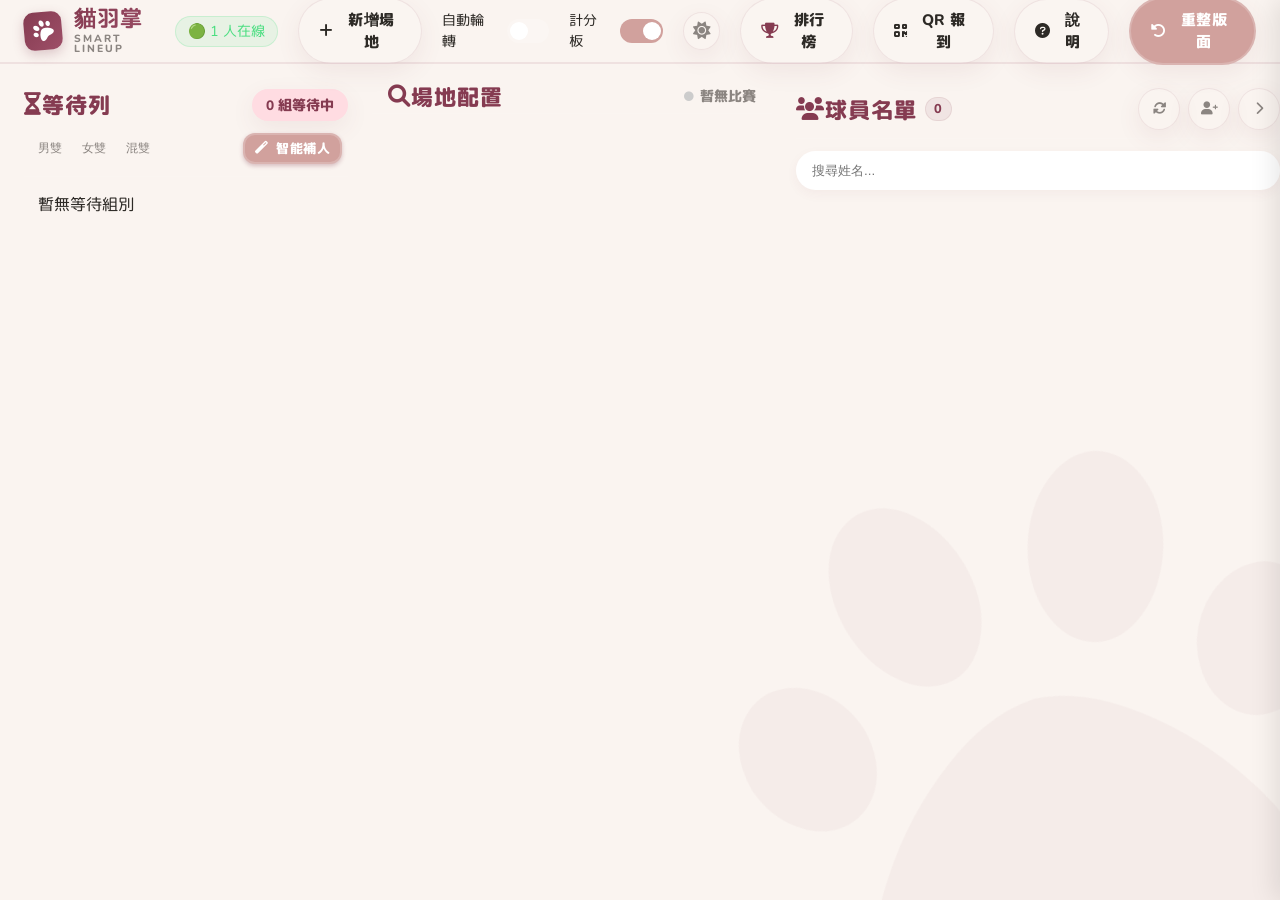
==== index.html @ ecd157e8 "修改 使用說明 以及  手機版 點擊等待列名單上常 會鎖定" ====
<!DOCTYPE html>
<html lang="zh-TW">

<head>
  <meta charset="UTF-8">
  <meta name="viewport" content="width=device-width, initial-scale=1.0">
  <title>羽球排點系統 (Badminton Lineup)</title>
  <!-- Firebase SDK -->
  <script src="https://www.gstatic.com/firebasejs/8.10.1/firebase-app.js"></script>
  <script src="https://www.gstatic.com/firebasejs/8.10.1/firebase-database.js"></script>
  <!-- jQuery -->
  <script src="https://code.jquery.com/jquery-3.6.0.min.js"></script>
  <!-- Fonts & Icons -->
  <link rel="preconnect" href="https://fonts.googleapis.com">
  <link rel="preconnect" href="https://fonts.gstatic.com" crossorigin>
  <link
    href="https://fonts.googleapis.com/css2?family=Nunito:wght@400;600;700;800;900&family=M+PLUS+Rounded+1c:wght@400;500;700;800;900&display=swap"
    rel="stylesheet">
  <link rel="stylesheet" href="https://cdnjs.cloudflare.com/ajax/libs/font-awesome/6.0.0/css/all.min.css">

  <!-- Drag and Drop Touch Polyfill -->
  <script src="https://bernardo-castilho.github.io/DragDropTouch/DragDropTouch.js"></script>

  <link rel="stylesheet" href="lineup.css">
  <script src="https://cdnjs.cloudflare.com/ajax/libs/qrcodejs/1.0.0/qrcode.min.js"></script>
</head>

<body>

  <!-- Top Configuration Bar -->
  <header class="app-header">
    <div class="logo" style="display: flex; align-items: center; gap: 12px;">
      <div
        style="background: var(--brand-gradient); width: 38px; height: 38px; border-radius: 10px; display: flex; align-items: center; justify-content: center; box-shadow: 0 4px 12px rgba(133, 59, 81, 0.25); transform: rotate(-5deg); flex-shrink: 0;">
        <i class="fa-solid fa-paw" style="color: white; transform: rotate(-40deg); font-size: 1.3rem;"></i>
      </div>
      <div style="display: flex; flex-direction: column; justify-content: center;">
        <h1 style="font-size: 1.4rem; line-height: 1.1; margin: 0;">貓羽掌</h1>
        <span
          style="font-size: 0.65rem; color: var(--text-muted); letter-spacing: 2px; font-weight: 800; margin-top: 2px; text-transform: uppercase; line-height: 1;">Smart
          Lineup</span>
      </div>
    </div>
    <div class="controls">
      <span id="onlineCount"
        style="font-size: 0.9rem; color: #4ade80; background: rgba(74, 222, 128, 0.1); padding: 4px 12px; border-radius: 20px; border: 1px solid rgba(74, 222, 128, 0.2); white-space: nowrap;">🟢
        1 人在線</span>
      <button id="addCourtBtn" class="btn btn-silver"><i class="fas fa-plus"></i> 新增場地</button>
      <div class="toggle-group">
        <span class="label">自動輪轉</span>
        <label class="switch">
          <input type="checkbox" id="autoModeToggle">
          <span class="slider round"></span>
        </label>
      </div>
      <div class="toggle-group">
        <span class="label">計分板</span>
        <label class="switch">
          <input type="checkbox" id="scoreModeToggle" checked>
          <span class="slider round"></span>
        </label>
      </div>
      <button id="themeToggleBtn" class="icon-btn" title="切換風格主題"
        style="width: 38px; height: 38px; font-size: 1.1rem;"><i class="fas fa-sun"></i></button>
      <button id="leaderboardBtn" class="btn btn-silver" title="戰績排行榜">
        <i class="fas fa-trophy" style="color:var(--gold-start)"></i> 排行榜
      </button>
      <button id="qrBtn" class="btn btn-silver" title="顯示報到 QR Code">
        <i class="fas fa-qrcode"></i> QR 報到
      </button>
      <button id="helpBtn" class="btn btn-silver"><i class="fas fa-question-circle"></i> 說明</button>
      <button id="resetBtn" class="btn btn-danger" title="重整版面：清除場地與列隊，重設今日場次，但保留人員"><i class="fas fa-undo-alt"></i>
        重整版面</button>

      <!-- Mobile Menu Button (Hamburger) -->
      <button id="mobileMenuBtn" class="icon-btn mobile-only" title="開啟選單">
        <i class="fas fa-bars"></i>
      </button>
    </div>
  </header>

  <div class="main-container">

    <!-- Left Panel: Waiting Queue -->
    <aside class="panel queue-panel">
      <div class="panel-header" style="flex-direction: column; align-items: stretch; gap: 8px;">
        <div style="display: flex; justify-content: space-between; align-items: center;">
          <h2><i class="fas fa-hourglass-half"></i> 等待列 </h2>
          <div class="queue-stats">
            <span id="queueCount">0</span> 組等待中
          </div>
        </div>
        <div class="smart-pick-controls"
          style="display: flex; justify-content: space-between; align-items: center; border-radius: 8px; padding: 4px 6px; background: var(--bg-color-dark);">
          <div class="formation-toggles" style="display: flex; gap: 4px;">
            <button id="toggleMD" class="form-toggle-btn" data-type="MD" title="優先配男雙">男雙</button>
            <button id="toggleWD" class="form-toggle-btn" data-type="WD" title="優先配女雙">女雙</button>
            <button id="toggleXD" class="form-toggle-btn" data-type="XD" title="優先配混雙">混雙</button>
          </div>
          <button id="smartPickBtn" class="btn btn-danger btn-sm"
            style="border-radius: 12px; box-shadow: 0 2px 4px rgba(133,59,81,0.3); padding: 4px 10px; font-size: 0.8rem;"><i
              class="fas fa-magic"></i> 智能補人</button>
        </div>
      </div>
      <div id="queueContainer" class="queue-list drop-zone" data-type="queue">
        <!-- Queue Groups will be dynamic -->
        <div class="empty-state">暫無等待組別</div>
      </div>
    </aside>

    <!-- Center Panel: Courts -->
    <main class="panel court-panel">
      <div class="panel-header" style="margin-bottom: 20px; padding: 0 16px;">
        <h2><i class="fa-solid fa-magnifying-glass"></i> 場地配置 </h2>
        <div id="matchStatusLegend"
          style="font-size: 0.9rem; font-weight: 800; color: var(--text-muted); display: flex; align-items: center; gap: 6px; transition: all 0.3s ease;">
          <i class="fas fa-circle" style="font-size: 0.6rem; color: #ccc;"></i> <span>暫無比賽</span>
        </div>
      </div>
      <div id="courtsContainer" class="courts-grid">
        <!-- Courts will be injected here via JS -->
      </div>
    </main>

    <!-- Right Panel: Player Pool -->
    <aside class="panel players-panel drop-zone" data-type="pool">
      <div class="panel-header">
        <h2><i class="fas fa-users"></i> 球員名單 <span id="totalPlayerCount">0</span></h2>
        <div class="panel-header-actions">
          <!-- 小的整對按鈕：純排版整理 -->
          <button id="refreshLayoutBtn" class="icon-btn" title="整理名單：僅修復球員重疊，不影響賽局與場次">
            <i class="fas fa-sync-alt"></i>
          </button>
          <button id="addPlayerBtn" class="icon-btn" title="新增球員">
            <i class="fas fa-user-plus"></i>
          </button>
          <button id="toggleSidebarBtn" class="icon-btn" title="收合/展開 名單">
            <i class="fas fa-chevron-right"></i>
          </button>
        </div>
      </div>
      <div class="filter-bar">
        <input type="text" id="searchPlayer" placeholder="搜尋姓名...">
      </div>

      <div id="playerPool" class="player-grid drop-zone" data-type="pool">
        <!-- Players injected here -->
      </div>
    </aside>

  </div>

  <!-- Selection Box (Marquee) -->
  <div id="selectionBox" class="selection-box hidden"></div>

  <!-- Drag Proxy (Ghost) -->
  <div id="dragProxy" class="drag-proxy hidden"></div>

  <!-- Add Player Modal -->
  <div id="modalOverlay" class="modal-overlay hidden">
    <div class="modal gold-border">
      <h3>新增球員</h3>
      <div class="input-group" style="display:flex; flex-direction:column; align-items:center; margin-bottom:20px;">
        <label>球員大頭貼 (可選)</label>
        <div class="avatar-upload-container" onclick="document.getElementById('newPlayerPhoto').click()">
          <img id="newPlayerPreview" src="" class="hidden">
          <div id="newPlayerPlaceholder" class="avatar-placeholder">
            <i class="fas fa-camera"></i>
            <span>上傳照片</span>
          </div>
        </div>
        <input type="file" id="newPlayerPhoto" accept="image/*" class="hidden">
        <p style="font-size:0.7rem; color:var(--text-muted); margin-top:5px;">支援 JPG, PNG, GIF (最大 2MB)</p>
      </div>
      <div class="input-group">
        <label>姓名 <span style="color:#d14444">*必填</span></label>
        <input type="text" id="newPlayerName" placeholder="輸入姓名">
      </div>
      <div class="input-group">
        <label>生日 (MMDD) <span style="color:#d14444">*必填</span></label>
        <input type="text" id="newPlayerBirthday" placeholder="例如 0520" inputmode="numeric" maxlength="4">
      </div>
      <div class="input-group">
        <label>性別</label>
        <select id="newPlayerGender">
          <option value="male">男</option>
          <option value="female">女</option>
        </select>
      </div>
      <div class="input-group">
        <label>程度 (0-18)</label>
        <input type="number" id="newPlayerLevel" min="0" max="18" value="5">
      </div>
      <div class="modal-actions">
        <button id="cancelModalBtn" class="btn btn-silver">取消</button>
        <button id="confirmAddPlayerBtn" class="btn btn-gold">新增</button>
      </div>
    </div>
  </div>

  <!-- Edit Player Modal -->
  <div id="editModalOverlay" class="modal-overlay hidden">
    <div class="modal gold-border">
      <h3 style="display:flex; justify-content:space-between; align-items:center;">
        編輯球員
        <button id="deletePlayerBtn" class="btn btn-danger btn-sm"
          style="font-size:0.8rem; padding:4px 8px;">刪除</button>
      </h3>
      <input type="hidden" id="editPlayerId">
      <div class="input-group" style="display:flex; flex-direction:column; align-items:center; margin-bottom:20px;">
        <label>球員大頭貼</label>
        <div class="avatar-upload-container" onclick="document.getElementById('editPlayerPhoto').click()">
          <img id="editPlayerPreview" src="" class="hidden">
          <div id="editPlayerPlaceholder" class="avatar-placeholder">
            <i class="fas fa-camera"></i>
            <span>更換照片</span>
          </div>
        </div>
        <input type="file" id="editPlayerPhoto" accept="image/*" class="hidden">
        <button id="removePhotoBtn" class="btn btn-silver btn-sm" style="margin-top:10px; font-size:0.75rem;">移除照片
          (恢復貓咪)</button>
      </div>
      <div class="input-group">
        <label>姓名 <span style="color:#d14444">*必填</span></label>
        <input type="text" id="editPlayerName" placeholder="輸入姓名">
      </div>
      <div class="input-group">
        <label>生日 (MMDD) <span style="color:#d14444">*必填</span></label>
        <input type="text" id="editPlayerBirthday" placeholder="例如 0520" inputmode="numeric" maxlength="4">
      </div>
      <div class="input-group">
        <label>性別</label>
        <select id="editPlayerGender">
          <option value="male">男</option>
          <option value="female">女</option>
        </select>
      </div>
      <div class="input-group">
        <label>程度 (0-18)</label>
        <input type="number" id="editPlayerLevel" min="0" max="18">
      </div>

      <!-- Career Stats Section (NEW) -->
      <div id="careerStatsSection" class="career-stats-card hidden">
        <div class="stats-header">🏆 生涯戰績榮譽</div>
        <div class="stats-row-group">
          <div class="stat-box">
            <span class="stat-label">生涯總勝</span>
            <span id="careerWinsText" class="stat-val highlight-win">0</span>
          </div>
          <div class="stat-box">
            <span class="stat-label">生涯總負</span>
            <span id="careerLossesText" class="stat-val highlight-loss">0</span>
          </div>
          <div class="stat-box">
            <span class="stat-label">生涯勝率</span>
            <span id="careerRateText" class="stat-val">0%</span>
          </div>
        </div>
        <div class="stats-footer">
          <i class="far fa-calendar-alt"></i> 註冊日期: <span id="careerJoinDate">---</span>
        </div>
      </div>
      <div class="modal-actions">
        <button id="cancelEditModalBtn" class="btn btn-silver">取消</button>
        <button id="confirmEditPlayerBtn" class="btn btn-gold">儲存</button>
      </div>
    </div>
  </div>

  <!-- Confirm Modal (Alert/Confirm) -->
  <div id="confirmModalOverlay" class="modal-overlay hidden">
    <div class="modal">
      <div id="alertIcon" class="alert-icon hidden"></div>
      <h3 id="confirmTitle">確認</h3>
      <p id="confirmMessage">內容</p>
      <div class="modal-actions">
        <button id="cancelConfirmBtn" class="btn btn-silver">取消</button>
        <button id="doConfirmBtn" class="btn btn-gold">確定</button>
      </div>
    </div>
  </div>

  <!-- Floating Action Button for Mobile/Quick Add -->
  <div id="quickAddBtn" class="fab-btn hidden">
    <i class="fas fa-plus"></i> 加入列隊
  </div>

  <!-- Leaderboard Modal -->
  <div id="leaderboardModalOverlay" class="modal-overlay hidden">
    <div class="modal gold-border leaderboard-modal">
      <div class="lb-header">
        <h2 class="lb-title"><i class="fas fa-trophy"></i> 賽果與排行榜</h2>
        <div class="lb-header-actions">
          <button id="exportLeaderboardBtn" class="btn btn-gold btn-share" title="匯出精美戰績圖">
            <i class="fas fa-share-alt"></i> <span>分享戰績圖</span>
          </button>
          <button id="clearLeaderboardBtn" class="btn btn-danger btn-settle" title="結束今日場次並重置排行榜 (生涯數據會保留)">
            <i class="fas fa-flag-checkered"></i> <span>結算今日</span>
          </button>
          <button id="closeLeaderboardBtn" class="btn btn-close-x" title="關閉視窗">
            <i class="fas fa-times"></i>
          </button>
        </div>
      </div>

      <div class="lb-tabs">
        <button class="lb-tab" data-tab="tab-leaderboard">今日排行榜</button>
        <button class="lb-tab" data-tab="tab-registry"><i class="fas fa-medal"></i> 全球名人堂</button>
        <button class="lb-tab" data-tab="tab-history">近期比賽紀錄</button>
        <button class="lb-tab" data-tab="tab-zodiac"><i class="fas fa-magic"></i> 星座分析</button>
      </div>

      <!-- Tab Content: Leaderboard -->
      <div id="tab-leaderboard" class="lb-content active" style="flex: 1; overflow-y: auto;">
        <table class="lb-table">
          <thead>
            <tr>
              <th width="60">名次</th>
              <th>球員</th>
              <th width="80">今日場次</th>
              <th width="100">勝 / 負</th>
              <th width="80">今日勝率</th>
            </tr>
          </thead>
          <tbody id="leaderboardTbody">
            <!-- Dynamically populated -->
          </tbody>
        </table>
      </div>

      <!-- Tab Content: Global Registry (Hall of Fame) -->
      <div id="tab-registry" class="lb-content" style="flex: 1; overflow-y: auto; display: none;">
        <div
          style="background: rgba(212,175,55,0.05); padding: 10px; font-size: 0.8rem; color: var(--gold-end); border-radius: 8px; margin-bottom: 12px; display: flex; align-items: flex-start; gap: 8px;">
          <i class="fas fa-info-circle"></i>
          <div>此處顯示球隊資料庫中所有球員的生涯累積戰績。即便「結算今日場次」，這裡的榮譽也會永久留存。</div>
        </div>
        <table class="lb-table">
          <thead>
            <tr>
              <th width="60">排名</th>
              <th>球員</th>
              <th width="120">生涯累積勝敗</th>
              <th width="100">生涯平均勝率</th>
            </tr>
          </thead>
          <tbody id="hallOfFameTbody">
            <!-- 歷史名人堂資料 -->
          </tbody>
        </table>
      </div>

      <!-- Tab Content: History -->
      <div id="tab-history" class="lb-content" style="flex: 1; overflow-y: auto; display: none;">
        <div id="historyListContainer" class="history-list">
          <!-- 比賽歷史 -->
        </div>
      </div>

      <!-- Tab Content: Zodiac (Stars) -->
      <div id="tab-zodiac" class="lb-content" style="flex: 1; overflow-y: auto; display: none; padding: 15px;">
        <div id="zodiacStatsSummary" class="zodiac-summary-banner">
          <!-- 統計摘要：本團最大勢力 -->
        </div>
        <div id="zodiacChartGrid" class="zodiac-grid">
          <!-- 12 星座統計卡片 -->
        </div>
        <div id="zodiacFunAnalysis"
          style="margin-top: 20px; font-size: 0.85rem; color: #888; text-align: center; font-style: italic;">
          數據僅供球友間趣味討論，切莫因此對特定星座球友進行「排擠」喔 xdd
        </div>
      </div>
    </div>
  </div>

  <!-- QR Code Modal -->
  <div id="qrModalOverlay" class="modal-overlay hidden">
    <div class="modal gold-border" style="width: 400px; text-align: center;">
      <h2 style="margin-top: 0; color: var(--gold-start);"><i class="fas fa-qrcode"></i> 自助報到碼</h2>
      <p style="font-size: 0.9rem; color: var(--text-muted); margin-bottom: 20px;">請球員掃描下方 QR Code 進行報到</p>

      <div id="qrcode"
        style="display: flex; justify-content: center; background: white; padding: 15px; border-radius: 20px; margin-bottom: 20px;">
        <!-- QR Code will be rendered here -->
      </div>

      <div
        style="background: rgba(0,0,0,0.03); padding: 10px; border-radius: 12px; font-size: 0.8rem; word-break: break-all; margin-bottom: 20px; border: 1px solid rgba(0,0,0,0.05);">
        網址：<span id="qrUrlDisplay">loading...</span>
      </div>

      <div class="modal-actions">
        <button id="closeQrBtn" class="btn btn-silver" style="width: 100%;">關閉視窗</button>
      </div>
    </div>
  </div>

  <!-- System Lock Overlay -->
  <div id="systemLockOverlay" class="modal-overlay hidden" style="background: rgba(0,0,0,0.4); z-index: 9999;">
    <div class="modal gold-border" style="width: auto; padding: 20px 40px; display:flex; align-items:center; gap:15px;">
      <div
        style="width: 20px; height: 20px; border: 3px solid var(--gold-start); border-top: 3px solid transparent; border-radius: 50%; animation: spin 1s linear infinite;">
      </div>
      <h3 style="margin:0; font-size:1.1rem;">其他使用者正在操作中...</h3>
    </div>
  </div>

  <style>
    @keyframes spin {
      0% {
        transform: rotate(0deg);
      }

      100% {
        transform: rotate(360deg);
      }
    }
  </style>

  <!-- Help Modal -->
  <div id="helpModal" class="modal-overlay hidden">
    <div class="modal gold-border" style="width: 90%; max-width: 600px; max-height: 80vh; overflow-y: auto;">
      <div class="modal-header"
        style="text-align:center; padding-bottom:10px; border-bottom:var(--dark-glass-border); margin-bottom:15px;">
        <h2 style="margin:0; color: var(--gold-start); font-size: 1.5rem;"><i class="fas fa-book-reader"></i> 使用說明</h2>
      </div>
      <div class="modal-body" style="text-align: left; line-height: 1.6; font-size: 0.95rem;">
        <!-- 基礎操作 -->
        <div class="help-section" style="margin-bottom: 20px;">
          <h3 style="margin-bottom: 10px; color: var(--gold-start); border-bottom: 1px solid rgba(133,59,81,0.1); padding-bottom: 5px;">
            <i class="fas fa-paw"></i> 基礎操作 (Core)
          </h3>
          <ul style="padding-left: 20px; margin: 0;">
            <li style="margin-bottom: 8px;"><b>新增球員：</b>點擊右上角或手機浮動按鈕 <i class="fas fa-plus"></i>。輸入姓名與性別即可。</li>
            <li style="margin-bottom: 8px;"><b>建立列隊：</b>在名單中點擊頭像或<b>框選</b>球員(最多4人)，再擊<b>「加入列隊」</b>。建議湊滿 4 人以求最佳體驗。</li>
            <li style="margin-bottom: 8px;"><b>安排開賽：</b>將「等待組別」<b>拖曳</b>到場地。<b>手機版直接點擊</b>組別卡片即可快速補場。</li>
            <li style="margin-bottom: 8px;"><b>結束輪轉：</b>比賽結束點「結束」。開啟<b>「自動輪轉」</b>時，系統會自動遞補下一組上場。</li>
          </ul>
        </div>

        <!-- 進階工具 -->
        <div class="help-section" style="margin-bottom: 20px;">
          <h3 style="margin-bottom: 10px; color: var(--gold-start); border-bottom: 1px solid rgba(133,59,81,0.1); padding-bottom: 5px;">
            <i class="fas fa-magic"></i> 進階工具 (Advanced)
          </h3>
          <ul style="padding-left: 20px; margin: 0;">
            <li style="margin-bottom: 8px;"><b>智能補人：</b>開啟「男/女/混雙」開關後點擊<b>「智能補人」</b>，系統會依上場次數自動分配最佳組合。</li>
            <li style="margin-bottom: 8px;"><b>QR 報到：</b>點擊<b>「QR 報到」</b>產出專屬條碼，讓球友掃描後自行輸入姓名加入名單。</li>
            <li style="margin-bottom: 8px;"><b>整理名單：</b>若名單重疊或跑版，點擊名單旁的 <i class="fas fa-sync-alt"></i> 即可自動校對格線。</li>
          </ul>
        </div>

        <!-- 數據與趣味 -->
        <div class="help-section">
          <h3 style="margin-bottom: 10px; color: var(--gold-start); border-bottom: 1px solid rgba(133,59,81,0.1); padding-bottom: 5px;">
            <i class="fas fa-chart-line"></i> 統計與趣味 (Fun)
          </h3>
          <ul style="padding-left: 20px; margin: 0;">
            <li style="margin-bottom: 8px;"><b>戰績排行：</b>點擊<b>「排行榜」</b>查看今日與生涯勝率。數據會永久保存在伺服器中。</li>
            <li style="margin-bottom: 8px;"><b>星座分析：</b>在排行榜中切換至「星座分析」分頁，查看本團最強勢的星座势力！</li>
            <li style="margin-bottom: 8px;"><b>防衝撞系統：</b>當看到「其他使用者操作中」，代表系統正在鎖定保護中，請稍候片刻。</li>
          </ul>
        </div>
      </div>
      <div class="modal-actions" style="margin-top:20px; text-align:center;">
        <button id="closeHelpBtn" class="btn btn-silver" style="width:100%;">我知道了</button>
      </div>
    </div>
  </div>

  <!-- Mobile Drawer Overlay -->
  <div id="drawerOverlay" class="drawer-overlay hidden"></div>

  <!-- Mobile Side Drawer -->
  <div id="mobileDrawer" class="mobile-drawer">
    <div class="drawer-header">
      <div class="drawer-logo">
        <i class="fa-solid fa-paw"></i> 貓羽掌功能選單
      </div>
      <button id="closeDrawerBtn" class="icon-btn"><i class="fas fa-times"></i></button>
    </div>

    <div class="drawer-content">
      <div class="drawer-section">
        <h3 class="drawer-section-title">系統狀態</h3>
        <div id="drawerOnlineCount" class="drawer-status-item">
          🟢 <span class="count">1</span> 人在線
        </div>
      </div>

      <div class="drawer-section">
        <h3 class="drawer-section-title">模式切換</h3>
        <div class="drawer-toggle-item">
          <span>自動輪轉</span>
          <label class="switch">
            <input type="checkbox" id="autoModeToggleMobile">
            <span class="slider round"></span>
          </label>
        </div>
        <div class="drawer-toggle-item">
          <span>計分板開關</span>
          <label class="switch">
            <input type="checkbox" id="scoreModeToggleMobile" checked>
            <span class="slider round"></span>
          </label>
        </div>
      </div>

      <div class="drawer-section">
        <h3 class="drawer-section-title">常用操作</h3>
        <div class="drawer-grid">
          <button id="qrBtnMobile" class="drawer-btn">
            <i class="fas fa-qrcode"></i>
            <span>QR 報到</span>
          </button>
          <button id="leaderboardBtnMobile" class="drawer-btn">
            <i class="fas fa-trophy"></i>
            <span>排行榜</span>
          </button>
          <button id="themeToggleBtnMobile" class="drawer-btn">
            <i class="fas fa-moon"></i>
            <span>切換主題</span>
          </button>
          <button id="helpBtnMobile" class="drawer-btn">
            <i class="fas fa-question-circle"></i>
            <span>操作說明</span>
          </button>
        </div>
      </div>

      <div class="drawer-section danger-section" style="margin-top: auto;">
        <button id="resetBtnMobile" class="btn btn-danger"
          style="width: 100%; justify-content: center; gap: 12px; padding: 15px;">
          <i class="fas fa-undo-alt"></i> 重整版面
        </button>
      </div>
    </div>
  </div>

  <!-- Hidden Export Template (Rendered off-screen for html2canvas) -->
  <div id="exportTemplateContainer" style="position: absolute; left: -9999px; top: 0;">
    <div id="exportTemplate" class="export-card">
      <div class="export-header">
        <div class="header-content">
          <h1>今日羽球戰績頭條</h1>
          <p id="exportDate">2024.04.02</p>
        </div>
        <div class="logo-area">
          <i class="fas fa-trophy highlight"></i>
        </div>
      </div>

      <!-- Podium Section -->
      <div class="podium-section">
        <div class="podium-item second">
          <div class="podium-avatar" id="podium2-avatar"><i class="fas fa-user"></i></div>
          <div class="podium-rank">2</div>
          <div class="podium-name" id="podium2-name">亞軍</div>
          <div class="podium-stat" id="podium2-stat">0 勝</div>
        </div>
        <div class="podium-item first">
          <div class="podium-crown"><i class="fas fa-crown"></i></div>
          <div class="podium-avatar" id="podium1-avatar"><i class="fas fa-user"></i></div>
          <div class="podium-rank">1</div>
          <div class="podium-name" id="podium1-name">冠軍</div>
          <div class="podium-stat" id="podium1-stat">0 勝</div>
        </div>
        <div class="podium-item third">
          <div class="podium-avatar" id="podium3-avatar"><i class="fas fa-user"></i></div>
          <div class="podium-rank">3</div>
          <div class="podium-name" id="podium3-name">季軍</div>
          <div class="podium-stat" id="podium3-stat">0 勝</div>
        </div>
      </div>

      <!-- Stats Summary -->
      <div class="export-body">
        <!-- Honorary Titles -->
        <div id="exportHonors" class="honors-container">
          <!-- Dynamically populated e.g., 💪 勞動楷模: Peter -->
        </div>

        <div class="stats-grid" id="exportStatsGrid">
          <!-- Top 5-10 participants will be listed here -->
        </div>
      </div>

      <div class="export-footer">
        <div class="footer-info">
          <p>貓羽掌智慧排點系統 @ Smart Lineup</p>
        </div>
        <div id="exportQrArea" class="footer-qr">
          <!-- Small QR code can be mirror here if needed -->
        </div>
      </div>
    </div>
  </div>

  <script src="https://cdnjs.cloudflare.com/ajax/libs/html2canvas/1.4.1/html2canvas.min.js"></script>
  <script src="lineup.js"></script>
</body>

</html>
---- lineup.css ----
:root {
    /* The Whiskered Arena Theme */
    --bg-dark: #faf4f0;
    /* Cream background */
    --bg-glass: rgba(250, 244, 240, 0.9);
    --bg-card: #ffffff;

    --text-main: #2d2a26;
    --text-muted: #8b8581;

    --gold-start: #853b51;
    /* Maroon primary */
    --gold-end: #9e4f68;
    /* Slightly lighter maroon */
    --brand-gradient: linear-gradient(135deg, #853b51 0%, #9e4f68 100%);
    --silver-gradient: linear-gradient(135deg, #ffdce2 0%, #fbd0d8 100%);

    --dark-glass-border: 1px solid rgba(133, 59, 81, 0.1);

    --accent-red: #853b51;
    --accent-green: #335e31;
    /* Court Green */
    --accent-blue: #ffdce2;

    --q-shadow: 0 8px 24px rgba(133, 59, 81, 0.08);
    --q-shadow-hover: 0 12px 28px rgba(133, 59, 81, 0.15);
    --q-transform-hover: translateY(-4px);

    --chip-size-pool: clamp(65px, 6vw, 85px);
    --chip-font-pool: clamp(0.75rem, 0.9vw, 0.9rem);
    --chip-size-active: clamp(85px, 9.5vw, 120px);
    --chip-font-active: clamp(0.9rem, 1.3vw, 1.2rem);

    /* Global Background Pattern */
    --bg-pattern: radial-gradient(rgba(133, 59, 81, 0.05) 2px, transparent 2px);
    --bg-pattern-size: 20px 20px;
}

body.light-mode {
    --bg-dark: #faf4f0;
    --bg-glass: rgba(250, 244, 240, 0.9);
    --bg-card: #ffffff;
    --text-main: #2d2a26;
    --text-muted: #8b8581;
    --dark-glass-border: 1px solid rgba(133, 59, 81, 0.1);
    --brand-gradient: linear-gradient(135deg, #853b51 0%, #9e4f68 100%);

    --q-shadow: 0 8px 24px rgba(133, 59, 81, 0.08);
    --q-shadow-hover: 0 12px 28px rgba(133, 59, 81, 0.15);
}

/* 毛玻璃回歸 (Premium Glassmorphism + Q Shapes) */
body.light-mode .panel {
    backdrop-filter: blur(20px);
    -webkit-backdrop-filter: blur(20px);
    box-shadow: 0 10px 32px rgba(31, 38, 135, 0.05);
    border: var(--dark-glass-border);
}

body.light-mode #playerPool {
    background: rgba(255, 255, 255, 0.45) !important;
    border: 1px solid rgba(255, 255, 255, 0.8);
    box-shadow: inset 0 2px 10px rgba(0, 0, 0, 0.03);
}

body.light-mode .app-header {
    background: rgba(255, 255, 255, 0.65);
    backdrop-filter: blur(20px);
    border-bottom: var(--dark-glass-border);
}

body.light-mode .btn-silver {
    color: var(--text-main);
    border: 1px solid rgba(0, 0, 0, 0.1);
    background: rgba(255, 255, 255, 0.7);
}

body.light-mode .btn-silver:hover {
    background: #ffffff;
}

body.light-mode .icon-btn {
    border: 1px solid rgba(0, 0, 0, 0.1);
    color: var(--text-main);
    background: rgba(255, 255, 255, 0.5);
}

body.light-mode .icon-btn:hover {
    background: #ffffff;
    color: var(--gold-start);
    border-color: rgba(0, 0, 0, 0.2);
}

body.light-mode .modal {
    background: rgba(255, 255, 255, 0.85);
    backdrop-filter: blur(30px);
    box-shadow: 0 20px 50px rgba(0, 0, 0, 0.1);
    border: 1px solid rgba(255, 255, 255, 0.8);
}

body.light-mode .modal input,
body.light-mode .modal select {
    background: #f2f4f7;
    border-color: rgba(0, 0, 0, 0.1);
    color: var(--text-main);
}

body.light-mode .filter-bar input {
    background: rgba(255, 255, 255, 0.7);
    border: 1px solid rgba(0, 0, 0, 0.1);
    color: var(--text-main);
}

body.light-mode .group-card {
    background: rgba(255, 255, 255, 0.8);
    border: 1px solid rgba(255, 255, 255, 0.6);
}

body.light-mode .group-card:hover {
    border-color: var(--gold-start);
}

body.light-mode .queue-panel .panel-header h2 {
    color: var(--text-main);
    font-weight: 800;
}

body.light-mode .court-card {
    border: 1px solid rgba(255, 255, 255, 0.6);
    background: rgba(255, 255, 255, 0.4);
    backdrop-filter: blur(10px);
}

body.light-mode .court-header {
    background: rgba(255, 255, 255, 0.4);
    border-bottom: 1px solid rgba(0, 0, 0, 0.05);
}

body.light-mode .court-actions {
    background: rgba(255, 255, 255, 0.4);
    border-top: 1px solid rgba(0, 0, 0, 0.05);
}

body.light-mode .player-chip {
    background: rgba(255, 255, 255, 0.9);
    border: 1px solid rgba(0, 0, 0, 0.05);
}

body.light-mode .player-chip .player-name {
    color: var(--text-main);
    font-weight: 800;
}

body.light-mode .player-chip.active-chip {
    background: rgba(255, 255, 255, 0.98);
    border: 1px solid rgba(0, 0, 0, 0.08);
}

body.light-mode .slider {
    background-color: rgba(0, 0, 0, 0.15);
}

body.light-mode #confirmTitle,
body.light-mode #confirmMessage {
    color: var(--text-main) !important;
}

body.light-mode .modal-body,
body.light-mode .modal-body h3 {
    color: var(--text-main) !important;
}

body.light-mode #systemLockOverlay {
    background: rgba(255, 255, 255, 0.7) !important;
    backdrop-filter: blur(8px);
}

#systemLockOverlay h3 {
    color: var(--gold-start);
    font-weight: 800;
}

body.light-mode #systemLockOverlay h3 {
    color: var(--text-main) !important;
    font-weight: 800;
}

body.light-mode #systemLockOverlay .modal {
    background: rgba(255, 255, 255, 0.95);
    border: 1px solid rgba(255, 255, 255, 0.8);
}

body.light-mode .court-visual {
    border: none;
    box-shadow: none;
}

* {
    box-sizing: border-box;
    user-select: none;
}

body {
    margin: 0;
    padding: 0;
    font-family: 'Nunito', 'M PLUS Rounded 1c', 'Noto Sans TC', sans-serif;
    background-color: var(--bg-dark);
    color: var(--text-main);
    height: 100vh;
    overflow: hidden;
    display: flex;
    flex-direction: column;
}

body::after {
    content: '\f1b0';
    font-family: 'Font Awesome 6 Free';
    font-weight: 900;
    position: fixed;
    bottom: -15vh;
    right: -5vw;
    font-size: min(80vw, 600px);
    color: rgba(133, 59, 81, 0.04);
    pointer-events: none;
    z-index: 0;
    transform: rotate(-15deg);
}

/* --- Utils --- */
.hidden {
    display: none !important;
}

.mobile-only {
    display: none !important;
}

@media (max-width: 1200px) {
    .mobile-only {
        display: inline-flex !important;
    }

    .desktop-only {
        display: none !important;
    }
}

.gold-text {
    background: var(--brand-gradient);
    -webkit-background-clip: text;
    background-clip: text;
    -webkit-text-fill-color: transparent;
    font-weight: bold;
}

.gold-icon {
    color: var(--gold-start);
}

/* --- Buttons (Q版果凍按鈕) --- */
.btn {
    border: none;
    padding: 10px 20px;
    border-radius: 50px;
    font-weight: 800;
    letter-spacing: 0.5px;
    cursor: pointer;
    font-family: inherit;
    transition: all 0.2s cubic-bezier(0.68, -0.55, 0.265, 1.55);
    display: inline-flex;
    align-items: center;
    gap: 8px;
    font-size: 0.95rem;
    box-shadow: var(--q-shadow);
    border: var(--dark-glass-border);
}

.btn-sm {
    padding: 6px 14px;
    font-size: 0.85rem;
}

.btn-gold {
    background: var(--brand-gradient);
    color: #ffffff;
}

.btn-gold:hover {
    transform: var(--q-transform-hover);
    box-shadow: var(--q-shadow-hover);
}

.btn-silver {
    background: rgba(255, 255, 255, 0.1);
    color: var(--text-main);
}

.btn-silver:hover {
    background: rgba(255, 255, 255, 0.2);
    transform: var(--q-transform-hover);
    box-shadow: var(--q-shadow-hover);
}

.btn-danger {
    background: #D1A19D;
    color: #fff;
    border: 2px solid rgba(255, 255, 255, 0.2);
}

.btn-danger:hover {
    transform: var(--q-transform-hover);
    box-shadow: var(--q-shadow-hover);
}

/* Icon Buttons */
.icon-btn {
    background: rgba(255, 255, 255, 0.05);
    border: var(--dark-glass-border);
    color: var(--text-muted);
    width: 42px;
    height: 42px;
    border-radius: 50%;
    cursor: pointer;
    display: flex;
    align-items: center;
    justify-content: center;
    transition: all 0.2s cubic-bezier(0.68, -0.55, 0.265, 1.55);
    box-shadow: var(--q-shadow);
}

.icon-btn:hover {
    color: var(--gold-start);
    background: rgba(255, 255, 255, 0.2);
    transform: var(--q-transform-hover);
    box-shadow: var(--q-shadow-hover);
}

/* --- Layout --- */
.app-header {
    height: 64px;
    background: transparent;
    border-bottom: 2px solid rgba(133, 59, 81, 0.1);
    display: flex;
    align-items: center;
    justify-content: space-between;
    padding: 0 24px;
    z-index: 10;
}

.logo h1 {
    font-size: 1.2rem;
    margin: 0;
    font-weight: 600;
    background: var(--brand-gradient);
    -webkit-background-clip: text;
    background-clip: text;
    -webkit-text-fill-color: transparent;
    letter-spacing: 1px;
    white-space: nowrap;
}

.controls {
    display: flex;
    align-items: center;
    gap: 20px;
}

.toggle-group {
    display: flex;
    align-items: center;
    gap: 10px;
    font-size: 0.9rem;
}

.main-container {
    flex: 1;
    display: flex;
    overflow: hidden;
    padding: 16px;
    gap: 16px;
}

/* --- Panels (Glassmorphism) --- */
.panel {
    background: transparent;
    display: flex;
    flex-direction: column;
    padding: 8px;
    border: none;
    box-shadow: none;
}

.panel-header {
    display: flex;
    justify-content: space-between;
    align-items: center;
    margin-bottom: 12px;
    padding-bottom: 8px;
    border-bottom: 1px solid rgba(255, 255, 255, 0.05);
}

.panel-header h2 {
    font-size: 1.4rem;
    margin: 0;
    font-weight: 800;
    letter-spacing: 1px;
    color: var(--gold-start);
    display: flex;
    align-items: center;
    white-space: nowrap;
    flex-shrink: 0;
    width: max-content; /* 確保標籤緊跟標題 */
}

/* 平板調整：防止擠壓與裁切 */
@media (max-width: 1024px) {
    .panel-header h2 {
        font-size: 1.1rem !important;
    }
    
    .panel-header-actions {
        gap: 6px !important;
    }

    .panel-header-actions .icon-btn {
        width: 34px !important;
        height: 34px !important;
        font-size: 0.85rem !important;
    }

    #totalPlayerCount {
        margin-left: 6px !important;
        font-size: 0.7rem !important;
        padding: 1px 6px !important;
    }
}

.panel-header-actions {
    display: flex;
    gap: 8px; /* 平板上稍微緊湊一點比較精緻 */
    align-items: center;
}

#totalPlayerCount {
    display: inline-flex;
    align-items: center;
    justify-content: center;
    background: rgba(133, 59, 81, 0.08); /* 稍微淡化底色 */
    color: var(--brand-maroon);
    padding: 2px 8px;
    border-radius: 12px;
    font-size: 0.8rem; /* 標籤文字縮小一點點 */
    font-weight: 800;
    margin-left: 8px; /* 增加標題與標籤間的呼吸空間 */
    vertical-align: middle;
    border: 1px solid rgba(133, 59, 81, 0.1);
    white-space: nowrap;
}

.queue-stats {
    background: var(--accent-blue);
    color: var(--gold-start);
    padding: 6px 14px;
    border-radius: 30px;
    font-size: 0.85rem;
    font-weight: 800;
    white-space: nowrap;
    box-shadow: var(--q-shadow);
}

/* --- Queue --- */
.queue-panel {
    width: 340px;
    /* Widened from 260px */
    flex-shrink: 0;
}

.queue-list {
    flex: 1;
    overflow-y: auto;
    display: flex;
    flex-direction: column;

    gap: 12px;
    padding: 4px 14px;
    /* Space for scrollbar and delete buttons */
}

.group-card {
    background: #ffffff;
    border: none;
    border-radius: 50px;
    padding: 12px 20px;
    display: flex;
    flex-direction: column;
    gap: 8px;
    cursor: grab;
    position: relative;
    transition: all 0.2s cubic-bezier(0.68, -0.55, 0.265, 1.55);
    box-shadow: 0 8px 24px rgba(133, 59, 81, 0.05);
}

.group-members {
    display: grid;
    /* Use max-content to wrap tightly around chips, instead of 1fr which spreads them */
    grid-template-columns: repeat(2, max-content);
    justify-content: center;
    /* Center the grid within the card */
    gap: 8px;
    /* Small gap between columns */
    width: 100%;
}

.group-card:hover {
    border-color: rgba(255, 255, 255, 0.3);
    transform: var(--q-transform-hover);
    box-shadow: var(--q-shadow-hover);
}

.group-remove {
    position: absolute;
    top: 4px;
    right: 4px;
    background: transparent;
    color: rgba(133, 59, 81, 0.4);
    border: none;
    width: 28px;
    height: 28px;
    display: flex;
    align-items: center;
    justify-content: center;
    font-size: 0;
    cursor: pointer;
    box-shadow: none;
    transition: all 0.2s cubic-bezier(0.68, -0.55, 0.265, 1.55);
    z-index: 5;
}

.group-remove::before {
    content: '\f1b0';
    font-family: 'Font Awesome 6 Free';
    font-weight: 900;
    font-size: 16px;
    color: #ffb7b2;
}

.group-remove:hover {
    transform: scale(1.1);
}

.group-remove:hover::before {
    content: '\f00d';
    color: var(--gold-start);
}

/* --- Courts --- */
.court-panel {
    flex: 1;
    min-width: 400px;
    background: transparent;
    border: none;
    box-shadow: none;
    padding: 0;
}

.courts-grid {
    display: grid;
    grid-template-columns: repeat(auto-fit, minmax(320px, 1fr));
    gap: 16px;
    overflow-y: auto;
    height: 100%;
}

.court-card {
    background: #ffffff;
    border-radius: 40px;
    border: none !important;
    padding: 24px;
    display: flex;
    flex-direction: column;
    overflow: hidden;
    transition: all 0.3s;
    min-height: 570px;
    box-shadow: 0 10px 30px rgba(133, 59, 81, 0.05);
}

/* Active State - Subtle Glow */
.court-card.active {
    box-shadow: 0 10px 30px rgba(212, 175, 55, 0.15);
}

.court-header {
    background: transparent;
    padding: 8px 12px 16px 12px;
    display: flex;
    justify-content: space-between;
    align-items: center;
    border: none;
}

.court-title {
    font-weight: 800;
    font-size: 1.2rem;
    color: var(--gold-start);
    text-transform: uppercase;
}

.court-timer {
    font-family: 'Nunito', sans-serif;
    font-weight: 800;
    font-size: 0.85rem;
    color: var(--text-muted);
    background: transparent;
    padding: 6px 14px;
    border-radius: 0;
    letter-spacing: 0.5px;
}

.court-body {
    flex: 1;
    display: flex;
    align-items: stretch;
    justify-content: center;
    position: relative;
    padding-bottom: 0;
}

.court-visual {
    width: 100%;
    height: auto;
    min-height: 360px;
    padding: 16px 0;
    background: #55AE71 !important;
    border-radius: 40px;
    border: 5px solid #e8e4e1 !important;
    position: relative;
    display: grid;
    grid-template-rows: 1fr auto 1fr;
    box-shadow: none;
    margin-bottom: 56px;
}

.court-net {
    height: 4px;
    background: rgba(255, 255, 255, 0.3);
    position: relative;
    display: flex;
    justify-content: center;
    align-items: center;
    margin: 0 20px;
}

.court-net::after {
    content: '\f1b0';
    font-family: 'Font Awesome 6 Free';
    font-weight: 900;
    color: rgba(255, 255, 255, 0.25);
    font-size: 45px;
}

.court-side {
    display: flex;
    justify-content: space-around;
    align-items: center;
}

.scoreboard {
    position: absolute;
    bottom: -50px;
    left: 50%;
    transform: translateX(-50%);
    background: #ffffff;
    padding: 10px 40px;
    border-radius: 40px;
    border: 5px solid #e8e4e1;
    box-shadow: 0 6px 16px rgba(133, 59, 81, 0.15);
    z-index: 5;
    display: flex;
    gap: 16px;
    align-items: center;
    font-size: 2.2rem;
    font-weight: 800;
    color: var(--gold-start);
}

.score {
    cursor: pointer;
    min-width: 32px;
    text-align: center;
}

.scoreboard .score:first-of-type {
    color: var(--accent-red);
}

.scoreboard .score:last-of-type {
    color: var(--accent-green);
}

.scoreboard span {
    color: var(--text-muted);
}

.court-actions {
    padding: 0;
    margin-top: 0;
    background: transparent;
    display: flex;
    justify-content: center;
    align-items: center;
    border: none;
    gap: 8px;
}

.speech-btn {
    background: rgba(133, 59, 81, 0.05);
    border: 1px solid rgba(133, 59, 81, 0.1);
    color: var(--gold-start);
    width: 44px;
    height: 44px;
    border-radius: 50%;
    display: flex;
    align-items: center;
    justify-content: center;
    cursor: pointer;
    transition: all 0.2s;
    font-size: 1.1rem;
    flex-shrink: 0;
}

.speech-btn:hover {
    background: var(--gold-start);
    color: white;
    transform: scale(1.1);
    box-shadow: 0 4px 12px rgba(133, 59, 81, 0.2);
}

.speech-btn:active {
    transform: scale(0.9);
}

.court-actions .btn {
    flex: 1;
    justify-content: center;
    background: #D1A19D;
    color: white;
    padding: 14px;
    font-size: 1.1rem;
    border: none;
    box-shadow: 0 6px 16px rgba(133, 59, 81, 0.3);
}



.court-actions .btn:hover {
    background: var(--gold-end);
    box-shadow: 0 10px 24px rgba(133, 59, 81, 0.4);
}

/* --- Players --- */
.players-panel {
    /* Widen to fit 4-5 columns comfortably */
    width: 500px;
    flex-shrink: 0;
    transition: width 0.3s ease;
    /* Smooth transition */
}

/* Collapsed State (Desktop) */
.players-panel.collapsed {
    width: 60px;
    overflow: hidden;
    /* Hide internal content */
}

/* Hide content when collapsed */
.players-panel.collapsed .filter-bar,
.players-panel.collapsed #playerPool,
.players-panel.collapsed #refreshLayoutBtn,
.players-panel.collapsed #addPlayerBtn,
.players-panel.collapsed h2,
.players-panel.collapsed #totalPlayerCount {
    display: none !important;
}

/* Keep header visible but adjust layout */
.players-panel.collapsed .panel-header {
    justify-content: center;
    padding: 10px 0;
}

/* Rotate Toggle Button */
.players-panel.collapsed #toggleSidebarBtn i {
    transform: rotate(180deg);
}

#playerPool {
    position: relative;
    width: 100%;
    height: 100%;
    background: transparent;
    border: none;
    overflow: auto;
    /* Allow scrolling if players are out of bounds */
}

.filter-bar {
    padding-bottom: 12px;
}

.filter-bar input {
    width: 100%;
    background: #ffffff;
    border: none;
    box-shadow: 0 4px 12px rgba(133, 59, 81, 0.05);
    padding: 12px 16px;
    border-radius: 20px;
    color: var(--text-main);
}

.filter-bar input:focus {
    box-shadow: 0 4px 12px rgba(133, 59, 81, 0.15);
    outline: none;
}

/* Player Chip Base (Default = Pool/Compact) */
.player-chip {
    width: auto;
    min-width: var(--chip-size-pool);
    height: auto;
    min-height: var(--chip-size-pool);
    padding: 4px;
    background: transparent;
    border: none;
    border-radius: 24px;
    display: flex;
    flex-direction: column;
    align-items: center;
    justify-content: center;
    cursor: grab;
    z-index: 10;
    transition: all 0.2s cubic-bezier(0.68, -0.55, 0.265, 1.55);
    box-shadow: none;
}

.player-chip:hover {
    transform: var(--q-transform-hover);
    z-index: 20;
}

.player-chip .player-avatar {
    /* Avatar absolute sizing so it won't break on auto-height */
    width: calc(var(--chip-size-pool) * 0.75);
    height: calc(var(--chip-size-pool) * 0.75);
    font-size: calc(var(--chip-size-pool) * 0.3);
    margin-bottom: 6px;
    flex-shrink: 0;
    border: 3px solid #ffffff;
    box-shadow: 0 0 0 2px #e8e4e1, 0 4px 12px rgba(0, 0, 0, 0.08);
}

.player-chip .player-name {
    font-size: var(--chip-font-pool);
    white-space: nowrap;
}

.player-chip .player-name.long-name {
    font-size: calc(var(--chip-font-pool) * 0.95);
    /* 稍微縮小字體 */
}

.player-chip .player-name.extra-long-name {
    font-size: calc(var(--chip-font-pool) * 0.85);
    /* 針對極限長名字再縮小 */
}

/* Active Chip (In Queue or Court) - The "Large" version */
.player-chip.active-chip {
    min-width: var(--chip-size-active) !important;
    min-height: var(--chip-size-active) !important;
    background: transparent;
    box-shadow: none;
    border: none;
}

.player-chip.active-chip .player-avatar {
    width: calc(var(--chip-size-active) * 0.65);
    height: calc(var(--chip-size-active) * 0.65);
    font-size: calc(var(--chip-size-active) * 0.3);
    margin-bottom: 8px;
}

.player-chip.active-chip .player-name {
    font-size: var(--chip-font-active);
    white-space: nowrap;
}

.player-chip.active-chip .player-name.long-name {
    font-size: calc(var(--chip-font-active) * 0.82);
    /* 針對大圈圈的長名字縮小 */
}

.player-chip.active-chip .player-name.extra-long-name {
    font-size: calc(var(--chip-font-active) * 0.68);
    /* 極限長度更細放 */
}

/* Red Box 2: Horizontal layout and white text inside Court */
.court-card .player-chip {
    gap: 8px;
    padding: 4px;
}

.court-card .player-chip .player-avatar {
    margin-bottom: 0 !important;
    border: 3px solid #ffffff;
    box-shadow: 0 4px 12px rgba(0, 0, 0, 0.15);
}

.court-card .player-chip .player-name {
    color: #ffffff;
    text-align: left;
    white-space: nowrap;
}

.court-card .player-chip .player-name.long-name {
    font-size: 0.85rem;
    /* 確保場地內的長名字不擋到分數 */
}

.court-card .player-chip .player-name.extra-long-name {
    font-size: 0.72rem;
    /* 場地內極限長度縮減 */
}

/* Remove old .small logic */


.player-chip.selected .player-avatar {
    border: 3px solid var(--gold-start);
    box-shadow: 0 0 15px rgba(133, 59, 81, 0.3);
}

.player-chip.playing {
    opacity: 0.6;
    filter: grayscale(0.5);
    border-style: dashed;
}

.player-chip.queued {
    border-color: #2196f3;
    box-shadow: 0 0 10px rgba(33, 150, 243, 0.2);
}

.player-level {
    position: absolute;
    top: -5px;
    right: 0px;
    background: var(--gold-start);
    color: white;
    font-size: 0.6rem;
    width: 16px;
    height: 16px;
    border-radius: 50%;
    display: flex;
    align-items: center;
    justify-content: center;
    font-weight: bold;
    box-shadow: 0 2px 4px rgba(0, 0, 0, 0.3);
}

.play-count-badge {
    position: absolute;
    top: -5px;
    left: 0px;
    background: var(--accent-blue);
    color: var(--gold-start);
    font-size: 0.6rem;
    width: 18px;
    height: 18px;
    border-radius: 50%;
    display: flex;
    align-items: center;
    justify-content: center;
    font-weight: 900;
    box-shadow: 0 2px 4px rgba(0, 0, 0, 0.2);
    border: 1.5px solid white;
    z-index: 10;
}

.player-avatar {
    width: calc(var(--chip-size) * 0.45);
    height: calc(var(--chip-size) * 0.45);
    border-radius: 50%;
    margin-bottom: 4px;
    display: flex;
    align-items: center;
    justify-content: center;
    font-size: calc(var(--chip-size) * 0.25);
    position: relative;
    background: #e8e4e1;
    color: transparent;

}

.avatar-img {
    width: 100%;
    height: 100%;
    border-radius: 50%;
    object-fit: cover;
    position: absolute;
    top: 0;
    left: 0;
    z-index: 2;
    /* Cover the background paw badge if image exists */
}

.player-avatar i {
    position: relative;
    z-index: 1;
}

/* Inner big faint paw */
.player-avatar::before {
    content: '\f1b0';
    font-family: 'Font Awesome 6 Free';
    font-weight: 900;
    position: absolute;
    font-size: 60%;
    color: rgba(133, 59, 81, 0.1);
    z-index: 1;
}

/* Outer small maroon paw badge */
.player-avatar::after {
    content: '\f1b0';
    font-family: 'Font Awesome 6 Free';
    font-weight: 900;
    position: absolute;
    bottom: -2px;
    right: -2px;
    background: white;
    color: var(--gold-start);
    width: 24px;
    height: 24px;
    border-radius: 50%;
    display: flex;
    align-items: center;
    justify-content: center;
    font-size: 12px;
    box-shadow: 0 2px 5px rgba(133, 59, 81, 0.2);
    z-index: 2;
    border: 2px solid white;
}

/* Gender distinct paw badges (Sky Blue / Soft Coral) */
.player-chip.male .player-avatar::after {
    color: #87ceeb;
    box-shadow: 0 2px 5px rgba(135, 206, 235, 0.4);
}

.player-chip.female .player-avatar::after {
    color: #ffb6c1;
    box-shadow: 0 2px 5px rgba(255, 182, 193, 0.4);
}

.player-name {
    font-size: var(--chip-font-size);
    color: var(--text-main);
    font-weight: 800;
    text-align: center;
    /* Allow text wrap and clamp to 2 lines */
    display: -webkit-box;
    -webkit-line-clamp: 2;
    line-clamp: 2;
    -webkit-box-orient: vertical;
    overflow: hidden;
    word-break: break-all;
    max-width: 100px;
    /* restrict width so it grows downward instead of too wide */
    line-height: 1.2;
}

/* --- Modals & Overlays --- */
.modal-overlay {
    position: fixed;
    top: 0;
    left: 0;
    right: 0;
    bottom: 0;
    background: rgba(0, 0, 0, 0.7);
    backdrop-filter: blur(8px);
    display: flex;
    align-items: center;
    justify-content: center;
    z-index: 2000;
}

.modal {
    background: var(--bg-card);
    color: var(--text-main);
    border: var(--dark-glass-border);
    box-shadow: 0 20px 50px rgba(133, 59, 81, 0.1), var(--q-shadow);
    border-radius: 30px;
    padding: 32px;
    display: flex;
    flex-direction: column;
    gap: 20px;

    /* Responsive Fix (NEW) */
    max-height: 90vh;
    overflow-y: auto;
    position: relative;
}

/* Mobile/Tablet Adaptive Style (NEW) */
@media (max-width: 768px) {
    .modal {
        padding: 24px 16px;
        gap: 16px;
        width: 95% !important;
        border-radius: 24px;
    }

    .modal h2 {
        font-size: 1.2rem !important;
    }

    .input-group {
        gap: 4px;
    }

    .input-group label {
        font-size: 0.85rem;
    }

    .modal input,
    .modal select {
        padding: 10px 14px;
        font-size: 0.9rem;
    }

    /* Compress Career Stats Card on Mobile */
    .career-stats-card {
        padding: 12px;
        margin-bottom: 12px;
    }

    .career-stats-card .stats-row-group {
        gap: 6px;
    }

    .career-stats-card .stat-box {
        padding: 6px;
    }

    .career-stats-card .stat-val {
        font-size: 0.95rem;
    }

    /* Smaller Avatar Preview on Mobile */
    #editPlayerPreview,
    #addPlayerPreview {
        width: 100px !important;
        height: 100px !important;
    }
}

.input-group {
    display: flex;
    flex-direction: column;
    gap: 8px;
    /* Gap between label and input */
}

.modal-actions {
    display: flex;
    justify-content: flex-end;
    gap: 20px;
    /* Wider gap between buttons */
    margin-top: 20px;
}

.modal h3 {
    margin-top: 0;
    color: var(--gold-start);
    font-weight: 800;
}

.modal input,
.modal select {
    background: var(--bg-dark);
    border: 2px solid transparent;
    padding: 12px 16px;
    border-radius: 16px;
    transition: all 0.2s;
    color: var(--text-main);
    font-family: inherit;
    font-weight: 600;
}

.modal input:focus,
.modal select:focus {
    border-color: var(--gold-start);
    background: #ffffff;
    outline: none;
    box-shadow: 0 4px 12px rgba(133, 59, 81, 0.1);
}

/* Switch Toggle */
.switch {
    position: relative;
    display: inline-block;
    width: 44px;
    height: 24px;
}

.switch input {
    opacity: 0;
    width: 0;
    height: 0;
}

.slider {
    position: absolute;
    cursor: pointer;
    top: 0;
    left: 0;
    right: 0;
    bottom: 0;
    background-color: rgba(255, 255, 255, 0.2);
    transition: .4s;
    border-radius: 34px;
}

.slider:before {
    position: absolute;
    content: "";
    height: 18px;
    width: 18px;
    left: 3px;
    bottom: 3px;
    background-color: white;
    transition: .4s;
    border-radius: 50%;
}

input:checked+.slider {
    background-color: #D1A19D;
}

input:checked+.slider:before {
    transform: translateX(20px);
}

/* Scrollbar */
::-webkit-scrollbar {
    width: 6px;
    height: 6px;
}

::-webkit-scrollbar-track {
    background: transparent;
}

::-webkit-scrollbar-thumb {
    background: rgba(255, 255, 255, 0.2);
    border-radius: 10px;
}

::-webkit-scrollbar-thumb:hover {
    background: rgba(255, 255, 255, 0.4);
}

.selection-box {
    position: absolute;
    border: 2px dashed var(--gold-start);
    border-radius: 12px;
    background: rgba(255, 183, 178, 0.2);
    z-index: 9999;
    pointer-events: none;
}

/* FAB Button */
.fab-btn {
    position: fixed;
    bottom: 24px;
    right: 24px;
    background: var(--brand-gradient);
    color: #fff;
    padding: 18px 40px;
    border-radius: 50px;
    font-size: 1.1rem;
    font-weight: 800;
    box-shadow: 0 10px 30px rgba(133, 59, 81, 0.3);
    cursor: pointer;
    z-index: 2000;
    display: flex;
    align-items: center;
    gap: 12px;
    transition: all 0.2s cubic-bezier(0.68, -0.55, 0.265, 1.55);
    border: none;
}

.fab-btn:hover {
    transform: var(--q-transform-hover);
    box-shadow: var(--q-shadow-hover);
}

.fab-btn:active {
    transform: scale(0.95);
}

.fab-btn.hidden {
    display: none !important;
}

/* Drag Helper */
.drag-proxy {
    position: fixed;
    pointer-events: none;
    z-index: 9999;
    opacity: 0.8;
    transform: scale(1.05);
}

/* --- Responsive Design --- */
/* Tablet Layout (769px to 1200px) */
@media (max-width: 1200px) and (min-width: 769px) {
    .app-header {
        height: auto;
        min-height: 64px;
        padding: 12px 16px;
        flex-wrap: wrap;
        gap: 12px;
    }

    .app-header .controls {
        gap: 10px;
        flex-wrap: wrap;
        justify-content: flex-end;
    }

    .btn {
        padding: 8px 16px;
        font-size: 0.85rem;
    }

    .main-container {
        padding: 10px;
        gap: 10px;
    }

    .players-panel {
        width: 280px;
    }

    .queue-panel {
        width: 240px;
    }

    .court-panel {
        min-width: 320px;
    }

    .court-visual {
        min-height: 280px;
        margin-bottom: 45px;
    }

    .scoreboard {
        font-size: 1.6rem;
        padding: 8px 20px;
        bottom: -40px;
    }

    .court-card {
        min-height: 500px;
    }

    .player-avatar::after {
        bottom: -10px;
        right: -10px;
    }

    .panel {
        padding: 0px !important;
    }
}

@media (max-width: 1200px) {
    .app-header .controls>*:not(.mobile-only):not(#addCourtBtn) {
        display: none !important;
    }

    #mobileMenuBtn {
        display: inline-flex !important;
    }
}

@media (max-width: 768px) {
    body {
        /* Allow body to stretch and scroll naturally on mobile */
        height: auto;
        min-height: 100%;
        overflow-y: auto !important;
    }

    .app-header {
        flex-wrap: wrap;
        height: auto;
        padding: 12px;
        gap: 12px;
    }

    /* Hide sidebar toggle on mobile (unnecessary & prone to accidents) */
    #toggleSidebarBtn {
        display: none !important;
    }

    .app-header .controls {
        flex: 1;
        justify-content: flex-end;
        gap: 8px;
    }

    /* Hide specific controls in the header on mobile as they're now in the drawer */
    .app-header .controls>*:not(.mobile-only):not(#addCourtBtn) {
        display: none !important;
    }

    #addCourtBtn {
        padding: 8px 12px;
        font-size: 0.85rem;
    }

    #addCourtBtn span {
        display: none;
        /* Hide text if any, or just keep it short */
    }

    .main-container {
        flex-direction: column;
        height: auto;
        overflow: visible;
        padding: 12px;
    }

    .queue-panel {
        width: 100%;
        height: auto;
        /* Limit height again as requested, enable internal scrolling */
        max-height: 320px;
        display: flex;
        flex-direction: column;
        order: 1;
    }

    .queue-list {
        flex-direction: column;
        /* Stack groups vertically */
        overflow-x: hidden;
        overflow-y: auto;
        padding-bottom: 10px;
        gap: 12px;
    }

    .group-card {
        width: 100%;
        min-width: 0;
        flex-direction: column;
        cursor: pointer;
        /* Changed from grab for better mobile experience */
        touch-action: pan-y;
        /* Ensure vertical scrolling takes priority */
        gap: 4px;
    }

    .group-members {
        /* On mobile, use 4 columns to keep them in one row */
        grid-template-columns: repeat(4, max-content);
        gap: 4px;
        justify-content: center;
    }

    .court-panel {
        width: 100%;
        height: auto;
        min-width: 0;
        order: 2;
    }

    .courts-grid {
        display: flex;
        flex-direction: column;
        height: auto;
        overflow: visible;
    }

    .court-card {
        min-height: 280px;
    }



    .players-panel {
        width: 100%;
        height: auto;
        /* Allow full expansion so body scrolls */
        min-height: 400px;
        /* Ensure at least some height */
        max-height: none;
        /* Remove cap */
        order: 3;
    }

    #playerPool {
        overflow: visible;
        /* No inner scrollbar, let it flow */
        height: auto;
    }

    .fab-btn {
        bottom: 25px;
        right: 25px;
        padding: 14px 28px;
        font-size: 1rem;
        background: var(--brand-gradient);
        color: white;
        border-radius: 50px;
        box-shadow: 0 8px 32px rgba(133, 59, 81, 0.4);
        border: 2px solid rgba(255, 255, 255, 0.2);
        display: flex;
        align-items: center;
        gap: 10px;
        font-weight: 800;
        z-index: 100;
        animation: fabPulse 2s infinite;
    }

    @keyframes fabPulse {
        0% {
            transform: scale(1);
            box-shadow: 0 8px 32px rgba(133, 59, 81, 0.4);
        }

        50% {
            transform: scale(1.05);
            box-shadow: 0 8px 45px rgba(133, 59, 81, 0.6);
        }

        100% {
            transform: scale(1);
            box-shadow: 0 8px 32px rgba(133, 59, 81, 0.4);
        }
    }

    .player-avatar::after {
        bottom: -10px;
        right: -10px;
    }

    /* --- Mobile Selection Enhancements --- */
    .player-chip * {
        pointer-events: none;
        /* Make the whole chip a unified hit target */
    }

    .player-chip.selected {
        transform: scale(1.1) !important;
        z-index: 30;
    }

    .player-chip.selected .player-avatar {
        box-shadow: 0 0 20px var(--gold-start);
        border-color: var(--gold-start) !important;
    }

    /* Checkmark Stamp (Green Dot) */
    .selected-mark {
        position: absolute;
        bottom: 12px;
        right: 0px;
        background: #4ade80;
        color: white;
        width: 22px;
        height: 22px;
        border-radius: 50%;
        display: flex;
        align-items: center;
        justify-content: center;
        font-size: 0.8rem;
        z-index: 25;
        box-shadow: 0 2px 6px rgba(0, 0, 0, 0.3);
        border: 2px solid white;
        animation: popCheck 0.3s forwards cubic-bezier(0.175, 0.885, 0.32, 1.275);
    }

    @keyframes popCheck {
        0% {
            transform: scale(0);
        }

        100% {
            transform: scale(1);
        }
    }
}

.gold-border {
    border: 1px solid var(--gold-start);
    box-shadow: 0 0 15px rgba(212, 175, 55, 0.2);
}

.form-toggle-btn {
    background: transparent;
    border: 1px solid var(--border-color);
    color: var(--text-muted);
    border-radius: 12px;
    padding: 2px 8px;
    font-size: 0.75rem;
    cursor: pointer;
    transition: all 0.2s ease;
}

.form-toggle-btn.active {
    background: var(--accent-blue);
    color: var(--gold-start);
    border-color: var(--accent-blue);
    font-weight: bold;
    box-shadow: 0 2px 4px rgba(240, 233, 233, 0.1);
}

.lb-tabs {
    display: flex;
    border-bottom: 2px solid var(--border-color);
    margin-bottom: 15px;
}

.lb-tab {
    flex: 1;
    background: transparent;
    border: none;
    padding: 12px 0;
    font-size: 1.1rem;
    font-weight: 700;
    color: var(--text-muted);
    cursor: pointer;
    border-bottom: 3px solid transparent;
    transition: all 0.2s ease;
}

.lb-tab:hover {
    color: var(--text-main);
    background: var(--bg-silver);
}

.lb-tab.active {
    color: var(--gold-start);
    border-bottom: 3px solid var(--gold-start);
}

.lb-content {
    display: none;
}

.lb-content.active {
    display: block;
}

.lb-table {
    width: 100%;
    border-collapse: collapse;
    text-align: left;
}

.lb-table th,
.lb-table td {
    padding: 12px 10px;
    border-bottom: 1px solid var(--border-color);
    vertical-align: middle;
}

.lb-table th {
    color: var(--gold-end);
    font-size: 0.9rem;
    font-weight: 800;
}

.lb-table tr:hover {
    background: rgba(212, 175, 55, 0.05);
}

/* Rank Medals */
.rank-badge {
    display: inline-flex;
    justify-content: center;
    align-items: center;
    width: 30px;
    height: 30px;
    border-radius: 50%;
    font-weight: 900;
    color: #fff;
    background: #bbb;
    /* Default silver-ish gray */
}

.rank-1 {
    background: linear-gradient(135deg, #FFDF73, #D4AF37);
    box-shadow: 0 2px 8px rgba(212, 175, 55, 0.5);
}

.rank-2 {
    background: linear-gradient(135deg, #E0E0E0, #9E9E9E);
    box-shadow: 0 2px 8px rgba(158, 158, 158, 0.4);
}

.rank-3 {
    background: linear-gradient(135deg, #FFB74D, #a46e2f);
    box-shadow: 0 2px 8px rgba(164, 110, 47, 0.5);
}

.lb-player {
    display: flex;
    align-items: center;
    gap: 10px;
    font-weight: 700;
}

.lb-player img {
    width: 36px;
    height: 36px;
    border-radius: 50%;
    object-fit: cover;
    border: 2px solid var(--gold-start);
}

/* History List */
.history-list {
    display: flex;
    flex-direction: column;
    gap: 12px;
}

.history-item {
    background: #fff;
    border: 1px solid var(--border-color);
    border-radius: 12px;
    padding: 12px 16px;
    display: flex;
    flex-direction: column;
    gap: 8px;
    box-shadow: 0 2px 5px rgba(0, 0, 0, 0.02);
}

.history-meta {
    font-size: 0.8rem;
    color: var(--text-muted);
    font-weight: bold;
}

.history-teams-layout {
    display: flex;
    justify-content: space-between;
    align-items: center;
    gap: 15px;
    margin-top: 5px;
}

.history-team-side {
    flex: 1;
    display: flex;
    flex-direction: column;
    gap: 6px;
}

.history-team-side.side-right {
    align-items: flex-end;
    text-align: right;
}

.history-player {
    display: flex;
    align-items: center;
    gap: 8px;
    font-size: 0.85rem;
    font-weight: 600;
    color: var(--text-main);
}

.history-team-side.side-right .history-player {
    flex-direction: row-reverse;
}

.history-player img,
.history-player .avatar-icon {
    width: 28px;
    height: 28px;
    border-radius: 50%;
    object-fit: cover;
    border: 1.5px solid white;
    box-shadow: 0 2px 4px rgba(0, 0, 0, 0.1);
    background: #e8e4e1;
    display: flex;
    justify-content: center;
    align-items: center;
    color: #888;
}

.history-score-center {
    font-size: 1.6rem;
    font-weight: 900;
    letter-spacing: 1px;
    color: var(--brand-end);
    background: rgba(133, 59, 81, 0.1);
    padding: 6px 16px;
    border-radius: 12px;
    white-space: nowrap;
    min-width: 90px;
    text-align: center;
    box-shadow: inset 0 1px 4px rgba(0, 0, 0, 0.05);
}

/* --- Avatar Upload UI --- */
.avatar-upload-container {
    width: 100px;
    height: 100px;
    border-radius: 50%;
    border: 3px dashed var(--text-muted);
    display: flex;
    align-items: center;
    justify-content: center;
    cursor: pointer;
    overflow: hidden;
    position: relative;
    background: rgba(0, 0, 0, 0.03);
    transition: all 0.3s ease;
}

.avatar-upload-container:hover {
    border-color: var(--gold-start);
    background: rgba(133, 59, 81, 0.05);
}

.avatar-upload-container img {
    width: 100%;
    height: 100%;
    object-fit: cover;
}

.avatar-placeholder {
    display: flex;
    flex-direction: column;
    align-items: center;
    color: var(--text-muted);
    font-size: 0.8rem;
    gap: 4px;
}

.avatar-placeholder i {
    font-size: 1.5rem;
}

.avatar-img {
    width: 100%;
    height: 100%;
    object-fit: cover;
    border-radius: 50%;
}

/* Ensure GIFs and images don't break the layout */
.player-avatar {
    display: flex;
    align-items: center;
    justify-content: center;
}

/* --- Mobile Drawer Styles --- */
.drawer-overlay {
    position: fixed;
    top: 0;
    left: 0;
    width: 100%;
    height: 100%;
    background: rgba(0, 0, 0, 0.5);
    backdrop-filter: blur(4px);
    z-index: 3000;
    transition: opacity 0.3s ease;
}

.mobile-drawer {
    position: fixed;
    top: 0;
    right: -320px;
    /* Hidden by default */
    width: 320px;
    height: 100%;
    background: var(--bg-dark);
    box-shadow: -5px 0 25px rgba(0, 0, 0, 0.1);
    z-index: 3001;
    transition: right 0.3s cubic-bezier(0.4, 0, 0.2, 1);
    display: flex;
    flex-direction: column;
    border-left: 1px solid rgba(133, 59, 81, 0.1);
}

@media (min-width: 769px) {
    .mobile-drawer {
        width: 400px;
        right: -400px;
    }
}

.mobile-drawer.open {
    right: 0;
}

.drawer-header {
    padding: 20px;
    background: var(--brand-gradient);
    color: white;
    display: flex;
    justify-content: space-between;
    align-items: center;
}

.drawer-logo {
    font-weight: 900;
    font-size: 1.1rem;
    display: flex;
    align-items: center;
    gap: 10px;
}

.drawer-content {
    padding: 20px;
    flex: 1;
    overflow-y: auto;
    display: flex;
    flex-direction: column;
    gap: 25px;
}

.drawer-section-title {
    font-size: 0.8rem;
    text-transform: uppercase;
    letter-spacing: 1.5px;
    color: var(--text-muted);
    margin-bottom: 12px;
    font-weight: 800;
    border-bottom: 1px solid rgba(0, 0, 0, 0.05);
    padding-bottom: 8px;
}

.drawer-status-item {
    background: white;
    padding: 12px 15px;
    border-radius: 12px;
    font-weight: 700;
    display: flex;
    align-items: center;
    gap: 10px;
    box-shadow: 0 2px 8px rgba(0, 0, 0, 0.03);
}

.drawer-toggle-item {
    display: flex;
    justify-content: space-between;
    align-items: center;
    background: white;
    padding: 12px 15px;
    border-radius: 12px;
    margin-bottom: 10px;
    font-weight: 700;
    box-shadow: 0 2px 8px rgba(0, 0, 0, 0.03);
}

.drawer-grid {
    display: grid;
    grid-template-columns: 1fr 1fr;
    gap: 12px;
}

.drawer-btn {
    background: white;
    border: 1px solid rgba(133, 59, 81, 0.1);
    padding: 15px 10px;
    border-radius: 15px;
    display: flex;
    flex-direction: column;
    align-items: center;
    gap: 8px;
    color: var(--text-main);
    font-weight: 700;
    font-size: 0.9rem;
    transition: all 0.2s;
    cursor: pointer;
}

.drawer-btn i {
    font-size: 1.4rem;
    color: var(--gold-start);
}

.drawer-btn:active {
    transform: scale(0.95);
    background: #fefefe;
}

/* --- Modal & Overlay --- */
.modal-overlay {
    position: fixed;
    top: 0;
    left: 0;
    width: 100%;
    height: 100%;
    background: rgba(0, 0, 0, 0.4);
    backdrop-filter: blur(8px);
    -webkit-backdrop-filter: blur(8px);
    display: flex;
    align-items: center;
    justify-content: center;
    z-index: 4000;
    transition: all 0.3s ease;
    opacity: 1;
}

/* Alert system should always be on top of other modals */
#confirmModalOverlay {
    z-index: 5000;
}

/* System lock should be absolute top */
#systemLockOverlay {
    z-index: 9999;
    pointer-events: auto !important;
    user-select: none;
}

.modal-overlay.hidden {
    display: none !important;
    opacity: 0;
    pointer-events: none;
}

.modal {
    background: #ffffff;
    border-radius: 32px;
    padding: 30px;
    box-shadow: 0 20px 60px rgba(0, 0, 0, 0.15);
    max-width: 90%;
    position: relative;
    transform: scale(1);
    transition: transform 0.3s cubic-bezier(0.34, 1.56, 0.64, 1);
    display: flex;
    flex-direction: column;
    gap: 15px;
    border: 1px solid rgba(255, 255, 255, 0.5);
}

.modal-overlay.hidden .modal {
    transform: scale(0.8);
}

.modal h3 {
    margin: 0;
    font-size: 1.2rem;
    font-weight: 600;
    color: var(--gold-start);
}

/* For alert modals, we need the icon layout */
#confirmModalOverlay .modal h3 {
    display: flex;
    align-items: center;
    gap: 12px;
}

.modal p {
    margin: 0;
    font-size: 0.95rem;
    line-height: 1.6;
    color: var(--text-main);
}

.modal-actions {
    display: flex;
    gap: 12px;
    margin-top: 10px;
}

.modal-actions .btn {
    flex: 1;
    padding: 12px;
    font-size: 1rem;
    justify-content: center;
}

/* Alert Variations */
.alert-icon {
    font-size: 2.5rem;
    margin-bottom: 5px;
    display: flex;
    justify-content: center;
}

.alert-warning i {
    color: #facc15;
}

.alert-error i {
    color: #f87171;
}

.alert-success i {
    color: #4ade80;
}

@media (max-width: 768px) {
    .modal {
        padding: 24px;
        width: 85%;
        border-radius: 24px;
    }

    .modal h3 {
        font-size: 1.3rem;
    }
}

/* --- Court Status Ripples --- */
.pulse-ripple {
    position: relative;
    display: inline-block;
}

.pulse-ripple::after {
    content: "";
    position: absolute;
    top: 0;
    left: 0;
    width: 100%;
    height: 100%;
    border-radius: 50%;
    background: currentColor;
    opacity: 0.6;
    animation: pulse-ring 1.5s cubic-bezier(0.215, 0.61, 0.355, 1) infinite;
}

@keyframes pulse-ring {
    0% {
        transform: scale(0.8);
        opacity: 0.7;
    }

    80%,
    100% {
        transform: scale(3.5);
        opacity: 0;
    }
}

.danger-section {
    border-top: 1px solid rgba(0, 0, 0, 0.05);
    padding-top: 20px;
}

/* --- Cat Paw Hit Effect --- */
.paw-hit-effect {
    position: fixed;
    pointer-events: none;
    z-index: 10000;
    font-size: 32px;
    color: var(--gold-start);
    opacity: 0;
    text-shadow: 0 4px 20px rgba(133, 59, 81, 0.4);
    animation: paw-hit-anim 0.45s cubic-bezier(0.175, 0.885, 0.32, 1.275) forwards;
}

@keyframes paw-hit-anim {
    0% {
        opacity: 0;
        transform: translate(-50%, 0) scale(0.4) rotate(-30deg);
    }

    30% {
        opacity: 1;
        transform: translate(-50%, -40px) scale(1.3) rotate(5deg);
    }

    100% {
        opacity: 0;
        transform: translate(-50%, -80px) scale(1) rotate(15deg);
    }
}

.score-pop {
    display: inline-block;
    animation: score-pop-anim 0.3s ease-out;
}

@keyframes score-pop-anim {
    0% {
        transform: scale(1);
    }

    50% {
        transform: scale(1.5);
        color: var(--gold-start);
        text-shadow: 0 0 20px rgba(133, 59, 81, 0.5);
    }

    100% {
        transform: scale(1);
    }
}

/* --- Match Result Export Card (High Fidelity) --- */
.export-card {
    width: 500px;
    background: #ffffff;
    border-radius: 40px;
    padding: 35px;
    box-shadow: 0 20px 60px rgba(0, 0, 0, 0.1);
    font-family: 'Nunito', 'Noto Sans TC', sans-serif;
    color: var(--text-main);
    overflow: hidden;
    position: relative;
}

.export-header {
    display: flex;
    justify-content: space-between;
    align-items: center;
    margin-bottom: 30px;
    border-bottom: 2px solid rgba(133, 59, 81, 0.05);
    padding-bottom: 15px;
}

.export-header h1 {
    font-size: 1.6rem;
    font-weight: 800;
    margin: 0;
    color: var(--gold-start);
}

.export-header p {
    margin: 4px 0 0 0;
    color: var(--text-muted);
    font-size: 0.9rem;
}

.export-header .highlight {
    font-size: 2.5rem;
    color: var(--gold-start);
    opacity: 0.2;
}

/* Podium Table */
.podium-section {
    display: flex;
    justify-content: center;
    align-items: flex-end;
    gap: 15px;
    margin: 40px 0;
    height: 180px;
}

.podium-item {
    display: flex;
    flex-direction: column;
    align-items: center;
    flex: 1;
    position: relative;
}

.podium-avatar {
    width: 60px;
    height: 60px;
    border-radius: 50%;
    background: #f3f4f6;
    display: flex;
    align-items: center;
    justify-content: center;
    margin-bottom: 10px;
    border: 3px solid #fff;
    box-shadow: 0 8px 15px rgba(0, 0, 0, 0.1);
    overflow: hidden;
}

.podium-avatar img {
    width: 100%;
    height: 100%;
    object-fit: cover;
}

.podium-rank {
    width: 24px;
    height: 24px;
    border-radius: 50%;
    background: #666;
    color: white;
    font-size: 0.8rem;
    font-weight: 800;
    display: flex;
    align-items: center;
    justify-content: center;
    margin-top: -20px;
    z-index: 2;
}

.podium-item.first {
    transform: translateY(-20px);
}

.podium-item.first .podium-avatar {
    width: 85px;
    height: 85px;
    border: 4px solid var(--gold-start);
}

.podium-item.first .podium-rank {
    background: var(--gold-start);
    width: 30px;
    height: 30px;
    font-size: 1rem;
}

.podium-item.second .podium-avatar {
    border: 3px solid #A0A0A0;
    /* Silver */
}

.podium-item.second .podium-rank {
    background: #A0A0A0;
}

.podium-item.third .podium-avatar {
    border: 3px solid #CD7F32;
    /* Bronze */
}

.podium-item.third .podium-rank {
    background: #CD7F32;
}

.podium-crown {
    position: absolute;
    top: -30px;
    font-size: 1.5rem;
    color: #facc15;
    animation: crown-float 2s ease-in-out infinite;
}

@keyframes crown-float {

    0%,
    100% {
        transform: translateY(0) rotate(5deg);
    }

    50% {
        transform: translateY(-5px) rotate(-5deg);
    }
}

.podium-name {
    font-weight: 800;
    margin-top: 10px;
    font-size: 0.95rem;
}

.podium-stat {
    font-size: 0.8rem;
    color: var(--text-muted);
}

/* Stats Grid for rest */
.export-body {
    background: rgba(133, 59, 81, 0.03);
    border-radius: 24px;
    padding: 20px;
    margin-bottom: 25px;
}

.stats-grid {
    display: grid;
    grid-template-columns: repeat(2, 1fr);
    gap: 12px;
}

/* Honorary Titles */
.honors-container {
    display: flex;
    flex-wrap: wrap;
    gap: 10px;
    margin-bottom: 20px;
    justify-content: center;
}

.honor-tag {
    background: white;
    border: 1px solid var(--gold-start);
    border-radius: 12px;
    padding: 6px 12px;
    font-size: 0.8rem;
    font-weight: 800;
    color: var(--brand-maroon);
    display: flex;
    align-items: center;
    gap: 5px;
    box-shadow: 0 4px 10px rgba(133, 59, 81, 0.05);
}

.honor-tag b {
    color: var(--gold-start);
}

.stat-row {
    display: flex;
    justify-content: space-between;
    align-items: center;
    padding: 8px 12px;
    background: white;
    border-radius: 12px;
    font-size: 0.85rem;
    font-weight: 700;
    box-shadow: 0 2px 5px rgba(0, 0, 0, 0.02);
    gap: 8px;
}

.stat-row span:first-child {
    white-space: nowrap;
    overflow: hidden;
    text-overflow: ellipsis;
    max-width: 120px;
    flex: 1;
}

.stat-row span:last-child {
    color: var(--gold-start);
    flex-shrink: 0;
    font-variant-numeric: tabular-nums;
}

.export-footer {
    display: flex;
    justify-content: space-between;
    align-items: center;
    border-top: 1px dashed rgba(0, 0, 0, 0.1);
    padding-top: 20px;
}

.footer-info p {
    margin: 0;
    font-size: 0.8rem;
    color: var(--text-muted);
    font-weight: 600;
}

.footer-qr {
    width: 60px;
    height: 60px;
    background: #f3f4f6;
    border-radius: 8px;
    display: flex;
    align-items: center;
    justify-content: center;
    font-size: 0.6rem;
    color: #ccc;
}

/* Career Stats Card Detail Style */
.career-stats-card {
    background: linear-gradient(135deg, rgba(133, 59, 81, 0.03), rgba(209, 163, 102, 0.05));
    border: 1px solid rgba(133, 59, 81, 0.1);
    border-radius: 12px;
    padding: 15px;
    margin-bottom: 20px;
    box-shadow: inset 0 1px 4px rgba(0, 0, 0, 0.02);
}

.career-stats-card.hidden {
    display: none;
}

.career-stats-card .stats-header {
    font-size: 0.85rem;
    font-weight: 800;
    color: var(--brand-maroon);
    margin-bottom: 12px;
    display: flex;
    align-items: center;
    gap: 6px;
    border-bottom: 1px dashed rgba(133, 59, 81, 0.2);
    padding-bottom: 8px;
}

.career-stats-card .stats-row-group {
    display: grid;
    grid-template-columns: 1fr 1fr 1fr;
    gap: 10px;
}

.career-stats-card .stat-box {
    display: flex;
    flex-direction: column;
    align-items: center;
    background: white;
    padding: 8px;
    border-radius: 10px;
    box-shadow: 0 2px 5px rgba(0, 0, 0, 0.04);
}

.career-stats-card .stat-label {
    font-size: 0.65rem;
    color: var(--text-muted);
    margin-bottom: 4px;
}

.career-stats-card .stat-val {
    font-size: 1.1rem;
    font-weight: 800;
    font-family: 'Nunito', sans-serif;
    color: var(--brand-maroon);
}

.career-stats-card .stat-val.highlight-win {
    color: #4ade80;
}

.career-stats-card .stat-val.highlight-loss {
    color: #f87171;
}

.career-stats-card .stats-footer {
    font-size: 0.7rem;
    color: var(--text-muted);
    margin-top: 12px;
    text-align: right;
    font-style: italic;
}

/* --- Zodiac Analysis Styles --- */
.zodiac-grid {
    display: grid;
    grid-template-columns: repeat(auto-fill, minmax(180px, 1fr));
    gap: 15px;
    margin-top: 15px;
}

.zodiac-card {
    background: #ffffff;
    border-radius: 16px;
    padding: 16px;
    box-shadow: 0 4px 15px rgba(0, 0, 0, 0.05);
    transition: transform 0.3s ease, box-shadow 0.3s ease;
    display: flex;
    flex-direction: column;
    gap: 10px;
}

.zodiac-card:hover {
    transform: translateY(-5px);
    box-shadow: 0 8px 25px rgba(133, 59, 81, 0.1);
}

.zodiac-card-info {
    display: flex;
    align-items: center;
    gap: 12px;
}

.zodiac-card-info i {
    font-size: 1.5rem;
    width: 30px;
    text-align: center;
}

.z-meta {
    display: flex;
    flex-direction: column;
}

.zodiac-name {
    font-weight: 800;
    color: var(--text-main);
    font-size: 1rem;
}

.zodiac-tag {
    font-size: 0.75rem;
    color: #999;
    font-weight: 600;
}

.zodiac-progress-bar {
    height: 6px;
    background: #f0f0f0;
    border-radius: 3px;
    overflow: hidden;
}

.z-progress-fill {
    height: 100%;
    border-radius: 3px;
    transition: width 1s ease-out;
}

.zodiac-card-stats {
    display: flex;
    justify-content: space-between;
    align-items: center;
    font-size: 0.8rem;
}

.z-stat-label {
    color: #aaaaaa;
    font-weight: 600;
}

.z-stat-val {
    color: var(--gold-end);
    font-weight: 800;
}

.zodiac-top-banner {
    padding: 20px;
    border-radius: 20px;
    display: flex;
    align-items: center;
    gap: 20px;
    margin-bottom: 20px;
}

.banner-text {
    display: flex;
    flex-direction: column;
    gap: 4px;
}

.banner-text strong {
    font-size: 1.2rem;
    color: var(--text-main);
}

.banner-text span {
    font-size: 0.9rem;
    color: #666;
}

.loading-stars {
    grid-column: 1 / -1;
    text-align: center;
    padding: 50px;
    color: #ccc;
    font-size: 1.2rem;
}

/* --- Leaderboard Nav Polish --- */
.lb-tabs {
    display: flex;
    gap: 10px;
    border-bottom: 2px solid #f0f0f0;
    margin-bottom: 15px;
    overflow-x: auto;
    white-space: nowrap;
    padding-bottom: 5px;
    -webkit-overflow-scrolling: touch;
    scrollbar-width: none;
    /* Firefox */
}

.lb-tabs::-webkit-scrollbar {
    display: none;
    /* Chrome/Safari */
}

.lb-tab {
    background: none;
    border: none;
    padding: 10px 16px;
    font-size: 0.9rem;
    font-weight: 700;
    color: #888;
    cursor: pointer;
    position: relative;
    transition: all 0.3s;
    flex-shrink: 0;
}

.lb-tab.active {
    color: var(--gold-start);
}

.lb-tab.active::after {
    content: " \;
 position: absolute;
    bottom: -7px;
    left: 50%;
    transform: translateX(-50%);
    width: 20px;
    height: 4px;
    background: var(--gold-start);
    border-radius: 2px;
}

/* Mobile Header Compression */
@media (max-width: 768px) {
    .leaderboard-modal .modal-header {
        flex-direction: row !important;
        align-items: center !important;
        padding: 16px !important;
        gap: 8px !important;
    }

    .leaderboard-modal h2 {
        font-size: 1.1rem !important;
        flex: 1;
    }

    .leaderboard-modal .header-actions {
        gap: 6px !important;
    }

    .leaderboard-modal .header-actions .btn {
        padding: 6px 10px !important;
        font-size: 0.75rem !important;
        border-radius: 12px !important;
    }

    .lb-tab {
        padding: 8px 12px;
        font-size: 0.85rem;
    }
}

/* --- Zodiac Card 2.0 Visuals --- */
.zodiac-card {
    padding: 20px !important;
    border: none !important;
    box-shadow: 0 4px 15px rgba(0, 0, 0, 0.02) !important;
    border-radius: 20px !important;
    display: flex;
    flex-direction: column;
    gap: 15px;
    position: relative;
    overflow: hidden;
}

.zodiac-card-main {
    display: flex;
    align-items: center;
    gap: 12px;
}

.zodiac-icon-wrapper {
    width: 50px;
    height: 50px;
    border-radius: 50%;
    display: flex;
    align-items: center;
    justify-content: center;
    box-shadow: inset 0 2px 8px rgba(0, 0, 0, 0.03);
}

.zodiac-icon-wrapper i {
    font-size: 1.5rem !important;
}

.z-meta {
    display: flex;
    flex-direction: column;
    gap: 2px;
}

.zodiac-name {
    font-size: 1.1rem !important;
    font-weight: 900 !important;
}

.zodiac-tag {
    font-size: 0.8rem !important;
    opacity: 0.6;
}

.zodiac-card-footer {
    display: flex;
    flex-direction: column;
    gap: 8px;
}

.z-rate-bar {
    height: 8px;
    background: #f0f0f0;
    border-radius: 4px;
    overflow: hidden;
}

.z-rate-fill {
    height: 100%;
    border-radius: 4px;
    transition: width 1s ease-out;
}

.z-rate-text {
    display: flex;
    justify-content: space-between;
    align-items: center;
    font-size: 0.8rem;
}

.z-rate-text span {
    color: #aaa;
    font-weight: 600;
}

.z-rate-text strong {
    color: var(--text-main);
    font-size: 0.9rem;
}

/* --- Leaderboard Final Rescue Styles --- */
.leaderboard-modal {
    width: 650px !important;
    max-width: 95vw !important;
    max-height: 92vh !important;
    display: flex !important;
    flex-direction: column !important;
    padding: 24px !important;
}

.lb-header {
    display: flex !important;
    justify-content: space-between !important;
    align-items: center !important;
    margin-bottom: 12px !important;
    gap: 10px !important;
}

.lb-title {
    margin: 0 !important;
    font-size: 1.3rem !important;
    color: var(--brand-maroon) !important;
    display: flex !important;
    align-items: center !important;
    gap: 10px !important;
    white-space: nowrap !important;
}

.lb-header-actions {
    display: flex !important;
    gap: 8px !important;
    align-items: center !important;
}

.lb-header-actions .btn {
    display: flex !important;
    align-items: center !important;
    gap: 6px !important;
    white-space: nowrap !important;
    font-weight: 700 !important;
    border-radius: 12px !important;
    transition: all 0.2s !important;
}

.lb-header-actions .btn-share {
    background: var(--brand-gradient) !important;
    color: white !important;
    padding: 6px 14px !important;
    font-size: 0.85rem !important;
}

.lb-header-actions .btn-settle {
    padding: 6px 14px !important;
    font-size: 0.85rem !important;
}

.lb-header-actions .btn-close-x {
    background: #f0f0f0 !important;
    color: #666 !important;
    width: 36px !important;
    height: 36px !important;
    border-radius: 50% !important;
    display: flex !important;
    align-items: center !important;
    justify-content: center !important;
    padding: 0 !important;
}

.lb-tabs {
    display: flex !important;
    flex-wrap: nowrap !important;
    overflow-x: auto !important;
    -webkit-overflow-scrolling: touch !important;
    scrollbar-width: none !important;
    border-bottom: 2px solid #f8f8f8 !important;
    margin-bottom: 15px !important;
    padding-bottom: 2px !important;
}

.lb-tabs::-webkit-scrollbar {
    display: none !important;
}

.lb-tab {
    flex-shrink: 0 !important;
    padding: 10px 18px !important;
    font-size: 0.95rem !important;
    font-weight: 800 !important;
    color: #999 !important;
    background: none !important;
    border: none !important;
    cursor: pointer !important;
    position: relative !important;
    transition: all 0.3s !important;
    white-space: nowrap !important;
}

.lb-tab.active {
    color: var(--gold-start) !important;
}

.lb-tab.active::after {
    content: " \ !important;
 position: absolute !important;
    bottom: -2px !important;
    left: 20px !important;
    right: 20px !important;
    height: 4px !important;
    background: var(--gold-start) !important;
    border-radius: 4px !important;
}

/* --- RWD Mobile Fixes --- */
@media (max-width: 600px) {
    .lb-header {
        flex-direction: row !important;
        align-items: center !important;
    }

    .lb-title i {
        font-size: 1.1rem !important;
    }

    .lb-title {
        font-size: 1.1rem !important;
    }

    .lb-header-actions .btn span {
        display: none !important;
        /* ��������ä�r�A�u�d�ϥܫO���M�n */
    }

    .lb-header-actions .btn {
        padding: 8px 12px !important;
        font-size: 1rem !important;
    }

    .lb-tab {
        padding: 8px 14px !important;
        font-size: 0.85rem !important;
    }
}

/* --- Zodiac 3.0 Stability Force --- */
.lb-tabs {
    background: #ffffff !important;
    position: sticky !important;
    top: 0 !important;
    z-index: 20 !important;
    min-height: 48px !important;
    display: flex !important;
    align-items: center !important;
    border-bottom: 2px solid #f0f0f0 !important;
    box-shadow: 0 4px 12px rgba(0, 0, 0, 0.02) !important;
    flex-shrink: 0 !important;
}

.lb-tab {
    color: #444 !important;
    font-size: 0.95rem !important;
    font-weight: 800 !important;
    opacity: 0.9 !important;
}

.lb-tab.active {
    color: var(--gold-start) !important;
    background: rgba(224, 184, 107, 0.05) !important;
}

.zodiac-summary-banner {
    margin-top: 5px !important;
    margin-bottom: 15px !important;
    flex-shrink: 0 !important;
}

.zodiac-top-banner {
    padding: 10px 15px !important;
    border-radius: 12px !important;
    min-height: auto !important;
}
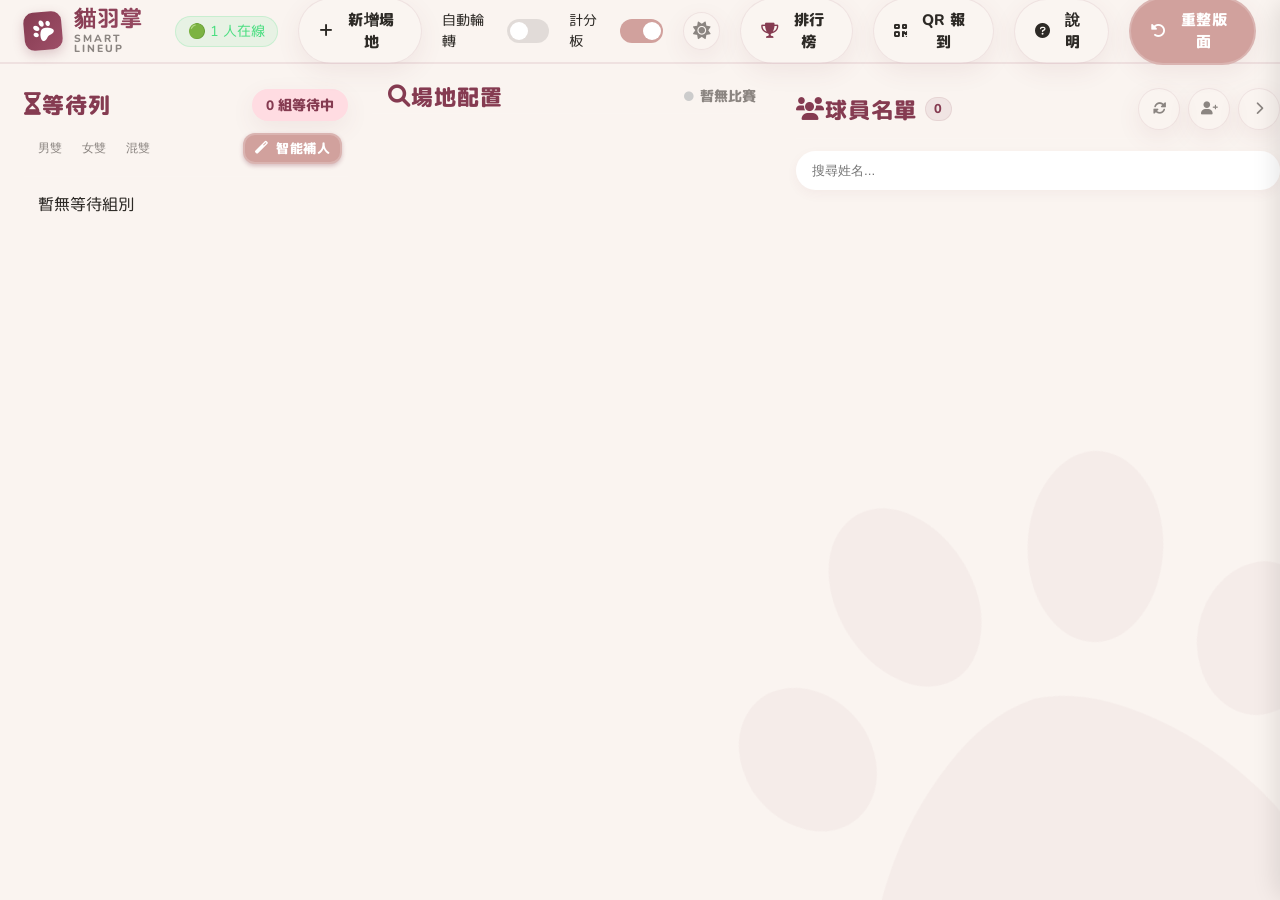
==== commit 5489ce94: "新增 貓掌logo" ====
--- a/index.html
+++ b/index.html
@@ -4,7 +4,8 @@
 <head>
   <meta charset="UTF-8">
   <meta name="viewport" content="width=device-width, initial-scale=1.0">
-  <title>羽球排點系統 (Badminton Lineup)</title>
+  <title>貓羽掌 | Smart Lineup</title>
+  <link rel="icon" type="image/png" href="./cat_logo.png">
   <!-- Firebase SDK -->
   <script src="https://www.gstatic.com/firebasejs/8.10.1/firebase-app.js"></script>
   <script src="https://www.gstatic.com/firebasejs/8.10.1/firebase-database.js"></script>
@@ -178,6 +179,9 @@
       </div>
       <div class="input-group">
         <label>生日 (MMDD) <span style="color:#d14444">*必填</span></label>
+        <p style="font-size: 0.7rem; color: var(--text-muted); margin: -5px 0 10px 0; line-height: 1.3;">
+          <i class="fas fa-info-circle"></i> 生日僅用於生涯戰績追蹤，系統將對外隱藏具體日期，僅顯示星座。
+        </p>
         <input type="text" id="newPlayerBirthday" placeholder="例如 0520" inputmode="numeric" maxlength="4">
       </div>
       <div class="input-group">
@@ -224,9 +228,22 @@
         <label>姓名 <span style="color:#d14444">*必填</span></label>
         <input type="text" id="editPlayerName" placeholder="輸入姓名">
       </div>
-      <div class="input-group">
-        <label>生日 (MMDD) <span style="color:#d14444">*必填</span></label>
-        <input type="text" id="editPlayerBirthday" placeholder="例如 0520" inputmode="numeric" maxlength="4">
+      <!-- Birthday Hidden for Privacy / Show Zodiac Instead -->
+      <div class="input-group" id="editPlayerZodiacGroup">
+        <label>球員星座 <span style="font-size:0.7rem; color:var(--text-muted); font-weight:400;">(生日已受保護)</span></label>
+        <div id="editPlayerZodiacDisplay"
+          style="display: flex; align-items: center; gap: 15px; padding: 12px 20px; background: rgba(0,0,0,0.03); border-radius: 18px; border: 1px solid rgba(0,0,0,0.05);">
+          <div id="editPlayerZodiacIcon"
+            style="width: 44px; height: 44px; border-radius: 50%; display: flex; align-items: center; justify-content: center; font-size: 1.6rem; background: #eee; box-shadow: inset 0 2px 4px rgba(0,0,0,0.05);">
+            ❓
+          </div>
+          <div style="display: flex; flex-direction: column;">
+            <span id="editPlayerZodiacName"
+              style="font-weight: 800; color: var(--text-main); font-size: 1.1rem;">未知星座</span>
+            <span id="editPlayerZodiacTip" style="font-size: 0.70rem; color: var(--text-muted);">系統已自動根據生日換算</span>
+          </div>
+        </div>
+        <input type="hidden" id="editPlayerBirthday">
       </div>
       <div class="input-group">
         <label>性別</label>
@@ -428,7 +445,8 @@
       <div class="modal-body" style="text-align: left; line-height: 1.6; font-size: 0.95rem;">
         <!-- 基礎操作 -->
         <div class="help-section" style="margin-bottom: 20px;">
-          <h3 style="margin-bottom: 10px; color: var(--gold-start); border-bottom: 1px solid rgba(133,59,81,0.1); padding-bottom: 5px;">
+          <h3
+            style="margin-bottom: 10px; color: var(--gold-start); border-bottom: 1px solid rgba(133,59,81,0.1); padding-bottom: 5px;">
             <i class="fas fa-paw"></i> 基礎操作 (Core)
           </h3>
           <ul style="padding-left: 20px; margin: 0;">
@@ -441,7 +459,8 @@
 
         <!-- 進階工具 -->
         <div class="help-section" style="margin-bottom: 20px;">
-          <h3 style="margin-bottom: 10px; color: var(--gold-start); border-bottom: 1px solid rgba(133,59,81,0.1); padding-bottom: 5px;">
+          <h3
+            style="margin-bottom: 10px; color: var(--gold-start); border-bottom: 1px solid rgba(133,59,81,0.1); padding-bottom: 5px;">
             <i class="fas fa-magic"></i> 進階工具 (Advanced)
           </h3>
           <ul style="padding-left: 20px; margin: 0;">
@@ -453,7 +472,8 @@
 
         <!-- 數據與趣味 -->
         <div class="help-section">
-          <h3 style="margin-bottom: 10px; color: var(--gold-start); border-bottom: 1px solid rgba(133,59,81,0.1); padding-bottom: 5px;">
+          <h3
+            style="margin-bottom: 10px; color: var(--gold-start); border-bottom: 1px solid rgba(133,59,81,0.1); padding-bottom: 5px;">
             <i class="fas fa-chart-line"></i> 統計與趣味 (Fun)
           </h3>
           <ul style="padding-left: 20px; margin: 0;">
--- a/lineup.css
+++ b/lineup.css
@@ -390,6 +390,33 @@
     box-shadow: none;
 }
 
+/* 空狀態插圖樣式 (貓咪) - 全局套用 */
+.empty-state-visual {
+    display: flex;
+    flex-direction: column;
+    align-items: center;
+    justify-content: center;
+    padding: 60px 20px;
+    opacity: 0.8;
+    width: 100%;
+}
+
+.empty-state-visual i {
+    font-size: 4.2rem;
+    margin-bottom: 20px;
+    color: rgba(133, 59, 81, 0.15);
+    /* 品牌酒紅色淡淡感 */
+}
+
+.empty-state-visual p {
+    font-size: 0.95rem;
+    font-weight: 800;
+    color: var(--text-muted);
+    text-align: center;
+    margin: 0;
+    line-height: 1.6;
+}
+
 .panel-header {
     display: flex;
     justify-content: space-between;
@@ -409,7 +436,8 @@
     align-items: center;
     white-space: nowrap;
     flex-shrink: 0;
-    width: max-content; /* 確保標籤緊跟標題 */
+    width: max-content;
+    /* 確保標籤緊跟標題 */
 }
 
 /* 平板調整：防止擠壓與裁切 */
@@ -417,7 +445,7 @@
     .panel-header h2 {
         font-size: 1.1rem !important;
     }
-    
+
     .panel-header-actions {
         gap: 6px !important;
     }
@@ -437,7 +465,8 @@
 
 .panel-header-actions {
     display: flex;
-    gap: 8px; /* 平板上稍微緊湊一點比較精緻 */
+    gap: 8px;
+    /* 平板上稍微緊湊一點比較精緻 */
     align-items: center;
 }
 
@@ -445,13 +474,16 @@
     display: inline-flex;
     align-items: center;
     justify-content: center;
-    background: rgba(133, 59, 81, 0.08); /* 稍微淡化底色 */
+    background: rgba(133, 59, 81, 0.08);
+    /* 稍微淡化底色 */
     color: var(--brand-maroon);
     padding: 2px 8px;
     border-radius: 12px;
-    font-size: 0.8rem; /* 標籤文字縮小一點點 */
+    font-size: 0.8rem;
+    /* 標籤文字縮小一點點 */
     font-weight: 800;
-    margin-left: 8px; /* 增加標題與標籤間的呼吸空間 */
+    margin-left: 8px;
+    /* 增加標題與標籤間的呼吸空間 */
     vertical-align: middle;
     border: 1px solid rgba(133, 59, 81, 0.1);
     white-space: nowrap;
@@ -501,14 +533,58 @@
 }
 
 .group-members {
-    display: grid;
-    /* Use max-content to wrap tightly around chips, instead of 1fr which spreads them */
-    grid-template-columns: repeat(2, max-content);
+    display: flex;
+    flex-direction: column;
+    align-items: center;
+    width: 100%;
+}
+
+.team-side {
+    display: flex;
+    flex-direction: row;
     justify-content: center;
-    /* Center the grid within the card */
-    gap: 8px;
-    /* Small gap between columns */
+    align-items: center;
+    gap: 15px;
+    /* 增加大頭貼之間的間距，防止擁擠 */
     width: 100%;
+}
+
+.group-vs-divider {
+    display: flex;
+    align-items: center;
+    justify-content: center;
+    position: relative;
+    width: 100%;
+    height: 20px;
+    margin: 4px 0;
+}
+
+.group-vs-divider::before {
+    content: "";
+    position: absolute;
+    left: 10%;
+    right: 10%;
+    top: 50%;
+    height: 1px;
+    background: repeating-linear-gradient(to right,
+            rgba(133, 59, 81, 0.15),
+            rgba(133, 59, 81, 0.15) 4px,
+            transparent 4px,
+            transparent 8px);
+}
+
+.group-vs-divider span {
+    background: white;
+    color: var(--gold-start);
+    font-size: 0.6rem;
+    font-weight: 900;
+    padding: 2px 6px;
+    border-radius: 10px;
+    position: relative;
+    z-index: 1;
+    border: 1px solid rgba(133, 59, 81, 0.1);
+    box-shadow: 0 2px 4px rgba(0, 0, 0, 0.05);
+    text-transform: uppercase;
 }
 
 .group-card:hover {
@@ -1037,8 +1113,8 @@
     font-family: 'Font Awesome 6 Free';
     font-weight: 900;
     position: absolute;
-    bottom: -2px;
-    right: -2px;
+    bottom: -10px;
+    right: -10px;
     background: white;
     color: var(--gold-start);
     width: 24px;
@@ -1228,7 +1304,8 @@
     left: 0;
     right: 0;
     bottom: 0;
-    background-color: rgba(255, 255, 255, 0.2);
+    background-color: rgba(0, 0, 0, 0.1);
+    /* 提升在白底上的可見度 */
     transition: .4s;
     border-radius: 34px;
 }
@@ -1406,6 +1483,107 @@
         overflow-y: auto !important;
     }
 
+    .queue-panel {
+        background: transparent !important;
+        border: none !important;
+        box-shadow: none !important;
+        margin-bottom: 5px;
+    }
+
+    .queue-panel .panel-header {
+        padding: 0 16px !important;
+    }
+
+    #queueContainer {
+        background: rgba(255, 255, 255, 0.5) !important;
+        backdrop-filter: blur(10px);
+        -webkit-backdrop-filter: blur(10px);
+        border-radius: 24px;
+        border: 1px solid rgba(255, 255, 255, 0.4);
+        box-shadow: 0 4px 15px rgba(0, 0, 0, 0.05);
+
+        /* 防衝突：限制高度與開啟滾動 */
+        max-height: 380px;
+        overflow-y: auto;
+        -webkit-overflow-scrolling: touch;
+        padding: 20px 10px
+    }
+
+    .main-container {
+        flex-direction: column !important;
+        height: auto !important;
+        overflow-y: visible !important;
+    }
+
+    .group-card {
+        padding: 10px;
+    }
+
+    .group-members {
+        flex-direction: row !important;
+        justify-content: center !important;
+        /* 強制置中對分 */
+        align-items: center;
+        gap: 0;
+        width: 100%;
+    }
+
+    .team-side {
+        flex: 1;
+        /* 讓兩邊平分空間，保證 VS 居中 */
+        flex-direction: row !important;
+        width: auto !important;
+        gap: 0px;
+        justify-content: center;
+        padding: 0;
+    }
+
+    /* 手機版橫向模式：分隔線改回垂直 */
+    .group-vs-divider {
+        width: 20px;
+        height: 44px;
+        margin: 0;
+    }
+
+    .group-vs-divider::before {
+        left: 50%;
+        top: 2px;
+        bottom: 2px;
+        width: 1px;
+        height: auto;
+        background: repeating-linear-gradient(to bottom,
+                rgba(133, 59, 81, 0.2),
+                rgba(133, 59, 81, 0.2) 2px,
+                transparent 2px,
+                transparent 4px);
+    }
+
+    .group-vs-divider span {
+        padding: 1px 3px;
+        font-size: 0.55rem;
+        border-radius: 4px;
+    }
+
+    /* 手機版一排四人，尺寸需適度回調 */
+    .group-card .player-avatar {
+        width: 46px !important;
+        height: 46px !important;
+    }
+
+    .group-card .player-name {
+        font-size: 0.75rem !important;
+        font-weight: 700;
+        margin-top: 4px;
+        width: 46px;
+        white-space: nowrap;
+        overflow: hidden;
+        text-overflow: ellipsis;
+    }
+
+    .group-card .active-chip {
+        width: 48px !important;
+    }
+
     .app-header {
         flex-wrap: wrap;
         height: auto;
@@ -1479,7 +1657,6 @@
     .group-members {
         /* On mobile, use 4 columns to keep them in one row */
         grid-template-columns: repeat(4, max-content);
-        gap: 4px;
         justify-content: center;
     }
 
@@ -1901,7 +2078,7 @@
     transition: right 0.3s cubic-bezier(0.4, 0, 0.2, 1);
     display: flex;
     flex-direction: column;
-    border-left: 1px solid rgba(133, 59, 81, 0.1);
+    border-radius: 20px 0px 0px 20px;
 }
 
 @media (min-width: 769px) {
@@ -1917,11 +2094,27 @@
 
 .drawer-header {
     padding: 20px;
-    background: var(--brand-gradient);
+    background: #D1A19D;
     color: white;
     display: flex;
     justify-content: space-between;
     align-items: center;
+    border-radius: 20px 0px 0px 0px;
+}
+
+/* 強化選單關閉按鈕顯眼度 */
+.drawer-header .icon-btn {
+    background: rgba(255, 255, 255, 0.32);
+    border: 1px solid rgba(255, 255, 255, 0.2);
+    color: white;
+    width: 36px;
+    height: 36px;
+}
+
+.drawer-header .icon-btn:hover {
+    background: rgba(255, 255, 255, 0.25);
+    transform: scale(1.1);
+    color: white;
 }
 
 .drawer-logo {
@@ -1973,6 +2166,11 @@
     margin-bottom: 10px;
     font-weight: 700;
     box-shadow: 0 2px 8px rgba(0, 0, 0, 0.03);
+}
+
+/* 確保側邊選單內的開開在關閉時也清晰可見 */
+.drawer-toggle-item .slider {
+    background-color: #eee;
 }
 
 .drawer-grid {
@@ -2694,8 +2892,8 @@
 }
 
 .lb-tab.active::after {
-    content: " \;
- position: absolute;
+    content: "";
+    position: absolute;
     bottom: -7px;
     left: 50%;
     transform: translateX(-50%);
@@ -2922,8 +3120,8 @@
 }
 
 .lb-tab.active::after {
-    content: " \ !important;
- position: absolute !important;
+    content: " " !important;
+    position: absolute !important;
     bottom: -2px !important;
     left: 20px !important;
     right: 20px !important;
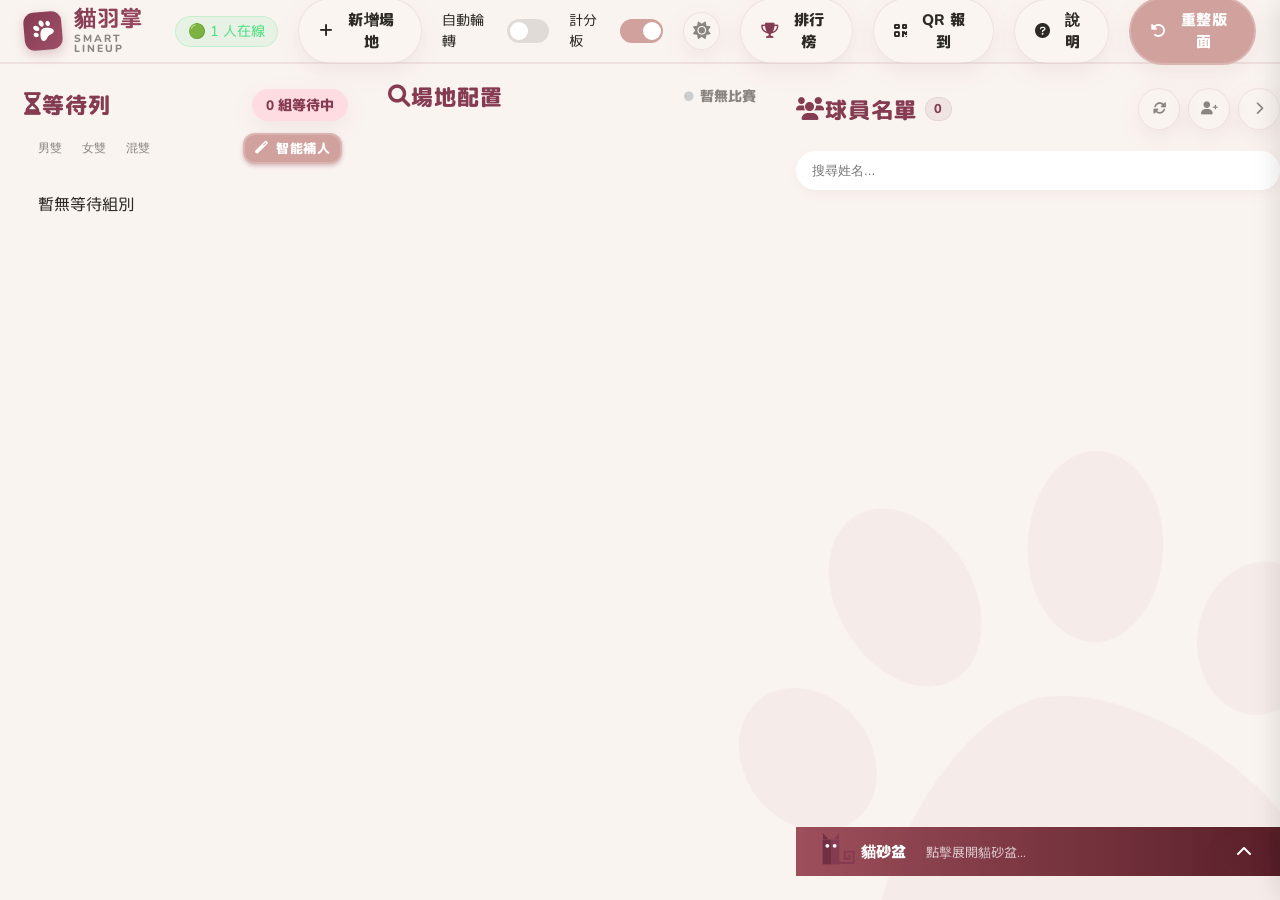
==== commit d17a135c: "新增留言系統 加  修改位置" ====
--- a/index.html
+++ b/index.html
@@ -147,6 +147,52 @@
       <div id="playerPool" class="player-grid drop-zone" data-type="pool">
         <!-- Players injected here -->
       </div>
+
+      <!-- 整合式貓砂盆 (即時留言板) -->
+      <div id="chatIntegrated" class="chat-integrated collapsed">
+        <div id="chatHeader" class="chat-header">
+          <div class="chat-title">
+            <div class="chat-cat-logo">
+              <div class="geometric-cat">
+                <div class="cat-ears"></div>
+                <div class="cat-body">
+                  <div class="cat-eyes">
+                    <span class="eye-l"></span>
+                    <span class="eye-r"></span>
+                  </div>
+                </div>
+                <div class="cat-tail-spiral">
+                  <div class="cat-tail-inner"></div>
+                </div>
+              </div>
+            </div>
+            <span class="chat-title-text">貓砂盆</span>
+            <!-- 訊息預覽列 (收合時顯示) -->
+            <div id="chatTicker" class="chat-ticker">
+              <span id="tickerContent" class="ticker-content">點擊展開貓砂盆...</span>
+            </div>
+          </div>
+          <div class="chat-header-actions">
+            <span id="chatUnreadCount" class="chat-badge hidden">0</span>
+            <button id="toggleChatBtn" class="icon-btn"><i class="fas fa-chevron-up"></i></button>
+          </div>
+        </div>
+        
+        <div id="chatBody" class="chat-body">
+          <div id="chatMessageList" class="chat-message-list">
+            <div class="chat-empty-state">目前還沒有人在貓砂盆...</div>
+          </div>
+          <div class="chat-input-area">
+            <select id="chatIdentitySelect" class="chat-identity-select">
+              <option value="anonymous" data-avatar="👻">👻 匿名貓</option>
+            </select>
+            <div class="chat-input-wrapper">
+              <input type="text" id="chatInput" placeholder="輸入你想說的話..." autocomplete="off" maxlength="100">
+              <button id="chatSendBtn" class="chat-send-btn"><i class="fas fa-paper-plane"></i></button>
+            </div>
+          </div>
+        </div>
+      </div>
     </aside>
 
   </div>
@@ -617,6 +663,8 @@
     </div>
   </div>
 
+  <!-- 聊天室已移入側邊欄 -->
+
   <script src="https://cdnjs.cloudflare.com/ajax/libs/html2canvas/1.4.1/html2canvas.min.js"></script>
   <script src="lineup.js"></script>
 </body>
--- a/lineup.css
+++ b/lineup.css
@@ -37,114 +37,111 @@
 }
 
 body.light-mode {
-    --bg-dark: #faf4f0;
-    --bg-glass: rgba(250, 244, 240, 0.9);
-    --bg-card: #ffffff;
-    --text-main: #2d2a26;
-    --text-muted: #8b8581;
-    --dark-glass-border: 1px solid rgba(133, 59, 81, 0.1);
+    /* Step 6: Advanced Eggplant Dark Mode */
+    --bg-dark: #23181b;
+    --bg-glass: rgba(35, 24, 27, 0.85);
+    --bg-card: rgba(255, 255, 255, 0.04);
+    /* Subtle card background */
+    --text-main: #efe5e5;
+    --text-muted: #a09090;
+    --dark-glass-border: 1px solid rgba(255, 255, 255, 0.05);
     --brand-gradient: linear-gradient(135deg, #853b51 0%, #9e4f68 100%);
 
-    --q-shadow: 0 8px 24px rgba(133, 59, 81, 0.08);
-    --q-shadow-hover: 0 12px 28px rgba(133, 59, 81, 0.15);
-}
-
-/* 毛玻璃回歸 (Premium Glassmorphism + Q Shapes) */
-body.light-mode .panel {
-    backdrop-filter: blur(20px);
-    -webkit-backdrop-filter: blur(20px);
-    box-shadow: 0 10px 32px rgba(31, 38, 135, 0.05);
-    border: var(--dark-glass-border);
-}
-
-body.light-mode #playerPool {
-    background: rgba(255, 255, 255, 0.45) !important;
-    border: 1px solid rgba(255, 255, 255, 0.8);
-    box-shadow: inset 0 2px 10px rgba(0, 0, 0, 0.03);
-}
-
+    --q-shadow: 0 12px 40px rgba(0, 0, 0, 0.5);
+    --q-shadow-hover: 0 16px 48px rgba(0, 0, 0, 0.7);
+}
+
+/* 移除了 #playerPool 的深色塊覆蓋，讓它與淺色模式一樣無邊框通透 */
 body.light-mode .app-header {
-    background: rgba(255, 255, 255, 0.65);
+    background: var(--bg-glass);
     backdrop-filter: blur(20px);
     border-bottom: var(--dark-glass-border);
 }
 
+/* 修正按鈕在深色模式下的反白問題 */
 body.light-mode .btn-silver {
     color: var(--text-main);
-    border: 1px solid rgba(0, 0, 0, 0.1);
-    background: rgba(255, 255, 255, 0.7);
+    border: 1px solid rgba(255, 255, 255, 0.1);
+    background: rgba(255, 255, 255, 0.05);
 }
 
 body.light-mode .btn-silver:hover {
-    background: #ffffff;
+    background: rgba(255, 255, 255, 0.15);
 }
 
 body.light-mode .icon-btn {
-    border: 1px solid rgba(0, 0, 0, 0.1);
+    border: 1px solid rgba(255, 255, 255, 0.1);
     color: var(--text-main);
-    background: rgba(255, 255, 255, 0.5);
+    background: rgba(255, 255, 255, 0.05);
 }
 
 body.light-mode .icon-btn:hover {
-    background: #ffffff;
+    background: rgba(255, 255, 255, 0.15);
     color: var(--gold-start);
-    border-color: rgba(0, 0, 0, 0.2);
+    border-color: rgba(255, 255, 255, 0.2);
 }
 
 body.light-mode .modal {
-    background: rgba(255, 255, 255, 0.85);
+    background: rgba(30, 20, 22, 0.95);
     backdrop-filter: blur(30px);
-    box-shadow: 0 20px 50px rgba(0, 0, 0, 0.1);
-    border: 1px solid rgba(255, 255, 255, 0.8);
+    box-shadow: 0 20px 50px rgba(0, 0, 0, 0.4);
+    border: 1px solid rgba(255, 255, 255, 0.1);
 }
 
 body.light-mode .modal input,
 body.light-mode .modal select {
-    background: #f2f4f7;
-    border-color: rgba(0, 0, 0, 0.1);
+    background: rgba(255, 255, 255, 0.05);
+    border-color: rgba(255, 255, 255, 0.1);
+    color: #fff;
+}
+
+body.light-mode .filter-bar input,
+body.light-mode #searchPlayer {
+    background: rgba(255, 255, 255, 0.05);
+    border: 1px solid rgba(255, 255, 255, 0.1);
     color: var(--text-main);
 }
 
-body.light-mode .filter-bar input {
-    background: rgba(255, 255, 255, 0.7);
-    border: 1px solid rgba(0, 0, 0, 0.1);
-    color: var(--text-main);
-}
-
 body.light-mode .group-card {
-    background: rgba(255, 255, 255, 0.8);
-    border: 1px solid rgba(255, 255, 255, 0.6);
+    background: rgba(255, 255, 255, 0.05);
+    border: 1px solid rgba(255, 255, 255, 0.1);
+    backdrop-filter: blur(10px);
 }
 
 body.light-mode .group-card:hover {
     border-color: var(--gold-start);
 }
 
-body.light-mode .queue-panel .panel-header h2 {
+body.light-mode .panel-header h2,
+body.light-mode .court-header span {
     color: var(--text-main);
     font-weight: 800;
 }
 
 body.light-mode .court-card {
-    border: 1px solid rgba(255, 255, 255, 0.6);
-    background: rgba(255, 255, 255, 0.4);
+    border: 1px solid rgba(255, 255, 255, 0.1);
+    background: rgba(255, 255, 255, 0.03);
     backdrop-filter: blur(10px);
 }
 
 body.light-mode .court-header {
-    background: rgba(255, 255, 255, 0.4);
-    border-bottom: 1px solid rgba(0, 0, 0, 0.05);
+    background: transparent;
+    border-bottom: none;
+}
+
+body.light-mode .empty-state-visual {
+    background: rgba(255, 255, 255, 0.03);
+}
+
+body.light-mode .empty-state-visual i {
+    color: rgba(255, 255, 255, 0.1);
 }
 
 body.light-mode .court-actions {
-    background: rgba(255, 255, 255, 0.4);
-    border-top: 1px solid rgba(0, 0, 0, 0.05);
-}
-
-body.light-mode .player-chip {
-    background: rgba(255, 255, 255, 0.9);
-    border: 1px solid rgba(0, 0, 0, 0.05);
-}
+    background: transparent;
+    border-top: none;
+}
+
 
 body.light-mode .player-chip .player-name {
     color: var(--text-main);
@@ -152,8 +149,122 @@
 }
 
 body.light-mode .player-chip.active-chip {
-    background: rgba(255, 255, 255, 0.98);
-    border: 1px solid rgba(0, 0, 0, 0.08);
+    background: rgba(45, 30, 32, 0.95);
+    /* Deep solid maroon */
+    border: 1px solid rgba(255, 255, 255, 0.1);
+}
+
+body.light-mode .player-avatar {
+    background: rgba(255, 255, 255, 0.05);
+}
+
+body.light-mode .player-avatar::after {
+    background: rgba(30, 20, 22, 1);
+    border: 2px solid rgba(30, 20, 22, 1);
+}
+
+body.light-mode .play-count-badge {
+    border-color: rgba(30, 20, 22, 1);
+}
+
+/* Modal Inner Elements overrides (Step 6) */
+body.light-mode .lb-tabs {
+    background: var(--bg-glass) !important;
+    border-bottom: 2px solid rgba(255, 255, 255, 0.05) !important;
+}
+
+body.light-mode .lb-tab {
+    color: var(--text-muted) !important;
+}
+
+body.light-mode .lb-tab.active {
+    color: var(--gold-start) !important;
+    background: rgba(255, 255, 255, 0.05) !important;
+}
+
+body.light-mode .zodiac-card,
+body.light-mode .zodiac-top-banner,
+body.light-mode .history-item,
+body.light-mode .stat-card {
+    background: rgba(255, 255, 255, 0.05) !important;
+    border: 1px solid rgba(255, 255, 255, 0.1) !important;
+    color: var(--text-main) !important;
+}
+
+body.light-mode .zodiac-name,
+body.light-mode .banner-text strong {
+    color: var(--text-main) !important;
+}
+
+body.light-mode .z-rate-text span,
+body.light-mode .zodiac-tag,
+body.light-mode .banner-text span {
+    color: var(--text-muted) !important;
+}
+
+body.light-mode .history-player {
+    color: var(--text-main) !important;
+}
+
+body.light-mode .history-meta {
+    color: var(--text-muted) !important;
+}
+
+/* Modal and Mobile Drawer overrides in dark mode */
+body.light-mode .mobile-drawer .drawer-header {
+    background: linear-gradient(135deg, rgba(80, 25, 40, 0.9), rgba(40, 10, 20, 0.95)) !important;
+    border-bottom: 1px solid rgba(255, 255, 255, 0.05);
+}
+
+body.light-mode .drawer-status-item,
+body.light-mode .drawer-toggle-item,
+body.light-mode .drawer-btn {
+    background: rgba(255, 255, 255, 0.05) !important;
+    border: 1px solid rgba(255, 255, 255, 0.02) !important;
+    color: var(--text-main) !important;
+}
+
+body.light-mode .drawer-section-title {
+    color: var(--text-muted) !important;
+    border-bottom: 1px solid rgba(255, 255, 255, 0.05) !important;
+}
+
+body.light-mode input:not(:checked)+.slider {
+    background-color: rgba(255, 255, 255, 0.1) !important;
+}
+
+body.light-mode .drawer-btn i {
+    color: var(--gold-start) !important;
+}
+
+/* 固定貓咪底下的文字顏色 */
+body.light-mode .empty-state-visual p,
+body.light-mode .empty-state-visual small {
+    color: var(--text-main) !important;
+}
+
+body.light-mode .drawer-btn:active {
+    background: rgba(255, 255, 255, 0.1) !important;
+}
+
+body.light-mode .scoreboard {
+    background: rgba(18, 13, 15, 0.8) !important;
+    backdrop-filter: blur(10px);
+}
+
+body.light-mode .scoreboard .score,
+body.light-mode .scoreboard span.score-divider {
+    color: var(--text-main) !important;
+}
+
+body.light-mode .score-minus {
+    background: rgba(255, 255, 255, 0.05) !important;
+    color: rgba(255, 255, 255, 0.3) !important;
+}
+
+body.light-mode .score-minus:hover {
+    background: rgba(255, 255, 255, 0.15) !important;
+    color: rgba(255, 255, 255, 0.8) !important;
 }
 
 body.light-mode .slider {
@@ -171,7 +282,7 @@
 }
 
 body.light-mode #systemLockOverlay {
-    background: rgba(255, 255, 255, 0.7) !important;
+    background: rgba(18, 13, 15, 0.85) !important;
     backdrop-filter: blur(8px);
 }
 
@@ -186,8 +297,8 @@
 }
 
 body.light-mode #systemLockOverlay .modal {
-    background: rgba(255, 255, 255, 0.95);
-    border: 1px solid rgba(255, 255, 255, 0.8);
+    background: rgba(30, 20, 22, 0.95);
+    border: 1px solid rgba(255, 255, 255, 0.1);
 }
 
 body.light-mode .court-visual {
@@ -397,6 +508,8 @@
     align-items: center;
     justify-content: center;
     padding: 60px 20px;
+    background: rgba(255, 255, 255, 0.8);
+    border-radius: 40px;
     opacity: 0.8;
     width: 100%;
 }
@@ -415,6 +528,174 @@
     text-align: center;
     margin: 0;
     line-height: 1.6;
+}
+
+/* --- Geometric CSS Cat (Inspired by User GIF) --- */
+.geometric-cat-wrapper {
+    position: relative;
+    width: 140px;
+    height: 140px;
+    display: flex;
+    align-items: center;
+    justify-content: center;
+}
+
+.geometric-cat {
+    position: relative;
+    width: 60px;
+    height: 90px;
+    background: linear-gradient(to right, #702f43 50%, #853b51 50%);
+    border-radius: 2px;
+}
+
+/* Ears - Adjusted for Flat Top */
+.cat-ears {
+    position: absolute;
+    top: -24px;
+    left: 0;
+    width: 100%;
+    height: 24px;
+}
+
+.cat-ears::before,
+.cat-ears::after {
+    content: '';
+    position: absolute;
+    bottom: 0;
+    width: 22px;
+    /* 變窄一點，留出中間平頂 */
+    height: 100%;
+}
+
+.cat-ears::before {
+    left: 0;
+    background: #702f43;
+    clip-path: polygon(0 0, 100% 100%, 0 100%);
+}
+
+.cat-ears::after {
+    right: 0;
+    background: #853b51;
+    clip-path: polygon(100% 0, 100% 100%, 0 100%);
+}
+
+/* Body (Integrated into .geometric-cat now) */
+.cat-body {
+    position: absolute;
+    width: 100%;
+    height: 100%;
+    /* Gradient handled in parent for better ear integration */
+}
+
+/* Eyes - Final High Position */
+.cat-eyes {
+    position: absolute;
+    top: 16px;
+    width: 100%;
+    display: flex;
+    justify-content: center;
+    gap: 12px;
+}
+
+.cat-eyes span {
+    width: 14px;
+    height: 14px;
+    background: white;
+    border-radius: 50%;
+    animation: catBlink 4s infinite;
+}
+
+@keyframes catBlink {
+
+    0%,
+    93%,
+    96%,
+    100% {
+        transform: scaleY(1);
+        opacity: 1;
+    }
+
+    94%,
+    95% {
+        transform: scaleY(0);
+        opacity: 0;
+    }
+}
+
+/* Robust Spiral Tail 10.0 - MODULAR REBOOT (Step 1) */
+.cat-tail-spiral {
+    position: absolute;
+    bottom: 2px;
+    /* 貼齊底線 */
+    right: -55px;
+    /* 調整至黃金比例距離 */
+    width: 40px;
+    height: 48px;
+    transform-origin: bottom left;
+    animation: tailWiggle 3s infinite ease-in-out;
+    box-sizing: border-box;
+    /* Step 1: External Walls (Top & Right) */
+    border: 8px solid #853b51;
+    border-left: none;
+    border-bottom: none;
+    border-radius: 0 4px 0 0;
+}
+
+/* 1. Base Support Bar from Body */
+.cat-tail-spiral::before {
+    content: '';
+    position: absolute;
+    bottom: 0px;
+    left: -20px;
+    /* 與身體無縫接軌 */
+    width: 60px;
+    /* 延伸至螺旋外緣 */
+    height: 8px;
+    background: #853b51;
+    z-index: 1;
+}
+
+/* 2. Middle Path (Left & Bottom) - The Inward Fold */
+.cat-tail-inner {
+    position: absolute;
+    top: -5px;
+    /* 留出天花板的 8px 空間 */
+    left: 0;
+    width: 25px;
+    /* 寬度減去右牆 8px 與間隔 8px */
+    height: 30px;
+    /* 高度同樣留出空間 */
+    box-sizing: border-box;
+    /* Step 2: Middle Walls (Left & Bottom) */
+    border: 8px solid #853b51;
+    border-top: none;
+    border-right: none;
+}
+
+/* 3. The Core Pillar (Center Up) - Final inward turn */
+.cat-tail-inner::before {
+    content: '';
+    position: absolute;
+    bottom: 0;
+    right: 0;
+    width: 8px;
+    /* 標準粗細 */
+    height: 11px;
+    /* 捲入高度 */
+    background: #853b51;
+    z-index: 2;
+}
+
+@keyframes tailWiggle {
+
+    0%,
+    100% {
+        transform: rotate(0deg);
+    }
+
+    50% {
+        transform: rotate(-5deg);
+    }
 }
 
 .panel-header {
@@ -640,9 +921,9 @@
 }
 
 .courts-grid {
-    display: grid;
-    grid-template-columns: repeat(auto-fit, minmax(320px, 1fr));
-    gap: 16px;
+    display: flex;
+    flex-direction: column;
+    gap: 20px;
     overflow-y: auto;
     height: 100%;
 }
@@ -704,26 +985,30 @@
 .court-visual {
     width: 100%;
     height: auto;
-    min-height: 360px;
-    padding: 16px 0;
+    min-height: 240px;
+    padding: 0 16px;
     background: #55AE71 !important;
     border-radius: 40px;
     border: 5px solid #e8e4e1 !important;
     position: relative;
     display: grid;
-    grid-template-rows: 1fr auto 1fr;
+    grid-template-columns: 1fr auto 1fr;
+    grid-template-rows: 1fr;
     box-shadow: none;
     margin-bottom: 56px;
 }
 
 .court-net {
-    height: 4px;
+    width: 4px;
+    height: 80%;
+    align-self: center;
+    border-radius: 2px;
     background: rgba(255, 255, 255, 0.3);
     position: relative;
     display: flex;
     justify-content: center;
     align-items: center;
-    margin: 0 20px;
+    margin: 0;
 }
 
 .court-net::after {
@@ -732,12 +1017,16 @@
     font-weight: 900;
     color: rgba(255, 255, 255, 0.25);
     font-size: 45px;
+    transform: rotate(-45deg);
 }
 
 .court-side {
     display: flex;
-    justify-content: space-around;
-    align-items: center;
+    flex-direction: column;
+    justify-content: space-evenly;
+    align-items: center;
+    height: 100%;
+    padding: 10px 0;
 }
 
 .scoreboard {
@@ -759,22 +1048,64 @@
     color: var(--gold-start);
 }
 
+.score-team {
+    display: flex;
+    flex-direction: row;
+    align-items: center;
+    justify-content: center;
+    position: relative;
+    gap: 8px;
+    /* Slight gap between minus and number */
+}
+
 .score {
     cursor: pointer;
     min-width: 32px;
     text-align: center;
-}
-
-.scoreboard .score:first-of-type {
+    line-height: 1;
+}
+
+/* Update selector since .score is now inside .score-team */
+.scoreboard .score-team:first-of-type .score {
     color: var(--accent-red);
 }
 
-.scoreboard .score:last-of-type {
+.scoreboard .score-team:last-of-type .score {
     color: var(--accent-green);
 }
 
-.scoreboard span {
+.scoreboard span.score-divider {
     color: var(--text-muted);
+    font-size: 1.5rem;
+    align-self: center;
+    /* Center since layout is now strictly horizontal */
+    margin-top: -4px;
+    /* Optical vertical center adjustment */
+}
+
+/* Minus Button Styling */
+.score-minus {
+    display: flex;
+    align-items: center;
+    justify-content: center;
+    width: 24px;
+    height: 24px;
+    border-radius: 6px;
+    background: rgba(133, 59, 81, 0.05);
+    color: rgba(133, 59, 81, 0.4);
+    font-size: 0.9rem;
+    cursor: pointer;
+    transition: all 0.2s ease;
+}
+
+.score-minus:hover {
+    background: rgba(133, 59, 81, 0.15);
+    color: rgba(133, 59, 81, 0.9);
+    transform: translateY(1px);
+}
+
+.score-minus:active {
+    transform: scale(0.9);
 }
 
 .court-actions {
@@ -839,7 +1170,10 @@
     width: 500px;
     flex-shrink: 0;
     transition: width 0.3s ease;
-    /* Smooth transition */
+    display: flex;
+    flex-direction: column;
+    overflow: hidden; /* 防止內容溢出 */
+    position: relative;
 }
 
 /* Collapsed State (Desktop) */
@@ -871,13 +1205,15 @@
 }
 
 #playerPool {
+    flex: 1; /* 重要：讓名單佔據剩餘空間 */
+    overflow-y: auto;
     position: relative;
+    padding-bottom: 20px; /* 底部緩衝 */
     width: 100%;
     height: 100%;
     background: transparent;
     border: none;
-    overflow: auto;
-    /* Allow scrolling if players are out of bounds */
+    overflow: auto; /* Allow scrolling if players are out of bounds */
 }
 
 .filter-bar {
@@ -1035,14 +1371,16 @@
     background: var(--gold-start);
     color: white;
     font-size: 0.6rem;
-    width: 16px;
-    height: 16px;
+    width: 18px;
+    height: 18px;
     border-radius: 50%;
     display: flex;
     align-items: center;
     justify-content: center;
     font-weight: bold;
     box-shadow: 0 2px 4px rgba(0, 0, 0, 0.3);
+    border: 1.5px solid white;
+    z-index: 10;
 }
 
 .play-count-badge {
@@ -1494,6 +1832,7 @@
         padding: 0 16px !important;
     }
 
+
     #queueContainer {
         background: rgba(255, 255, 255, 0.5) !important;
         backdrop-filter: blur(10px);
@@ -1506,7 +1845,7 @@
         max-height: 380px;
         overflow-y: auto;
         -webkit-overflow-scrolling: touch;
-        padding: 20px 10px
+        padding: 20px 10px;
     }
 
     .main-container {
@@ -1750,38 +2089,26 @@
 
     .player-chip.selected .player-avatar {
         box-shadow: 0 0 20px var(--gold-start);
-        border-color: var(--gold-start) !important;
-    }
-
-    /* Checkmark Stamp (Green Dot) */
-    .selected-mark {
-        position: absolute;
-        bottom: 12px;
-        right: 0px;
-        background: #4ade80;
-        color: white;
-        width: 22px;
-        height: 22px;
-        border-radius: 50%;
-        display: flex;
-        align-items: center;
-        justify-content: center;
-        font-size: 0.8rem;
-        z-index: 25;
-        box-shadow: 0 2px 6px rgba(0, 0, 0, 0.3);
-        border: 2px solid white;
-        animation: popCheck 0.3s forwards cubic-bezier(0.175, 0.885, 0.32, 1.275);
-    }
-
-    @keyframes popCheck {
+        border: 2px solid var(--gold-start) !important;
+        transform: scale(1.1);
+        /* 恢復原本的縮放感 */
+        z-index: 10;
+    }
+
+    @keyframes glowPulse {
         0% {
-            transform: scale(0);
+            box-shadow: 0 0 15px var(--gold-start);
         }
 
+        50% {
+            box-shadow: 0 0 30px var(--gold-end);
+        }
+
         100% {
-            transform: scale(1);
+            box-shadow: 0 0 15px var(--gold-start);
         }
     }
+
 }
 
 .gold-border {
@@ -1998,6 +2325,14 @@
     box-shadow: inset 0 1px 4px rgba(0, 0, 0, 0.05);
 }
 
+.history-score-center .score-hist-a {
+    color: var(--accent-red);
+}
+
+.history-score-center .score-hist-b {
+    color: var(--accent-green);
+}
+
 /* --- Avatar Upload UI --- */
 .avatar-upload-container {
     width: 100px;
@@ -2094,7 +2429,7 @@
 
 .drawer-header {
     padding: 20px;
-    background: #D1A19D;
+    background: var(--gold-end);
     color: white;
     display: flex;
     justify-content: space-between;
@@ -2930,6 +3265,17 @@
     .lb-tab {
         padding: 8px 12px;
         font-size: 0.85rem;
+    }
+
+    /* Keep mobile empty state compact and borderless */
+    .empty-state-visual {
+        padding: 0px !important;
+        background: none !important;
+    }
+
+    body.light-mode .empty-state-visual {
+        background: none !important;
+        padding: 0px !important;
     }
 }
 
@@ -3197,4 +3543,343 @@
     padding: 10px 15px !important;
     border-radius: 12px !important;
     min-height: auto !important;
-}+}
+
+/* --- Anti-Bench-Warming (防冷板凳機制) --- */
+.bench-badge {
+    position: absolute;
+    bottom: -10px;
+    left: -10px;
+    width: 24px;
+    height: 24px;
+    background: #ffffff;
+    border-radius: 50%;
+    display: flex;
+    justify-content: center;
+    align-items: center;
+    font-size: 14px;
+    box-shadow: 0 2px 5px rgba(0, 0, 0, 0.2);
+    z-index: 10;
+    cursor: help;
+}
+
+.player-chip.cold-bench .player-avatar {
+    border: 3px solid #87ceeb !important;
+    box-shadow: 0 0 10px rgba(135, 206, 235, 0.5);
+}
+
+.player-chip.freezing-bench .player-avatar {
+    border: 3px solid #4169E1 !important;
+    box-shadow: 0 0 15px rgba(65, 105, 225, 0.7);
+    animation: shiver 1.5s infinite;
+}
+
+/* 當球員被選取時，強制停止發抖並恢復原本的黃金發光外框 */
+.player-chip.selected.cold-bench .player-avatar,
+.player-chip.selected.freezing-bench .player-avatar {
+    border: 3px solid var(--gold-start) !important;
+    box-shadow: 0 0 10px var(--gold-start) !important;
+    animation: none !important;
+}
+
+@keyframes shiver {
+    0% {
+        transform: translate(1px, 1px) rotate(0deg);
+    }
+
+    10% {
+        transform: translate(-1px, -2px) rotate(-1deg);
+    }
+
+    20% {
+        transform: translate(-3px, 0px) rotate(1deg);
+    }
+
+    30% {
+        transform: translate(3px, 2px) rotate(0deg);
+    }
+
+    40% {
+        transform: translate(1px, -1px) rotate(1deg);
+    }
+
+    50% {
+        transform: translate(-1px, 2px) rotate(-1deg);
+    }
+
+    60% {
+        transform: translate(-3px, 1px) rotate(0deg);
+    }
+
+    70% {
+        transform: translate(3px, 1px) rotate(-1deg);
+    }
+
+    80% {
+        transform: translate(-1px, -1px) rotate(1deg);
+    }
+
+    90% {
+        transform: translate(1px, 2px) rotate(0deg);
+    }
+
+    100% {
+        transform: translate(1px, -2px) rotate(-1deg);
+    }
+}
+
+/* --- 整合式貓砂盆 (Integrated Sidebar Chat) --- */
+.chat-integrated {
+    display: flex;
+    flex-direction: column;
+    background: var(--bg-main);
+    border-top: 1px solid rgba(255, 255, 255, 0.1);
+    transition: height 0.4s cubic-bezier(0.18, 0.89, 0.32, 1.28);
+    z-index: 100;
+    overflow: hidden;
+    flex-shrink: 0;
+}
+
+body.light-mode .chat-integrated {
+    background: rgba(0, 0, 0, 0.03);
+    border-top: 1px solid var(--border-light);
+}
+
+/* 收合狀態 */
+.chat-integrated.collapsed {
+    height: 50px;
+}
+
+/* 展開狀態 */
+.chat-integrated.expanded {
+    height: 480px; 
+    max-height: 60vh;
+}
+
+/* 標題與 Ticker */
+.chat-integrated .chat-header {
+    height: 50px;
+    padding: 0 15px;
+    display: flex;
+    align-items: center;
+    justify-content: space-between;
+    cursor: pointer;
+    background: linear-gradient(to right, rgba(140, 50, 65, 0.85), rgba(80, 20, 30, 0.95));
+    color: #fff;
+    flex-shrink: 0;
+}
+
+.chat-integrated.collapsed:hover .chat-header {
+    filter: brightness(1.1);
+}
+
+.chat-title {
+    display: flex;
+    align-items: center;
+    gap: 10px;
+    flex: 1;
+    min-width: 0;
+}
+
+.chat-title-text {
+    font-weight: 800;
+    font-size: 0.95rem;
+    white-space: nowrap;
+}
+
+.chat-cat-logo {
+    width: 40px;
+    height: 40px;
+    display: flex;
+    justify-content: center;
+    align-items: center;
+    flex-shrink: 0;
+    overflow: visible;
+    position: relative;
+}
+
+.chat-cat-logo .geometric-cat {
+    transform: scale(0.28);
+    transform-origin: center;
+    flex-shrink: 0;
+    position: absolute;
+    /* 修正由於原組件位移導致的中間偏誤 */
+    left: -10px;
+}
+
+
+/* Ticker 效果 */
+.chat-ticker {
+    flex: 1;
+    margin-left: 10px;
+    overflow: hidden;
+    position: relative;
+    height: 18px;
+    opacity: 0.8;
+}
+
+.chat-integrated.expanded .chat-ticker {
+    display: none; /* 展開時隱藏預覽 */
+}
+
+.ticker-content {
+    display: block;
+    font-size: 0.8rem;
+    white-space: nowrap;
+    overflow: hidden;
+    text-overflow: ellipsis;
+    animation: ticker-slide 0.5s ease-out;
+    color: rgba(255, 255, 255, 0.9);
+}
+
+.ticker-content.animate {
+    animation: ticker-slide 0.5s ease-out;
+}
+
+@keyframes ticker-slide {
+    from { transform: translateY(100%); opacity: 0; }
+    to { transform: translateY(0); opacity: 1; }
+}
+
+.chat-header-actions {
+    display: flex;
+    align-items: center;
+    gap: 8px;
+}
+
+.chat-badge {
+    background: #ff4d4f;
+    color: #fff;
+    font-size: 10px;
+    font-weight: 800;
+    min-width: 16px;
+    height: 16px;
+    border-radius: 8px;
+    display: flex;
+    justify-content: center;
+    align-items: center;
+    padding: 0 4px;
+    border: 1px solid #fff;
+}
+
+.chat-badge.hidden {
+    display: none;
+}
+
+#toggleChatBtn {
+    background: transparent;
+    border: none;
+    color: #fff;
+    cursor: pointer;
+    padding: 5px;
+    font-size: 1rem;
+}
+
+#toggleChatBtn i {
+    transition: transform 0.4s;
+}
+
+.chat-integrated.expanded #toggleChatBtn i {
+    transform: rotate(180deg);
+}
+
+/* 訊息區域佈局 */
+.chat-body {
+    flex: 1;
+    display: flex;
+    flex-direction: column;
+    overflow: hidden;
+    opacity: 0;
+    transition: opacity 0.3s;
+}
+
+.chat-integrated.expanded .chat-body {
+    opacity: 1;
+}
+
+.chat-message-list {
+    flex: 1;
+    overflow-y: auto;
+    padding: 15px;
+    display: flex;
+    flex-direction: column;
+    gap: 12px;
+}
+
+.chat-input-area {
+    padding: 12px 15px;
+    background: rgba(0, 0, 0, 0.1);
+    border-top: 1px solid rgba(255, 255, 255, 0.05);
+    display: flex;
+    flex-direction: column;
+    gap: 8px;
+}
+
+body.light-mode .chat-input-area {
+    background: rgba(255, 255, 255, 0.5);
+    border-top: 1px solid var(--border-light);
+}
+
+.chat-identity-select {
+    width: 100%;
+    background: var(--bg-dark);
+    color: var(--text-main);
+    border: 1px solid rgba(255, 255, 255, 0.1);
+    border-radius: 8px;
+    padding: 6px 10px;
+    font-size: 0.8rem;
+    font-family: inherit;
+    appearance: none;
+}
+
+body.light-mode .chat-identity-select {
+    background: #fff;
+    border-color: var(--border-light);
+}
+
+.chat-input-wrapper {
+    display: flex;
+    gap: 8px;
+}
+
+.chat-input-wrapper input {
+    flex: 1;
+    background: var(--bg-dark);
+    color: var(--text-main);
+    border: 1px solid rgba(255, 255, 255, 0.1);
+    border-radius: 20px;
+    padding: 8px 15px;
+    font-size: 0.9rem;
+    outline: none;
+    transition: border-color 0.2s;
+    min-width: 0;
+}
+
+body.light-mode .chat-input-wrapper input {
+    background: #fff;
+    border-color: var(--border-light);
+}
+
+.chat-input-wrapper input:focus {
+    border-color: var(--gold-start);
+}
+
+.chat-send-btn {
+    width: 36px;
+    height: 36px;
+    background: var(--gold-start);
+    border: none;
+    border-radius: 50%;
+    color: #fff;
+    cursor: pointer;
+    display: flex;
+    justify-content: center;
+    align-items: center;
+    transition: transform 0.2s, background 0.2s;
+    flex-shrink: 0;
+}
+
+.chat-send-btn:hover {
+    transform: scale(1.05);
+    background: #e5b35f;
+}
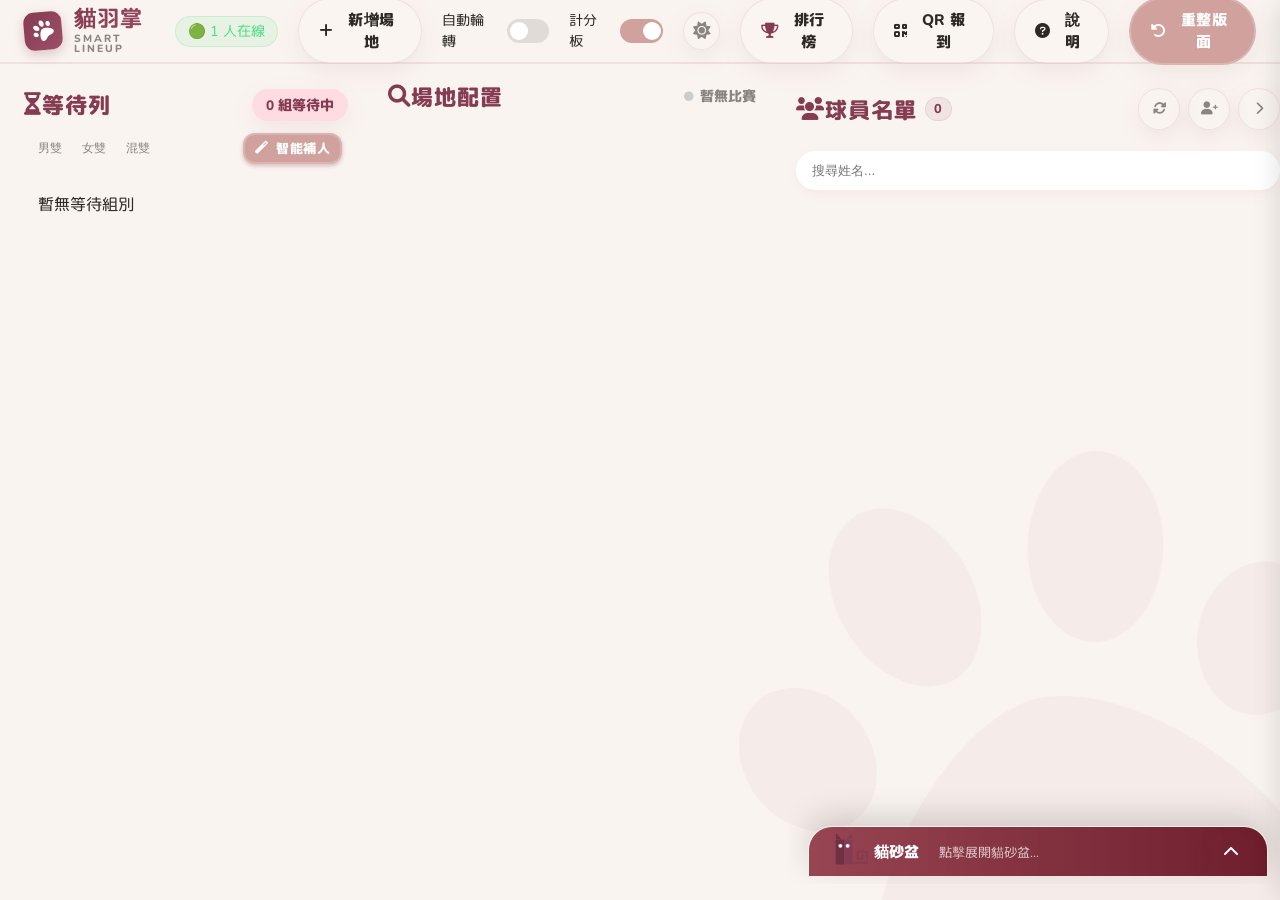
==== commit 55b860e9: "調整聊天室 高度 及 配色 和 調整 加入列隊 位置及配色" ====
--- a/index.html
+++ b/index.html
@@ -183,9 +183,14 @@
             <div class="chat-empty-state">目前還沒有人在貓砂盆...</div>
           </div>
           <div class="chat-input-area">
-            <select id="chatIdentitySelect" class="chat-identity-select">
-              <option value="anonymous" data-avatar="👻">👻 匿名貓</option>
-            </select>
+            <div id="chatIdentityTrigger" class="chat-identity-trigger">
+              <div id="triggerAvatar" class="trigger-avatar">👻</div>
+              <span id="triggerName" class="trigger-name">匿名貓</span>
+              <i class="fas fa-chevron-up"></i>
+            </div>
+            <div id="identityPopup" class="identity-popup hidden">
+              <!-- 球員清單將由 JS 動態生成 -->
+            </div>
             <div class="chat-input-wrapper">
               <input type="text" id="chatInput" placeholder="輸入你想說的話..." autocomplete="off" maxlength="100">
               <button id="chatSendBtn" class="chat-send-btn"><i class="fas fa-paper-plane"></i></button>
--- a/lineup.css
+++ b/lineup.css
@@ -1172,7 +1172,8 @@
     transition: width 0.3s ease;
     display: flex;
     flex-direction: column;
-    overflow: hidden; /* 防止內容溢出 */
+    overflow: hidden;
+    /* 防止內容溢出 */
     position: relative;
 }
 
@@ -1189,6 +1190,7 @@
 .players-panel.collapsed #refreshLayoutBtn,
 .players-panel.collapsed #addPlayerBtn,
 .players-panel.collapsed h2,
+.players-panel.collapsed #chatIntegrated,
 .players-panel.collapsed #totalPlayerCount {
     display: none !important;
 }
@@ -1205,15 +1207,18 @@
 }
 
 #playerPool {
-    flex: 1; /* 重要：讓名單佔據剩餘空間 */
+    flex: 1;
+    /* 重要：讓名單佔據剩餘空間 */
     overflow-y: auto;
     position: relative;
-    padding-bottom: 20px; /* 底部緩衝 */
+    padding-bottom: 20px;
+    /* 底部緩衝 */
     width: 100%;
     height: 100%;
     background: transparent;
     border: none;
-    overflow: auto; /* Allow scrolling if players are out of bounds */
+    overflow: auto;
+    /* Allow scrolling if players are out of bounds */
 }
 
 .filter-bar {
@@ -1699,15 +1704,15 @@
 /* FAB Button */
 .fab-btn {
     position: fixed;
-    bottom: 24px;
-    right: 24px;
-    background: var(--brand-gradient);
-    color: #fff;
-    padding: 18px 40px;
+    bottom: 80px; /* Above the chat header */
+    right: 32px;
+    background: linear-gradient(135deg, rgba(140, 50, 65, 1), rgba(80, 20, 30, 1)); 
+    color: #ffffff;
+    padding: 16px 36px;
     border-radius: 50px;
     font-size: 1.1rem;
     font-weight: 800;
-    box-shadow: 0 10px 30px rgba(133, 59, 81, 0.3);
+    box-shadow: 0 10px 25px rgba(80, 20, 30, 0.3);
     cursor: pointer;
     z-index: 2000;
     display: flex;
@@ -2037,20 +2042,20 @@
     }
 
     .fab-btn {
-        bottom: 25px;
-        right: 25px;
-        padding: 14px 28px;
-        font-size: 1rem;
-        background: var(--brand-gradient);
+        bottom: 100px; /* 提高位置，避開底部的聊天室與輸入區域 */
+        right: 20px;
+        padding: 12px 24px;
+        font-size: 0.95rem;
+        background: linear-gradient(135deg, #853b51, #5a1e2d); /* 統一使用酒紅漸層 */
         color: white;
         border-radius: 50px;
-        box-shadow: 0 8px 32px rgba(133, 59, 81, 0.4);
-        border: 2px solid rgba(255, 255, 255, 0.2);
+        box-shadow: 0 10px 30px rgba(80, 20, 30, 0.4);
+        border: 1px solid rgba(255, 255, 255, 0.15);
         display: flex;
         align-items: center;
         gap: 10px;
         font-weight: 800;
-        z-index: 100;
+        z-index: 2500; /* 確保在聊天室之上 */
         animation: fabPulse 2s infinite;
     }
 
@@ -3633,16 +3638,22 @@
     display: flex;
     flex-direction: column;
     background: var(--bg-main);
-    border-top: 1px solid rgba(255, 255, 255, 0.1);
+    border: 1px solid rgba(255, 255, 255, 0.1);
+    border-bottom: none;
+    border-radius: 24px 24px 0 0;
     transition: height 0.4s cubic-bezier(0.18, 0.89, 0.32, 1.28);
     z-index: 100;
-    overflow: hidden;
+    overflow: hidden; /* 恢復圓角裁剪 */
     flex-shrink: 0;
+    margin: 0 12px;
+    box-shadow: 0 -10px 30px rgba(0, 0, 0, 0.15);
 }
 
 body.light-mode .chat-integrated {
-    background: rgba(0, 0, 0, 0.03);
-    border-top: 1px solid var(--border-light);
+    background: #fff;
+    border: 1px solid var(--border-light);
+    border-bottom: none;
+    box-shadow: 0 -10px 30px rgba(0, 0, 0, 0.05);
 }
 
 /* 收合狀態 */
@@ -3652,7 +3663,7 @@
 
 /* 展開狀態 */
 .chat-integrated.expanded {
-    height: 480px; 
+    height: 400px;
     max-height: 60vh;
 }
 
@@ -3664,7 +3675,7 @@
     align-items: center;
     justify-content: space-between;
     cursor: pointer;
-    background: linear-gradient(to right, rgba(140, 50, 65, 0.85), rgba(80, 20, 30, 0.95));
+    background: linear-gradient(to right, rgba(140, 50, 65, 0.9), rgba(110, 30, 45, 1));
     color: #fff;
     flex-shrink: 0;
 }
@@ -3719,7 +3730,8 @@
 }
 
 .chat-integrated.expanded .chat-ticker {
-    display: none; /* 展開時隱藏預覽 */
+    display: none;
+    /* 展開時隱藏預覽 */
 }
 
 .ticker-content {
@@ -3737,8 +3749,15 @@
 }
 
 @keyframes ticker-slide {
-    from { transform: translateY(100%); opacity: 0; }
-    to { transform: translateY(0); opacity: 1; }
+    from {
+        transform: translateY(100%);
+        opacity: 0;
+    }
+
+    to {
+        transform: translateY(0);
+        opacity: 1;
+    }
 }
 
 .chat-header-actions {
@@ -3791,10 +3810,19 @@
     overflow: hidden;
     opacity: 0;
     transition: opacity 0.3s;
+    background: #ffffff; /* 亮色模式預設 */
+}
+
+/* 當 body 有 .light-mode 類別時，實際上是顯示暗色樣式 */
+body.light-mode .chat-body {
+    background: #1e1e22;
 }
 
 .chat-integrated.expanded .chat-body {
     opacity: 1;
+    display: flex;
+    flex-direction: column;
+    flex: 1;
 }
 
 .chat-message-list {
@@ -3808,11 +3836,18 @@
 
 .chat-input-area {
     padding: 12px 15px;
-    background: rgba(0, 0, 0, 0.1);
-    border-top: 1px solid rgba(255, 255, 255, 0.05);
+    background: #ffffff; /* 亮色模式預設 */
+    border-top: 1px solid rgba(0, 0, 0, 0.05);
     display: flex;
     flex-direction: column;
     gap: 8px;
+    position: relative; /* 作為彈窗的基準點 */
+}
+
+/* 當 body 有 .light-mode 時切換為深色輸入區 */
+body.light-mode .chat-input-area {
+    background: #25252a;
+    border-top: 1px solid rgba(255, 255, 255, 0.08);
 }
 
 body.light-mode .chat-input-area {
@@ -3820,17 +3855,7 @@
     border-top: 1px solid var(--border-light);
 }
 
-.chat-identity-select {
-    width: 100%;
-    background: var(--bg-dark);
-    color: var(--text-main);
-    border: 1px solid rgba(255, 255, 255, 0.1);
-    border-radius: 8px;
-    padding: 6px 10px;
-    font-size: 0.8rem;
-    font-family: inherit;
-    appearance: none;
-}
+/* 身分選取器已重構為自訂彈窗 */
 
 body.light-mode .chat-identity-select {
     background: #fff;
@@ -3844,15 +3869,22 @@
 
 .chat-input-wrapper input {
     flex: 1;
-    background: var(--bg-dark);
-    color: var(--text-main);
-    border: 1px solid rgba(255, 255, 255, 0.1);
+    background: #ffffff; /* 亮色模式預設 */
+    color: #333;
+    border: 1px solid rgba(0, 0, 0, 0.1);
     border-radius: 20px;
     padding: 8px 15px;
     font-size: 0.9rem;
     outline: none;
     transition: border-color 0.2s;
     min-width: 0;
+}
+
+/* 當 body 有 .light-mode 時切換為深色輸入框 */
+body.light-mode .chat-input-wrapper input {
+    background: var(--bg-dark);
+    color: var(--text-main);
+    border: 1px solid rgba(255, 255, 255, 0.1);
 }
 
 body.light-mode .chat-input-wrapper input {
@@ -3882,4 +3914,327 @@
 .chat-send-btn:hover {
     transform: scale(1.05);
     background: #e5b35f;
-}+}
+
+/* --- Chat Message Bubble Styles (Step 1-3) --- */
+.chat-msg {
+    display: flex;
+    gap: 10px;
+    margin-bottom: 8px;
+    max-width: 85%;
+    align-self: flex-start;
+    animation: bubblePop 0.3s cubic-bezier(0.18, 0.89, 0.32, 1.28);
+}
+
+@keyframes bubblePop {
+    from { transform: scale(0.8); opacity: 0; }
+    to { transform: scale(1); opacity: 1; }
+}
+
+.chat-msg.me {
+    align-self: flex-end;
+    flex-direction: row-reverse;
+}
+
+.chat-msg-avatar-wrapper {
+    flex-shrink: 0;
+    margin-top: 4px;
+}
+
+.chat-msg-avatar {
+    width: 32px;
+    height: 32px;
+    border-radius: 50%;
+    background-size: cover;
+    background-position: center;
+    background-color: rgba(0, 0, 0, 0.05);
+    display: flex;
+    justify-content: center;
+    align-items: center;
+    font-size: 0.9rem;
+    box-shadow: 0 2px 5px rgba(0, 0, 0, 0.05);
+    border: 2px solid #fff;
+}
+
+body.light-mode .chat-msg-avatar {
+    background-color: rgba(255, 255, 255, 0.2);
+    border-color: rgba(255, 255, 255, 0.1);
+}
+
+.chat-msg-content {
+    display: flex;
+    flex-direction: column;
+    gap: 4px;
+    min-width: 0;
+}
+
+.chat-msg.me .chat-msg-content {
+    align-items: flex-end;
+}
+
+.chat-msg-header {
+    display: flex;
+    align-items: center;
+    gap: 8px;
+    padding: 0 4px;
+}
+
+.chat-msg.me .chat-msg-header {
+    flex-direction: row-reverse;
+}
+
+.chat-msg-name {
+    font-size: 0.75rem;
+    font-weight: 800;
+    color: #bbb; /* 暗色模式姓名顏色 */
+}
+
+body.light-mode .chat-msg-name {
+    color: var(--text-muted);
+}
+
+.chat-msg-time {
+    font-size: 0.65rem;
+    color: #ccc;
+    opacity: 0.8;
+}
+
+/* 氣泡預設樣式 (亮色) */
+.chat-msg-bubble {
+    background: #f0f0f0;
+    color: #333;
+    padding: 10px 14px;
+    border-radius: 18px 18px 18px 4px;
+    font-size: 0.9rem;
+    line-height: 1.4;
+    box-shadow: 0 3px 10px rgba(0, 0, 0, 0.04);
+    word-break: break-all;
+    position: relative;
+    border: 1px solid rgba(0, 0, 0, 0.02);
+}
+
+/* 當 body 有 .light-mode 時切換為暗色氣泡 */
+body.light-mode .chat-msg-bubble {
+    background: #2c2c34;
+    color: #e0e0e0;
+    border: 1px solid rgba(255, 255, 255, 0.05);
+}
+
+.chat-msg.me .chat-msg-bubble {
+    background: var(--brand-gradient);
+    color: #ffffff;
+    border-radius: 18px 18px 4px 18px;
+    box-shadow: 0 4px 15px rgba(133, 59, 81, 0.15);
+    border: none;
+}
+
+body.light-mode .chat-msg-bubble {
+    background: rgba(255, 255, 255, 0.08);
+    color: #eee;
+    border-color: rgba(255, 255, 255, 0.05);
+}
+
+body.light-mode .chat-msg.me .chat-msg-bubble {
+    background: var(--brand-gradient);
+    color: #fff;
+}
+
+.chat-empty-state {
+    text-align: center;
+    padding: 30px;
+    color: var(--text-muted);
+    font-size: 0.85rem;
+    font-style: italic;
+    opacity: 0.6;
+}
+
+/* --- Scrollbar & List Optimization (Step 5) --- */
+.chat-message-list {
+    scrollbar-width: thin;
+    scrollbar-color: rgba(133, 59, 81, 0.2) transparent;
+}
+
+.chat-message-list::-webkit-scrollbar {
+    width: 5px;
+}
+
+.chat-message-list::-webkit-scrollbar-track {
+    background: transparent;
+}
+
+.chat-message-list::-webkit-scrollbar-thumb {
+    background: rgba(133, 59, 81, 0.1);
+    border-radius: 10px;
+}
+
+.chat-message-list::-webkit-scrollbar-thumb:hover {
+    background: rgba(133, 59, 81, 0.3);
+}
+
+body.light-mode .chat-message-list::-webkit-scrollbar-thumb {
+    background: rgba(255, 255, 255, 0.1);
+}
+
+/* --- Custom Identity Selector (Step 2-3) --- */
+/* 切換器預設樣式 (亮色) */
+.chat-identity-trigger {
+    display: flex;
+    align-items: center;
+    gap: 12px;
+    background: rgba(0, 0, 0, 0.05);
+    border: 1px solid rgba(0, 0, 0, 0.05);
+    border-radius: 20px;
+    padding: 8px 16px;
+    cursor: pointer;
+    transition: all 0.3s cubic-bezier(0.4, 0, 0.2, 1);
+    user-select: none;
+    position: relative;
+    max-width: 100%;
+    overflow: hidden;
+}
+
+/* 當 body 有 .light-mode 時切換為暗色膠囊 */
+body.light-mode .chat-identity-trigger {
+    background: rgba(255, 255, 255, 0.05);
+    border: 1px solid rgba(255, 255, 255, 0.1);
+}
+
+body.light-mode .chat-identity-trigger {
+    background: #f8f9fa;
+    border-color: var(--border-light);
+}
+
+.chat-identity-trigger:hover {
+    background: rgba(255, 255, 255, 0.05);
+    border-color: var(--gold-start);
+    transform: translateY(-1px);
+}
+
+.trigger-avatar {
+    width: 24px;
+    height: 24px;
+    border-radius: 50%;
+    display: flex;
+    justify-content: center;
+    align-items: center;
+    font-size: 0.8rem;
+    overflow: hidden;
+    background-size: cover;
+    background-position: center;
+    background-color: rgba(255, 255, 255, 0.1);
+    flex-shrink: 0;
+}
+
+/* 名字文字預設樣式 (亮色) */
+.trigger-name {
+    flex: 1;
+    font-size: 0.85rem;
+    font-weight: 800;
+    color: var(--text-main);
+    white-space: nowrap;
+    overflow: hidden;
+    text-overflow: ellipsis;
+}
+
+/* 當 body 有 .light-mode 時切換為淺色文字 */
+body.light-mode .trigger-name {
+    color: #e0e0e0;
+}
+
+.chat-identity-trigger i {
+    font-size: 0.7rem;
+    color: var(--text-muted);
+    transition: transform 0.3s;
+}
+
+.chat-identity-trigger.open i {
+    transform: rotate(180deg);
+}
+
+.identity-popup {
+    position: absolute;
+    bottom: 70px; /* 提高位置，使其浮在輸入框上方 */
+    left: 10px;
+    right: 10px;
+    background: rgba(45, 20, 30, 0.98);
+    backdrop-filter: blur(20px);
+    -webkit-backdrop-filter: blur(20px);
+    border: 1px solid rgba(255, 255, 255, 0.15);
+    border-radius: 20px;
+    max-height: 280px;
+    overflow-y: auto;
+    z-index: 3000; /* 提高層級，確保在最前方 */
+    box-shadow: 0 20px 50px rgba(0, 0, 0, 0.6);
+    display: flex;
+    flex-direction: column;
+    padding: 12px 8px; /* 增加上下內距，避免第一項被遮住 */
+    animation: popupSlide 0.4s cubic-bezier(0.18, 0.89, 0.32, 1.28);
+}
+
+@keyframes popupSlide {
+    from { transform: translateY(20px) scale(0.95); opacity: 0; }
+    to { transform: translateY(0) scale(1); opacity: 1; }
+}
+
+.identity-popup.hidden {
+    display: none !important;
+}
+
+body.light-mode .identity-popup {
+    background: rgba(255, 255, 255, 0.95);
+    border-color: rgba(0, 0, 0, 0.05);
+    box-shadow: 0 15px 40px rgba(0, 0, 0, 0.15);
+}
+
+.id-card {
+    display: flex;
+    align-items: center;
+    gap: 12px;
+    padding: 12px 16px;
+    border-radius: 14px;
+    cursor: pointer;
+    transition: all 0.2s;
+    margin-bottom: 4px;
+    border: 1px solid transparent;
+}
+
+.id-card:hover {
+    background: rgba(255, 255, 255, 0.05);
+    transform: translateX(4px);
+}
+
+body.light-mode .id-card:hover {
+    background: rgba(0, 0, 0, 0.03);
+}
+
+.id-card.active {
+    background: rgba(133, 59, 81, 0.15);
+    border: 1px solid rgba(133, 59, 81, 0.3);
+}
+
+.id-card-avatar {
+    width: 34px;
+    height: 34px;
+    border-radius: 50%;
+    display: flex;
+    justify-content: center;
+    align-items: center;
+    font-size: 1.1rem;
+    flex-shrink: 0;
+    background-size: cover;
+    background-position: center;
+    box-shadow: 0 2px 6px rgba(0, 0, 0, 0.1);
+}
+
+.id-card-name {
+    font-size: 0.95rem;
+    font-weight: 800;
+    color: #ffffff; /* 改為純白色以確保在深色背景下清晰 */
+}
+
+.id-card-gender {
+    font-size: 0.8rem;
+    color: var(--gold-start); /* 改為品牌金，更有質感 */
+    margin-left: auto;
+}
+
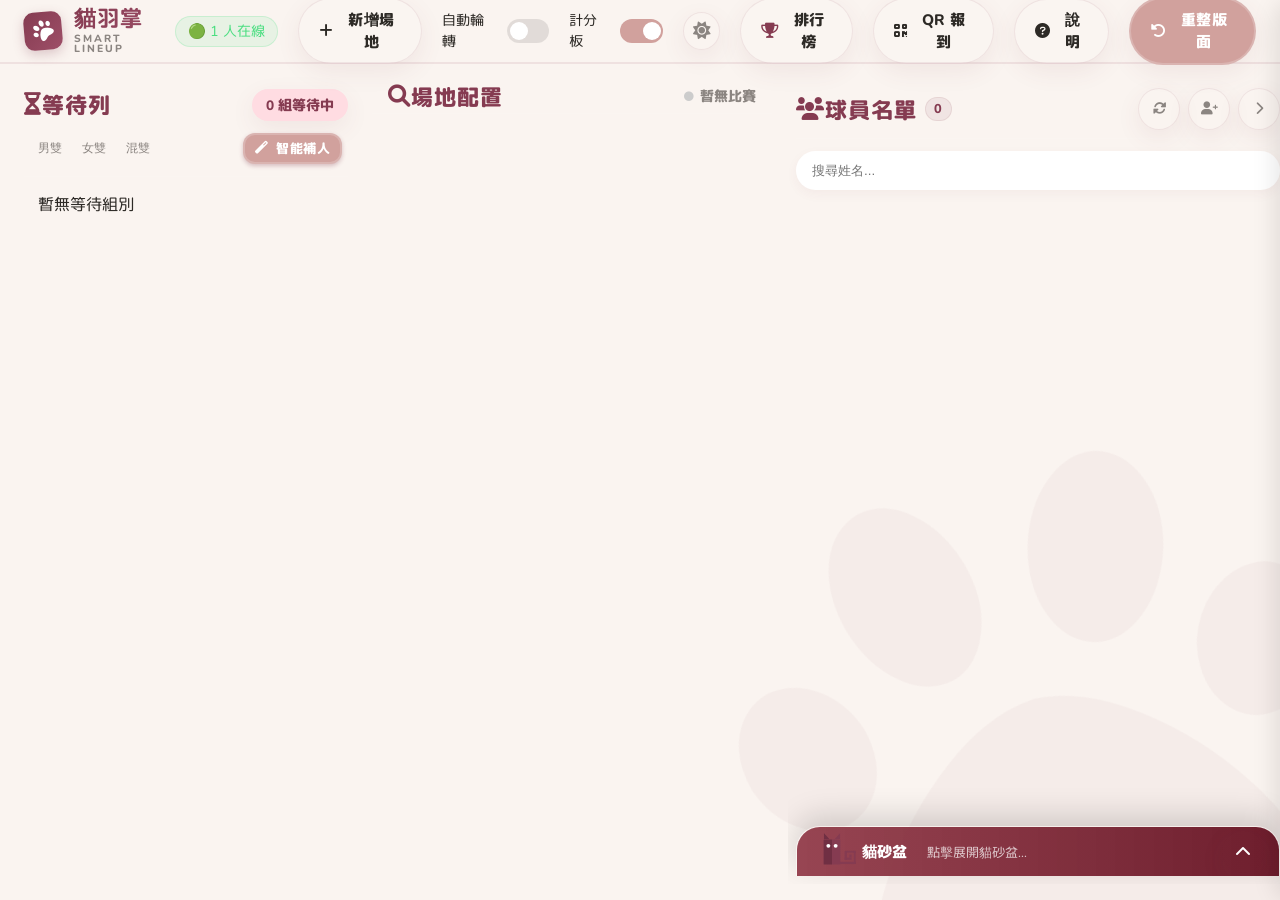
==== commit 691d3d54: "修改使用說明" ====
--- a/index.html
+++ b/index.html
@@ -177,7 +177,7 @@
             <button id="toggleChatBtn" class="icon-btn"><i class="fas fa-chevron-up"></i></button>
           </div>
         </div>
-        
+
         <div id="chatBody" class="chat-body">
           <div id="chatMessageList" class="chat-message-list">
             <div class="chat-empty-state">目前還沒有人在貓砂盆...</div>
@@ -517,20 +517,23 @@
           <ul style="padding-left: 20px; margin: 0;">
             <li style="margin-bottom: 8px;"><b>智能補人：</b>開啟「男/女/混雙」開關後點擊<b>「智能補人」</b>，系統會依上場次數自動分配最佳組合。</li>
             <li style="margin-bottom: 8px;"><b>QR 報到：</b>點擊<b>「QR 報到」</b>產出專屬條碼，讓球友掃描後自行輸入姓名加入名單。</li>
-            <li style="margin-bottom: 8px;"><b>整理名單：</b>若名單重疊或跑版，點擊名單旁的 <i class="fas fa-sync-alt"></i> 即可自動校對格線。</li>
+            <li style="margin-bottom: 8px;"><b>整理名單：</b>點擊名單旁的 <i class="fas fa-sync-alt"></i> 符號，可自動校正球員格子的排列位置。</li>
+            <li style="margin-bottom: 8px;"><b>防疫冷板凳：</b>閒置超過 15 分鐘會出現<b>「雪花」</b>，30 分鐘以上會顯示<b>「結冰標籤」</b>與具體等待分鐘數。</li>
           </ul>
         </div>
 
-        <!-- 數據與趣味 -->
-        <div class="help-section">
+        <!-- 系統管理與互動 -->
+        <div class="help-section" style="margin-bottom: 20px;">
           <h3
             style="margin-bottom: 10px; color: var(--gold-start); border-bottom: 1px solid rgba(133,59,81,0.1); padding-bottom: 5px;">
-            <i class="fas fa-chart-line"></i> 統計與趣味 (Fun)
+            <i class="fas fa-tools"></i> 系統管理與互動 (Utils)
           </h3>
           <ul style="padding-left: 20px; margin: 0;">
-            <li style="margin-bottom: 8px;"><b>戰績排行：</b>點擊<b>「排行榜」</b>查看今日與生涯勝率。數據會永久保存在伺服器中。</li>
+            <li style="margin-bottom: 8px;"><b>重整版面：</b>歸零所有場次外，還會<b>清空搭檔紀錄</b>並讓全體計時器<b>同步歸零重新起跳</b>。</li>
+            <li style="margin-bottom: 8px;"><b>貓砂盆 (聊天室)：</b>點擊右下角貓咪圖示可開啟交流，點擊輸入框旁頭像可任意切換身分發信。</li>
+            <li style="margin-bottom: 8px;"><b>戰績排行：</b>點擊<b>「排行榜」</b>查看今日與生涯勝率。切換分頁還可查看最強勢的星座分析！</li>
+            <li style="margin-bottom: 8px;"><b>防衝撞系統：</b>當看到「其他使用者操作中」，代表系統正在鎖定保護中，請稍候片刻。</li>
             <li style="margin-bottom: 8px;"><b>星座分析：</b>在排行榜中切換至「星座分析」分頁，查看本團最強勢的星座势力！</li>
-            <li style="margin-bottom: 8px;"><b>防衝撞系統：</b>當看到「其他使用者操作中」，代表系統正在鎖定保護中，請稍候片刻。</li>
           </ul>
         </div>
       </div>
--- a/lineup.css
+++ b/lineup.css
@@ -1704,9 +1704,10 @@
 /* FAB Button */
 .fab-btn {
     position: fixed;
-    bottom: 80px; /* Above the chat header */
+    bottom: 80px;
+    /* Above the chat header */
     right: 32px;
-    background: linear-gradient(135deg, rgba(140, 50, 65, 1), rgba(80, 20, 30, 1)); 
+    background: linear-gradient(135deg, rgba(140, 50, 65, 1), rgba(80, 20, 30, 1));
     color: #ffffff;
     padding: 16px 36px;
     border-radius: 50px;
@@ -2042,11 +2043,13 @@
     }
 
     .fab-btn {
-        bottom: 100px; /* 提高位置，避開底部的聊天室與輸入區域 */
+        bottom: 100px;
+        /* 提高位置，避開底部的聊天室與輸入區域 */
         right: 20px;
         padding: 12px 24px;
         font-size: 0.95rem;
-        background: linear-gradient(135deg, #853b51, #5a1e2d); /* 統一使用酒紅漸層 */
+        background: linear-gradient(135deg, #853b51, #5a1e2d);
+        /* 統一使用酒紅漸層 */
         color: white;
         border-radius: 50px;
         box-shadow: 0 10px 30px rgba(80, 20, 30, 0.4);
@@ -2055,7 +2058,8 @@
         align-items: center;
         gap: 10px;
         font-weight: 800;
-        z-index: 2500; /* 確保在聊天室之上 */
+        z-index: 2500;
+        /* 確保在聊天室之上 */
         animation: fabPulse 2s infinite;
     }
 
@@ -3552,20 +3556,34 @@
 
 /* --- Anti-Bench-Warming (防冷板凳機制) --- */
 .bench-badge {
-    position: absolute;
-    bottom: -10px;
-    left: -10px;
-    width: 24px;
-    height: 24px;
-    background: #ffffff;
-    border-radius: 50%;
-    display: flex;
-    justify-content: center;
-    align-items: center;
-    font-size: 14px;
-    box-shadow: 0 2px 5px rgba(0, 0, 0, 0.2);
-    z-index: 10;
-    cursor: help;
+    position: absolute !important;
+    top: -25px !important;
+    /* 全裝置統一：推到上方避開所有圖示 */
+    left: 50% !important;
+    transform: translateX(-50%) !important;
+    bottom: auto !important;
+    width: auto !important;
+    height: 18px !important;
+    background: rgba(255, 255, 255, 0.95);
+    backdrop-filter: blur(4px);
+    border: 1px solid #e0e0e0;
+    border-radius: 9px !important;
+    padding: 0 5px !important;
+    display: flex !important;
+    align-items: center !important;
+    justify-content: center !important;
+    gap: 2px !important;
+    box-shadow: 0 2px 5px rgba(0, 0, 0, 0.1);
+    z-index: 25 !important;
+    white-space: nowrap !important;
+    pointer-events: none;
+}
+
+.bench-mins {
+    font-size: 10px;
+    font-weight: 800;
+    color: #333;
+    font-family: 'Nunito', sans-serif;
 }
 
 .player-chip.cold-bench .player-avatar {
@@ -3643,9 +3661,9 @@
     border-radius: 24px 24px 0 0;
     transition: height 0.4s cubic-bezier(0.18, 0.89, 0.32, 1.28);
     z-index: 100;
-    overflow: hidden; /* 恢復圓角裁剪 */
+    overflow: hidden;
+    /* 恢復圓角裁剪 */
     flex-shrink: 0;
-    margin: 0 12px;
     box-shadow: 0 -10px 30px rgba(0, 0, 0, 0.15);
 }
 
@@ -3810,7 +3828,8 @@
     overflow: hidden;
     opacity: 0;
     transition: opacity 0.3s;
-    background: #ffffff; /* 亮色模式預設 */
+    background: #ffffff;
+    /* 亮色模式預設 */
 }
 
 /* 當 body 有 .light-mode 類別時，實際上是顯示暗色樣式 */
@@ -3836,23 +3855,19 @@
 
 .chat-input-area {
     padding: 12px 15px;
-    background: #ffffff; /* 亮色模式預設 */
-    border-top: 1px solid rgba(0, 0, 0, 0.05);
+    background: #ffffff !important;
+    /* 亮色模式：純白 */
+    border-top: 1px solid rgba(0, 0, 0, 0.05) !important;
     display: flex;
     flex-direction: column;
     gap: 8px;
-    position: relative; /* 作為彈窗的基準點 */
-}
-
-/* 當 body 有 .light-mode 時切換為深色輸入區 */
+    position: relative;
+}
+
 body.light-mode .chat-input-area {
-    background: #25252a;
-    border-top: 1px solid rgba(255, 255, 255, 0.08);
-}
-
-body.light-mode .chat-input-area {
-    background: rgba(255, 255, 255, 0.5);
-    border-top: 1px solid var(--border-light);
+    background: #2d141e !important;
+    /* 暗色模式：深褐色 */
+    border-top: 1px solid rgba(255, 255, 255, 0.05) !important;
 }
 
 /* 身分選取器已重構為自訂彈窗 */
@@ -3869,27 +3884,22 @@
 
 .chat-input-wrapper input {
     flex: 1;
-    background: #ffffff; /* 亮色模式預設 */
-    color: #333;
-    border: 1px solid rgba(0, 0, 0, 0.1);
+    background: #f8f8f8 !important;
+    /* 亮色：淡灰 */
+    color: #333 !important;
+    border: 1px solid rgba(0, 0, 0, 0.08) !important;
     border-radius: 20px;
     padding: 8px 15px;
     font-size: 0.9rem;
     outline: none;
-    transition: border-color 0.2s;
-    min-width: 0;
-}
-
-/* 當 body 有 .light-mode 時切換為深色輸入框 */
+    transition: all 0.2s;
+}
+
 body.light-mode .chat-input-wrapper input {
-    background: var(--bg-dark);
-    color: var(--text-main);
-    border: 1px solid rgba(255, 255, 255, 0.1);
-}
-
-body.light-mode .chat-input-wrapper input {
-    background: #fff;
-    border-color: var(--border-light);
+    background: rgba(255, 255, 255, 0.05) !important;
+    /* 暗色：透明白 */
+    color: #eee !important;
+    border: 1px solid rgba(255, 255, 255, 0.1) !important;
 }
 
 .chat-input-wrapper input:focus {
@@ -3927,8 +3937,15 @@
 }
 
 @keyframes bubblePop {
-    from { transform: scale(0.8); opacity: 0; }
-    to { transform: scale(1); opacity: 1; }
+    from {
+        transform: scale(0.8);
+        opacity: 0;
+    }
+
+    to {
+        transform: scale(1);
+        opacity: 1;
+    }
 }
 
 .chat-msg.me {
@@ -3986,7 +4003,8 @@
 .chat-msg-name {
     font-size: 0.75rem;
     font-weight: 800;
-    color: #bbb; /* 暗色模式姓名顏色 */
+    color: var(--gold-start);
+    /* 改用金色加強對比與識別度 */
 }
 
 body.light-mode .chat-msg-name {
@@ -4100,7 +4118,7 @@
 }
 
 body.light-mode .chat-identity-trigger {
-    background: #f8f9fa;
+
     border-color: var(--border-light);
 }
 
@@ -4153,27 +4171,37 @@
 
 .identity-popup {
     position: absolute;
-    bottom: 70px; /* 提高位置，使其浮在輸入框上方 */
+    bottom: 70px;
+    /* 提高位置，使其浮在輸入框上方 */
     left: 10px;
     right: 10px;
-    background: rgba(45, 20, 30, 0.98);
-    backdrop-filter: blur(20px);
+    background: rgba(45, 20, 30, 0.95) !important;
+    backdrop-filter: blur(20px) !important;
     -webkit-backdrop-filter: blur(20px);
-    border: 1px solid rgba(255, 255, 255, 0.15);
+    border: 1px solid rgba(255, 255, 255, 0.1) !important;
     border-radius: 20px;
     max-height: 280px;
     overflow-y: auto;
-    z-index: 3000; /* 提高層級，確保在最前方 */
+    z-index: 3000;
+    /* 提高層級，確保在最前方 */
     box-shadow: 0 20px 50px rgba(0, 0, 0, 0.6);
     display: flex;
     flex-direction: column;
-    padding: 12px 8px; /* 增加上下內距，避免第一項被遮住 */
+    padding: 12px 8px;
+    /* 增加上下內距，避免第一項被遮住 */
     animation: popupSlide 0.4s cubic-bezier(0.18, 0.89, 0.32, 1.28);
 }
 
 @keyframes popupSlide {
-    from { transform: translateY(20px) scale(0.95); opacity: 0; }
-    to { transform: translateY(0) scale(1); opacity: 1; }
+    from {
+        transform: translateY(20px) scale(0.95);
+        opacity: 0;
+    }
+
+    to {
+        transform: translateY(0) scale(1);
+        opacity: 1;
+    }
 }
 
 .identity-popup.hidden {
@@ -4208,8 +4236,16 @@
 }
 
 .id-card.active {
-    background: rgba(133, 59, 81, 0.15);
-    border: 1px solid rgba(133, 59, 81, 0.3);
+    background: rgba(133, 59, 81, 0.4) !important;
+    /* 顯著加深背景 */
+    border: 2px solid var(--gold-start) !important;
+    /* 加粗金色邊框 */
+    box-shadow: 0 0 15px rgba(255, 215, 0, 0.2) !important;
+}
+
+body.light-mode .id-card.active {
+    background: rgba(133, 59, 81, 0.1) !important;
+    border: 2px solid var(--gold-start) !important;
 }
 
 .id-card-avatar {
@@ -4229,12 +4265,13 @@
 .id-card-name {
     font-size: 0.95rem;
     font-weight: 800;
-    color: #ffffff; /* 改為純白色以確保在深色背景下清晰 */
+    color: #ffd8df;
+    /* 改為溫柔的淺粉白，避免死白刺眼 */
 }
 
 .id-card-gender {
     font-size: 0.8rem;
-    color: var(--gold-start); /* 改為品牌金，更有質感 */
+    color: var(--gold-start);
+    /* 改為品牌金，更有質感 */
     margin-left: auto;
-}
-+}
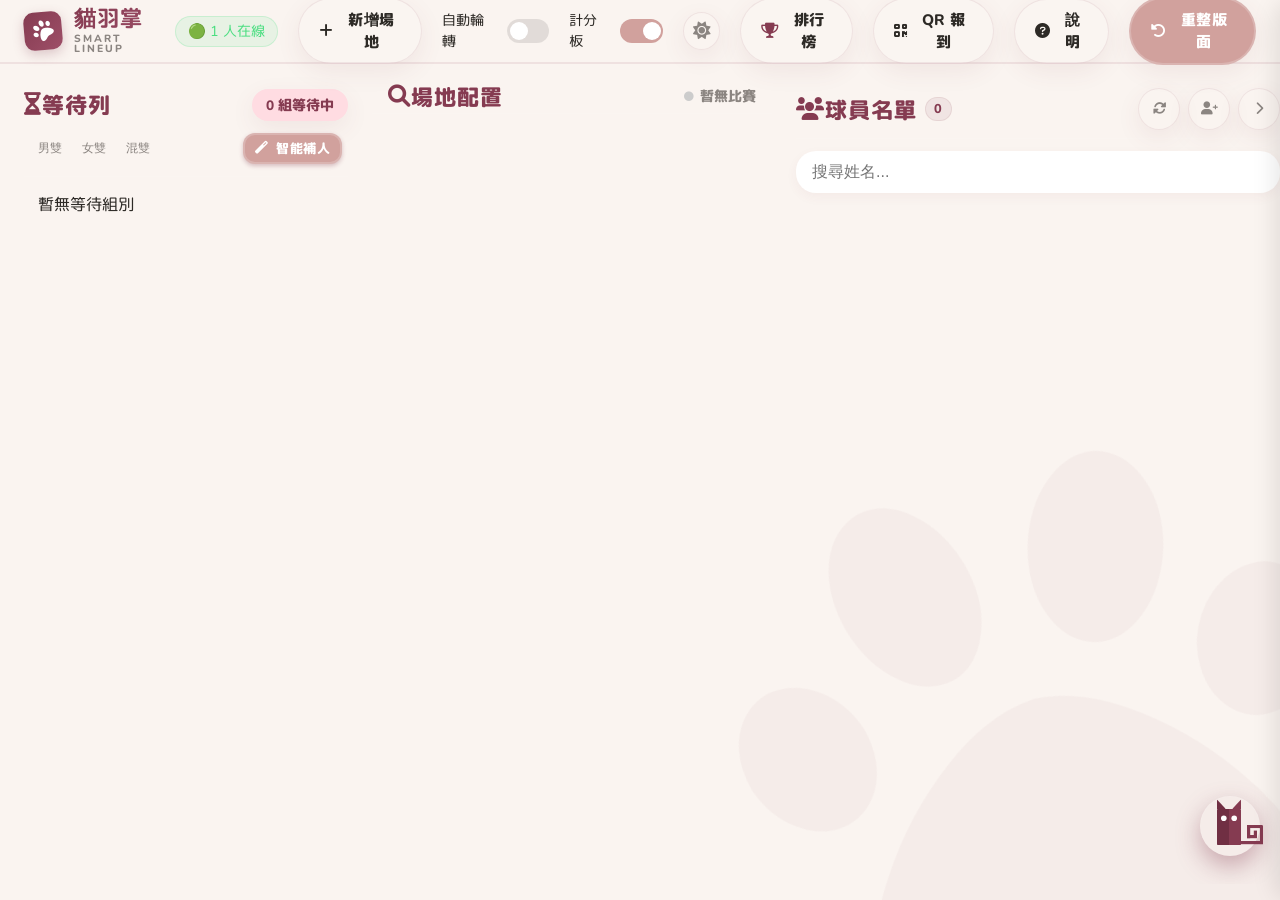
==== commit 91bf3375: "修改 記分板 計分方式" ====
--- a/index.html
+++ b/index.html
@@ -673,6 +673,28 @@
 
   <!-- 聊天室已移入側邊欄 -->
 
+  <!-- 手動輸入分數彈窗 (Manual Score Input) -->
+  <div id="scoreModalOverlay" class="modal-overlay hidden">
+    <div class="modal score-modal">
+      <h3>手動輸入比分</h3>
+      <div class="score-input-group">
+        <div class="score-input-item">
+          <label>Team A (左)</label>
+          <input type="number" id="manualScoreA" value="15" min="0" max="99">
+        </div>
+        <div class="score-separator">:</div>
+        <div class="score-input-item">
+          <label>Team B (右)</label>
+          <input type="number" id="manualScoreB" value="15" min="0" max="99">
+        </div>
+      </div>
+      <div class="modal-actions">
+        <button id="cancelScoreModalBtn" class="btn btn-silver">取消</button>
+        <button id="confirmScoreModalBtn" class="btn btn-gold">確認</button>
+      </div>
+    </div>
+  </div>
+
   <script src="https://cdnjs.cloudflare.com/ajax/libs/html2canvas/1.4.1/html2canvas.min.js"></script>
   <script src="lineup.js"></script>
 </body>
--- a/lineup.css
+++ b/lineup.css
@@ -318,7 +318,10 @@
     background-color: var(--bg-dark);
     color: var(--text-main);
     height: 100vh;
+    height: 100dvh; /* Fix Safari viewport height */
+    width: 100%;
     overflow: hidden;
+    overscroll-behavior-y: none; /* Prevent iOS bouncy scrolling */
     display: flex;
     flex-direction: column;
 }
@@ -489,7 +492,10 @@
     overflow: hidden;
     padding: 16px;
     gap: 16px;
-}
+    height: calc(100vh - 100px);
+    /* 桌面版固定高度，防止跑版 */
+}
+
 
 /* --- Panels (Glassmorphism) --- */
 .panel {
@@ -1166,14 +1172,15 @@
 
 /* --- Players --- */
 .players-panel {
-    /* Widen to fit 4-5 columns comfortably */
+    /* 穩定側邊欄寬與高，為貓頭推擠做準備 */
     width: 500px;
+    height: 100%;
+    /* 繼承自 main-container */
     flex-shrink: 0;
     transition: width 0.3s ease;
     display: flex;
     flex-direction: column;
     overflow: hidden;
-    /* 防止內容溢出 */
     position: relative;
 }
 
@@ -1208,17 +1215,30 @@
 
 #playerPool {
     flex: 1;
-    /* 重要：讓名單佔據剩餘空間 */
+    /* 名單佔據所有剩餘空間，推擠邏輯的核心 */
     overflow-y: auto;
+    overflow-x: hidden; /* 強制禁止水平捲軸 */
     position: relative;
-    padding-bottom: 20px;
-    /* 底部緩衝 */
+    padding: 0 10px 20px 10px; /* 增加左右內距，防止捲軸蓋到內容 */
     width: 100%;
-    height: 100%;
     background: transparent;
     border: none;
-    overflow: auto;
-    /* Allow scrolling if players are out of bounds */
+    scrollbar-width: thin;
+    scrollbar-color: rgba(133, 59, 81, 0.2) transparent;
+}
+
+/* 美化側邊欄捲軸 */
+#playerPool::-webkit-scrollbar {
+    width: 6px;
+}
+
+#playerPool::-webkit-scrollbar-track {
+    background: transparent;
+}
+
+#playerPool::-webkit-scrollbar-thumb {
+    background: rgba(133, 59, 81, 0.15);
+    border-radius: 10px;
 }
 
 .filter-bar {
@@ -1233,6 +1253,7 @@
     padding: 12px 16px;
     border-radius: 20px;
     color: var(--text-main);
+    font-size: 16px; /* explicitly 16px to prevent iOS auto-zoom */
 }
 
 .filter-bar input:focus {
@@ -1556,7 +1577,7 @@
     .modal input,
     .modal select {
         padding: 10px 14px;
-        font-size: 0.9rem;
+        font-size: 16px; /* explicitly 16px to prevent iOS auto-zoom */
     }
 
     /* Compress Career Stats Card on Mobile */
@@ -1616,6 +1637,7 @@
     color: var(--text-main);
     font-family: inherit;
     font-weight: 600;
+    font-size: 16px; /* explicitly 16px to prevent iOS auto-zoom */
 }
 
 .modal input:focus,
@@ -1807,6 +1829,7 @@
     .panel {
         padding: 0px !important;
     }
+
 }
 
 @media (max-width: 1200px) {
@@ -2043,7 +2066,7 @@
     }
 
     .fab-btn {
-        bottom: 100px;
+        bottom: 130px;
         /* 提高位置，避開底部的聊天室與輸入區域 */
         right: 20px;
         padding: 12px 24px;
@@ -2438,7 +2461,7 @@
 
 .drawer-header {
     padding: 20px;
-    background: var(--gold-end);
+    background: linear-gradient(to right, rgba(140, 50, 65, 0.9), rgba(110, 30, 45, 1));
     color: white;
     display: flex;
     justify-content: space-between;
@@ -3659,12 +3682,49 @@
     border: 1px solid rgba(255, 255, 255, 0.1);
     border-bottom: none;
     border-radius: 24px 24px 0 0;
-    transition: height 0.4s cubic-bezier(0.18, 0.89, 0.32, 1.28);
+    transition: all 0.5s cubic-bezier(0.18, 0.89, 0.32, 1.28);
+    /* 關鍵動畫曲線 */
     z-index: 100;
-    overflow: hidden;
-    /* 恢復圓角裁剪 */
     flex-shrink: 0;
     box-shadow: 0 -10px 30px rgba(0, 0, 0, 0.15);
+    overflow: visible !important;
+    /* 確保紅點不被裁切 */
+}
+
+/* 電腦版收合狀態：變身氣泡 */
+@media (min-width: 769px) {
+    .chat-integrated.collapsed {
+        height: 60px !important;
+        width: 60px !important;
+        border-radius: 50% !important;
+        margin: 0 20px 20px auto !important;
+        /* 靠側邊欄右下角 */
+        box-shadow: 0 10px 25px rgba(133, 59, 81, 0.4) !important;
+        animation: bubble-pulse 2s infinite ease-in-out;
+    }
+
+    /* 收合時隱藏所有文字與輸入框，僅留貓頭 */
+    .chat-integrated.collapsed .chat-title-text,
+    .chat-integrated.collapsed .chat-ticker,
+    .chat-integrated.collapsed #toggleChatBtn,
+    .chat-integrated.collapsed .chat-body {
+        display: none !important;
+    }
+
+    .chat-integrated.collapsed .chat-header {
+        background: transparent !important;
+        padding: 0 !important;
+        height: 100% !important;
+        display: flex !important;
+        justify-content: center !important;
+        align-items: center !important;
+    }
+
+    /* 展開狀態的高度 */
+    .chat-integrated.expanded {
+        height: 400px !important;
+        width: 100% !important;
+    }
 }
 
 body.light-mode .chat-integrated {
@@ -3685,6 +3745,130 @@
     max-height: 60vh;
 }
 
+/* 手機版：進化為懸浮貓咪泡泡 (Floating Bubble) */
+@media (max-width: 768px) {
+    .chat-integrated {
+        position: fixed !important;
+        bottom: 20px !important;
+        right: 20px !important;
+        width: 60px !important;
+        height: 60px !important;
+        border-radius: 50% !important;
+        margin: 0 !important;
+        box-shadow: 0 10px 30px rgba(133, 59, 81, 0.4) !important;
+        transition: all 0.5s cubic-bezier(0.18, 0.89, 0.32, 1.28) !important;
+        overflow: visible !important;
+        /* 重要：防止紅點被圓形裁切 */
+        z-index: 5000 !important;
+    }
+
+    .chat-integrated.collapsed .chat-title-text,
+    .chat-integrated.collapsed .chat-ticker,
+    .chat-integrated.collapsed #toggleChatBtn,
+    .chat-integrated.collapsed .chat-body {
+        display: none !important;
+    }
+
+    /* 氣泡模式下的紅點定位 (精確對準右耳朵) */
+    .chat-integrated.collapsed .chat-header-actions {
+        display: flex !important;
+        position: absolute !important;
+        top: -2px !important;
+        right: -2px !important;
+        z-index: 5010 !important;
+        padding: 0 !important;
+        background: transparent !important;
+    }
+
+    .chat-integrated.collapsed .chat-badge {
+        box-shadow: 0 0 10px rgba(255, 77, 79, 0.5) !important;
+    }
+
+    .chat-integrated.collapsed .chat-header {
+        background: transparent !important;
+        padding: 0 !important;
+        display: flex !important;
+        justify-content: center !important;
+        align-items: center !important;
+        height: 100% !important;
+    }
+
+    .chat-integrated.collapsed .chat-cat-logo {
+        width: 100% !important;
+        height: 100% !important;
+        margin: 0 !important;
+    }
+
+    .chat-integrated.collapsed .chat-cat-logo .geometric-cat {
+        transform: scale(0.4) !important;
+        left: 0px !important;
+    }
+
+    /* 手機版展開狀態：從泡泡彈出對話窗 */
+    .chat-integrated.expanded {
+        width: calc(100% - 40px) !important;
+        max-width: 380px !important;
+        height: 70vh !important;
+        max-height: 80vh !important;
+        border-radius: 28px !important;
+        bottom: 20px !important;
+        transform: none !important;
+        background: var(--bg-main) !important;
+    }
+
+    .chat-integrated.expanded .chat-header {
+        border-radius: 28px 28px 0 0 !important;
+    }
+
+    .chat-integrated.expanded .chat-body {
+        display: flex !important;
+    }
+
+    /* 氣泡呼吸動畫 */
+    .chat-integrated.collapsed {
+        animation: bubble-pulse 2s infinite ease-in-out;
+    }
+
+    /* 新訊息晃動提示 */
+    .chat-integrated.collapsed.has-unread {
+        animation: bubble-shake 0.5s ease-in-out infinite;
+    }
+}
+
+@keyframes bubble-pulse {
+    0% {
+        transform: scale(1);
+        box-shadow: 0 5px 15px rgba(133, 59, 81, 0.4);
+    }
+
+    50% {
+        transform: scale(1.05);
+        box-shadow: 0 10px 25px rgba(133, 59, 81, 0.6);
+    }
+
+    100% {
+        transform: scale(1);
+        box-shadow: 0 5px 15px rgba(133, 59, 81, 0.4);
+    }
+}
+
+@keyframes bubble-shake {
+
+    0%,
+    100% {
+        transform: rotate(0);
+    }
+
+    25% {
+        transform: rotate(-10deg);
+    }
+
+    75% {
+        transform: rotate(10deg);
+    }
+}
+
+
 /* 標題與 Ticker */
 .chat-integrated .chat-header {
     height: 50px;
@@ -3693,6 +3877,7 @@
     align-items: center;
     justify-content: space-between;
     cursor: pointer;
+    border-radius: 24px 24px 0 0;
     background: linear-gradient(to right, rgba(140, 50, 65, 0.9), rgba(110, 30, 45, 1));
     color: #fff;
     flex-shrink: 0;
@@ -3732,8 +3917,13 @@
     transform-origin: center;
     flex-shrink: 0;
     position: absolute;
-    /* 修正由於原組件位移導致的中間偏誤 */
     left: -10px;
+}
+
+/* 氣泡模式下的貓頭比例優化 (穩定比例) */
+.chat-integrated.collapsed .chat-cat-logo .geometric-cat {
+    transform: scale(0.4) !important;
+    left: -2px !important;
 }
 
 
@@ -3785,6 +3975,9 @@
 }
 
 .chat-badge {
+    position: absolute;
+    top: -2px;
+    right: -2px;
     background: #ff4d4f;
     color: #fff;
     font-size: 10px;
@@ -3797,7 +3990,106 @@
     align-items: center;
     padding: 0 4px;
     border: 1px solid #fff;
-}
+    animation: badge-heartbeat 1.5s infinite;
+}
+
+@keyframes badge-heartbeat {
+    0% {
+        transform: scale(1);
+    }
+
+    15% {
+        transform: scale(1.3);
+    }
+
+    30% {
+        transform: scale(1);
+    }
+
+    45% {
+        transform: scale(1.3);
+    }
+
+    100% {
+        transform: scale(1);
+    }
+}
+
+/* --- 電腦版對話雲朵 (Speech Bubble) --- */
+.chat-speech-bubble {
+    position: fixed;
+    bottom: 115px;
+    /* 提升高度，避免遮擋貓頭 */
+    right: 60px;
+    /* 向左偏移，對準左上方 */
+    background: white;
+    padding: 10px 15px;
+    border-radius: 18px;
+    box-shadow: 0 10px 30px rgba(0, 0, 0, 0.15);
+    z-index: 5000;
+    font-size: 0.85rem;
+    font-weight: 700;
+    color: #333;
+    max-width: 240px; /* 稍微放寬，讓文字更舒適 */
+    word-wrap: break-word; /* 舊版瀏覽器相容 */
+    overflow-wrap: break-word; /* 現代折行標準 */
+    word-break: break-word; /* 強制超長單字折行 */
+    line-height: 1.4;
+    pointer-events: none;
+    animation: bubble-slide-in 0.4s cubic-bezier(0.18, 0.89, 0.32, 1.28) forwards;
+}
+
+@media (max-width: 1200px) {
+    .chat-speech-bubble {
+        bottom: 100px;
+        /* 提升高度，避免遮擋貓頭 */
+        right: 45px;
+        /* 向左偏移，對準左上方 */
+    }
+}
+
+@media (max-width: 768px) {
+    .chat-speech-bubble {
+        bottom: 90px;
+        /* 提升高度，避免遮擋貓頭 */
+        right: 35px;
+        /* 向左偏移，對準左上方 */
+    }
+}
+
+.chat-speech-bubble::after {
+    content: "";
+    position: absolute;
+    bottom: -8px;
+    right: 20px;
+    border-width: 8px 8px 0 8px;
+    border-style: solid;
+    border-color: white transparent transparent transparent;
+}
+
+@keyframes bubble-slide-in {
+    from {
+        opacity: 0;
+        transform: translateY(20px) scale(0.8);
+    }
+
+    to {
+        opacity: 1;
+        transform: translateY(0) scale(1);
+    }
+}
+
+.chat-bubble-fadeout {
+    animation: bubble-fade-out 0.5s forwards !important;
+}
+
+@keyframes bubble-fade-out {
+    to {
+        opacity: 0;
+        transform: translateY(-10px) scale(0.9);
+    }
+}
+
 
 .chat-badge.hidden {
     display: none;
@@ -3890,7 +4182,7 @@
     border: 1px solid rgba(0, 0, 0, 0.08) !important;
     border-radius: 20px;
     padding: 8px 15px;
-    font-size: 0.9rem;
+    font-size: 16px; /* explicitly 16px to prevent iOS auto-zoom */
     outline: none;
     transition: all 0.2s;
 }
@@ -4274,4 +4566,88 @@
     color: var(--gold-start);
     /* 改為品牌金，更有質感 */
     margin-left: auto;
-}+}
+/* --- Score Modal Styling (Horizontal/Premium) --- */
+.score-modal {
+    max-width: 360px !important;
+    padding: 32px !important;
+    border: 2px solid var(--gold-start);
+}
+
+.score-input-group {
+    display: flex;
+    align-items: center;
+    justify-content: center;
+    gap: 20px;
+    margin: 25px 0;
+}
+
+.score-input-item {
+    display: flex;
+    flex-direction: column;
+    align-items: center;
+    gap: 10px;
+    flex: 1;
+}
+
+.score-input-item label {
+    font-size: 0.85rem;
+    font-weight: 800;
+    color: var(--text-muted);
+    white-space: nowrap;
+}
+
+.score-input-item input {
+    width: 100% !important;
+    max-width: 100px;
+    font-size: 2rem !important;
+    font-weight: 900 !important;
+    text-align: center !important;
+    padding: 12px 0 !important;
+    border-radius: 18px !important;
+    background: rgba(133, 59, 81, 0.04) !important;
+    border: 2px solid transparent !important;
+    color: var(--gold-start) !important;
+    transition: all 0.2s ease;
+}
+
+.score-input-item input:focus {
+    background: #fff !important;
+    outline: none;
+    box-shadow: 0 0 15px rgba(133, 59, 81, 0.1);
+}
+
+/* 隱藏瀏覽器預設的數字上下箭頭 */
+.score-input-item input::-webkit-outer-spin-button,
+.score-input-item input::-webkit-inner-spin-button {
+    -webkit-appearance: none;
+    margin: 0;
+}
+.score-input-item input[type=number] {
+    -moz-appearance: textfield;
+}
+
+/* 分隊控色：左紅右綠 */
+#manualScoreA {
+    color: var(--gold-start) !important;
+    border: 2px solid rgba(133, 59, 81, 0.2) !important;
+}
+#manualScoreA:focus {
+    border-color: var(--gold-start) !important;
+}
+
+#manualScoreB {
+    color: var(--accent-green) !important;
+    border: 2px solid rgba(51, 94, 49, 0.2) !important;
+}
+#manualScoreB:focus {
+    border-color: var(--accent-green) !important;
+}
+
+.score-separator {
+    font-size: 2.2rem;
+    font-weight: 900;
+    color: var(--gold-start);
+    padding-top: 25px; /* Offset label height */
+    opacity: 0.5;
+}
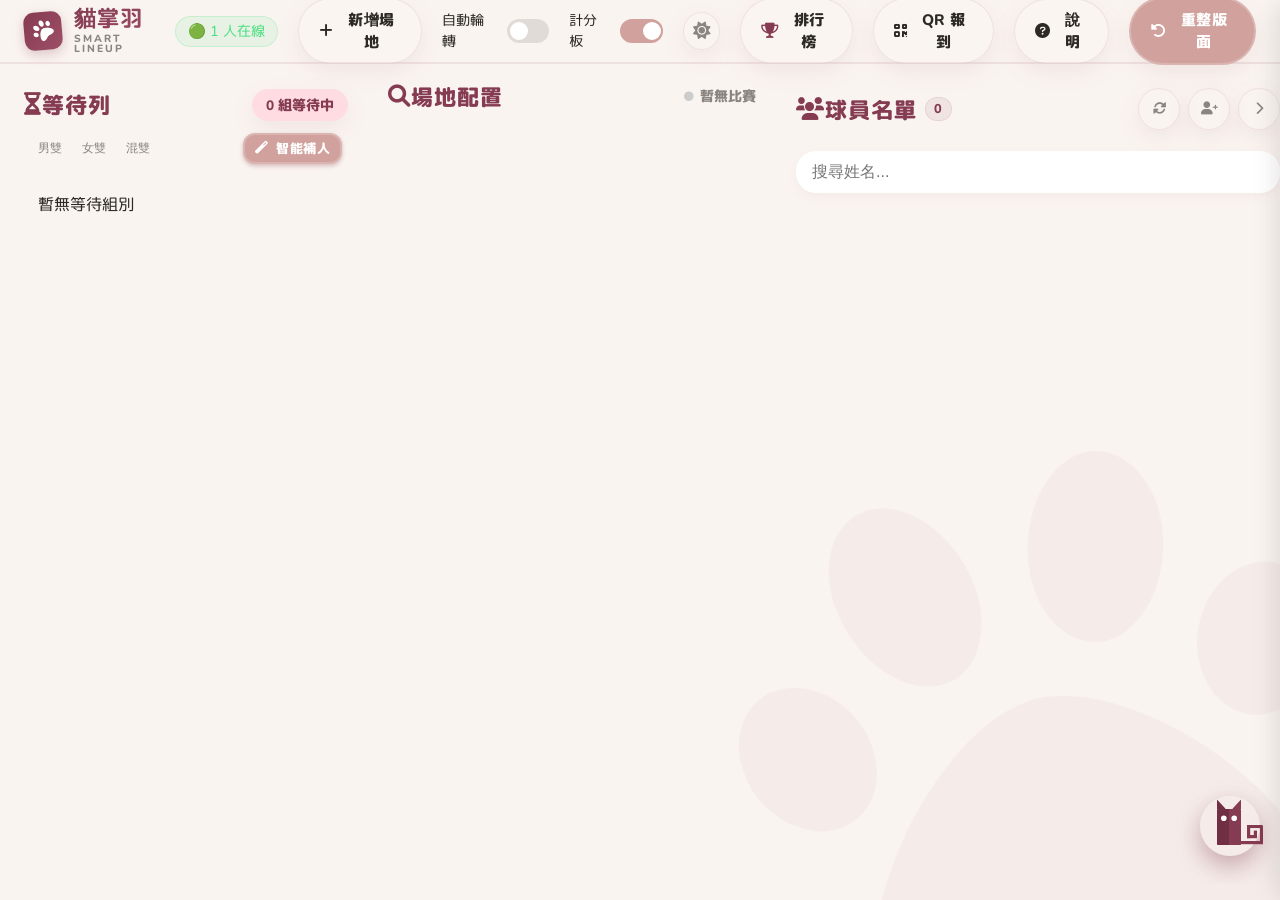
==== commit 5403e5ed: "修改 主名稱 及內部主名稱" ====
--- a/index.html
+++ b/index.html
@@ -4,7 +4,7 @@
 <head>
   <meta charset="UTF-8">
   <meta name="viewport" content="width=device-width, initial-scale=1.0">
-  <title>貓羽掌 | Smart Lineup</title>
+  <title>貓掌羽 | Smart Lineup</title>
   <link rel="icon" type="image/png" href="./cat_logo.png">
   <!-- Firebase SDK -->
   <script src="https://www.gstatic.com/firebasejs/8.10.1/firebase-app.js"></script>
@@ -36,7 +36,7 @@
         <i class="fa-solid fa-paw" style="color: white; transform: rotate(-40deg); font-size: 1.3rem;"></i>
       </div>
       <div style="display: flex; flex-direction: column; justify-content: center;">
-        <h1 style="font-size: 1.4rem; line-height: 1.1; margin: 0;">貓羽掌</h1>
+        <h1 style="font-size: 1.4rem; line-height: 1.1; margin: 0;">貓掌羽</h1>
         <span
           style="font-size: 0.65rem; color: var(--text-muted); letter-spacing: 2px; font-weight: 800; margin-top: 2px; text-transform: uppercase; line-height: 1;">Smart
           Lineup</span>
@@ -550,7 +550,7 @@
   <div id="mobileDrawer" class="mobile-drawer">
     <div class="drawer-header">
       <div class="drawer-logo">
-        <i class="fa-solid fa-paw"></i> 貓羽掌功能選單
+        <i class="fa-solid fa-paw"></i> 貓掌羽功能選單
       </div>
       <button id="closeDrawerBtn" class="icon-btn"><i class="fas fa-times"></i></button>
     </div>
@@ -662,7 +662,7 @@
 
       <div class="export-footer">
         <div class="footer-info">
-          <p>貓羽掌智慧排點系統 @ Smart Lineup</p>
+          <p>貓掌羽智慧排點系統 @ Smart Lineup</p>
         </div>
         <div id="exportQrArea" class="footer-qr">
           <!-- Small QR code can be mirror here if needed -->
@@ -699,4 +699,4 @@
   <script src="lineup.js"></script>
 </body>
 
-</html>+</html>
--- a/lineup.css
+++ b/lineup.css
@@ -317,11 +317,12 @@
     font-family: 'Nunito', 'M PLUS Rounded 1c', 'Noto Sans TC', sans-serif;
     background-color: var(--bg-dark);
     color: var(--text-main);
-    height: 100vh;
-    height: 100dvh; /* Fix Safari viewport height */
+    height: 100dvh;
+    /* Fix Safari viewport height */
     width: 100%;
     overflow: hidden;
-    overscroll-behavior-y: none; /* Prevent iOS bouncy scrolling */
+    overscroll-behavior-y: none;
+    /* Prevent iOS bouncy scrolling */
     display: flex;
     flex-direction: column;
 }
@@ -927,9 +928,13 @@
 }
 
 .courts-grid {
-    display: flex;
-    flex-direction: column;
-    gap: 20px;
+    display: grid;
+    /* 調降併排門檻至 260px，確保 1180px 下能並排且不擠開側邊欄 */
+    grid-template-columns: repeat(auto-fit, minmax(260px, 1fr));
+    /* 自適應高度：確保場地絕對不小於內容 (max-content)，避免重疊；若有空間則平分填滿 (1fr) */
+    grid-auto-rows: minmax(max-content, 1fr);
+    gap: 30px;
+    /* 稍微增加間距，讓並排時更美觀 */
     overflow-y: auto;
     height: 100%;
 }
@@ -938,12 +943,14 @@
     background: #ffffff;
     border-radius: 40px;
     border: none !important;
-    padding: 24px;
+    padding: 16px 20px;
+    /* 從 24px 微調為 16px 20px，爭取垂直空間 */
     display: flex;
     flex-direction: column;
     overflow: hidden;
     transition: all 0.3s;
-    min-height: 570px;
+    min-height: 460px;
+    /* 從 570px 下修，確保 2x2 或 2x1 佈局在 iPad 下更完整 */
     box-shadow: 0 10px 30px rgba(133, 59, 81, 0.05);
 }
 
@@ -990,8 +997,7 @@
 
 .court-visual {
     width: 100%;
-    height: auto;
-    min-height: 240px;
+    min-height: 280px;
     padding: 0 16px;
     background: #55AE71 !important;
     border-radius: 40px;
@@ -1000,8 +1006,10 @@
     display: grid;
     grid-template-columns: 1fr auto 1fr;
     grid-template-rows: 1fr;
-    box-shadow: none;
+    flex: 1;
+    /* 重要：讓場地跟著卡片一起長高 */
     margin-bottom: 56px;
+    /* 為下方的計分板留空間 */
 }
 
 .court-net {
@@ -1217,9 +1225,11 @@
     flex: 1;
     /* 名單佔據所有剩餘空間，推擠邏輯的核心 */
     overflow-y: auto;
-    overflow-x: hidden; /* 強制禁止水平捲軸 */
+    overflow-x: hidden;
+    /* 強制禁止水平捲軸 */
     position: relative;
-    padding: 0 10px 20px 10px; /* 增加左右內距，防止捲軸蓋到內容 */
+    padding: 0 10px 120px 10px;
+    /* 增加底部內距，防止 fab-btn (加入列隊按鈕) 蓋到最後一排球員 */
     width: 100%;
     background: transparent;
     border: none;
@@ -1253,7 +1263,8 @@
     padding: 12px 16px;
     border-radius: 20px;
     color: var(--text-main);
-    font-size: 16px; /* explicitly 16px to prevent iOS auto-zoom */
+    font-size: 16px;
+    /* explicitly 16px to prevent iOS auto-zoom */
 }
 
 .filter-bar input:focus {
@@ -1577,7 +1588,8 @@
     .modal input,
     .modal select {
         padding: 10px 14px;
-        font-size: 16px; /* explicitly 16px to prevent iOS auto-zoom */
+        font-size: 16px;
+        /* explicitly 16px to prevent iOS auto-zoom */
     }
 
     /* Compress Career Stats Card on Mobile */
@@ -1637,7 +1649,8 @@
     color: var(--text-main);
     font-family: inherit;
     font-weight: 600;
-    font-size: 16px; /* explicitly 16px to prevent iOS auto-zoom */
+    font-size: 16px;
+    /* explicitly 16px to prevent iOS auto-zoom */
 }
 
 .modal input:focus,
@@ -2066,10 +2079,11 @@
     }
 
     .fab-btn {
-        bottom: 130px;
+        bottom: 25px;
         /* 提高位置，避開底部的聊天室與輸入區域 */
-        right: 20px;
-        padding: 12px 24px;
+        right: 50;
+        transform: translateX(-50%) !important;
+
         font-size: 0.95rem;
         background: linear-gradient(135deg, #853b51, #5a1e2d);
         /* 統一使用酒紅漸層 */
@@ -4030,10 +4044,14 @@
     font-size: 0.85rem;
     font-weight: 700;
     color: #333;
-    max-width: 240px; /* 稍微放寬，讓文字更舒適 */
-    word-wrap: break-word; /* 舊版瀏覽器相容 */
-    overflow-wrap: break-word; /* 現代折行標準 */
-    word-break: break-word; /* 強制超長單字折行 */
+    max-width: 240px;
+    /* 稍微放寬，讓文字更舒適 */
+    word-wrap: break-word;
+    /* 舊版瀏覽器相容 */
+    overflow-wrap: break-word;
+    /* 現代折行標準 */
+    word-break: break-word;
+    /* 強制超長單字折行 */
     line-height: 1.4;
     pointer-events: none;
     animation: bubble-slide-in 0.4s cubic-bezier(0.18, 0.89, 0.32, 1.28) forwards;
@@ -4182,7 +4200,8 @@
     border: 1px solid rgba(0, 0, 0, 0.08) !important;
     border-radius: 20px;
     padding: 8px 15px;
-    font-size: 16px; /* explicitly 16px to prevent iOS auto-zoom */
+    font-size: 16px;
+    /* explicitly 16px to prevent iOS auto-zoom */
     outline: none;
     transition: all 0.2s;
 }
@@ -4566,88 +4585,344 @@
     color: var(--gold-start);
     /* 改為品牌金，更有質感 */
     margin-left: auto;
-}
-/* --- Score Modal Styling (Horizontal/Premium) --- */
-.score-modal {
-    max-width: 360px !important;
-    padding: 32px !important;
-    border: 2px solid var(--gold-start);
-}
-
-.score-input-group {
-    display: flex;
-    align-items: center;
-    justify-content: center;
-    gap: 20px;
-    margin: 25px 0;
-}
-
-.score-input-item {
-    display: flex;
-    flex-direction: column;
-    align-items: center;
-    gap: 10px;
-    flex: 1;
-}
-
-.score-input-item label {
-    font-size: 0.85rem;
-    font-weight: 800;
-    color: var(--text-muted);
-    white-space: nowrap;
-}
-
-.score-input-item input {
-    width: 100% !important;
-    max-width: 100px;
-    font-size: 2rem !important;
-    font-weight: 900 !important;
-    text-align: center !important;
-    padding: 12px 0 !important;
-    border-radius: 18px !important;
-    background: rgba(133, 59, 81, 0.04) !important;
-    border: 2px solid transparent !important;
-    color: var(--gold-start) !important;
-    transition: all 0.2s ease;
-}
-
-.score-input-item input:focus {
-    background: #fff !important;
-    outline: none;
-    box-shadow: 0 0 15px rgba(133, 59, 81, 0.1);
-}
-
-/* 隱藏瀏覽器預設的數字上下箭頭 */
-.score-input-item input::-webkit-outer-spin-button,
-.score-input-item input::-webkit-inner-spin-button {
-    -webkit-appearance: none;
-    margin: 0;
-}
-.score-input-item input[type=number] {
-    -moz-appearance: textfield;
-}
-
-/* 分隊控色：左紅右綠 */
-#manualScoreA {
-    color: var(--gold-start) !important;
-    border: 2px solid rgba(133, 59, 81, 0.2) !important;
-}
-#manualScoreA:focus {
-    border-color: var(--gold-start) !important;
-}
-
-#manualScoreB {
-    color: var(--accent-green) !important;
-    border: 2px solid rgba(51, 94, 49, 0.2) !important;
-}
-#manualScoreB:focus {
-    border-color: var(--accent-green) !important;
-}
-
-.score-separator {
-    font-size: 2.2rem;
-    font-weight: 900;
-    color: var(--gold-start);
-    padding-top: 25px; /* Offset label height */
-    opacity: 0.5;
-}
+}
+
+/* --- Score Modal Styling (Horizontal/Premium) --- */
+.score-modal {
+    max-width: 360px !important;
+    padding: 32px !important;
+    border: 2px solid var(--gold-start);
+}
+
+.score-input-group {
+    display: flex;
+    align-items: center;
+    justify-content: center;
+    gap: 20px;
+    margin: 25px 0;
+}
+
+.score-input-item {
+    display: flex;
+    flex-direction: column;
+    align-items: center;
+    gap: 10px;
+    flex: 1;
+}
+
+.score-input-item label {
+    font-size: 0.85rem;
+    font-weight: 800;
+    color: var(--text-muted);
+    white-space: nowrap;
+}
+
+.score-input-item input {
+    width: 100% !important;
+    max-width: 100px;
+    font-size: 2rem !important;
+    font-weight: 900 !important;
+    text-align: center !important;
+    padding: 12px 0 !important;
+    border-radius: 18px !important;
+    background: rgba(133, 59, 81, 0.04) !important;
+    border: 2px solid transparent !important;
+    color: var(--gold-start) !important;
+    transition: all 0.2s ease;
+}
+
+.score-input-item input:focus {
+    background: #fff !important;
+    outline: none;
+    box-shadow: 0 0 15px rgba(133, 59, 81, 0.1);
+}
+
+/* 隱藏瀏覽器預設的數字上下箭頭 */
+.score-input-item input::-webkit-outer-spin-button,
+.score-input-item input::-webkit-inner-spin-button {
+    -webkit-appearance: none;
+    margin: 0;
+}
+
+.score-input-item input[type=number] {
+    -moz-appearance: textfield;
+}
+
+/* 分隊控色：左紅右綠 */
+#manualScoreA {
+    color: var(--gold-start) !important;
+    border: 2px solid rgba(133, 59, 81, 0.2) !important;
+}
+
+#manualScoreA:focus {
+    border-color: var(--gold-start) !important;
+}
+
+#manualScoreB {
+    color: var(--accent-green) !important;
+    border: 2px solid rgba(51, 94, 49, 0.2) !important;
+}
+
+#manualScoreB:focus {
+    border-color: var(--accent-green) !important;
+}
+
+.score-separator {
+    font-size: 2.2rem;
+    font-weight: 900;
+    color: var(--gold-start);
+    padding-top: 25px;
+    /* Offset label height */
+    opacity: 0.5;
+}
+
+/* --- iPad & Tablet Responsive Balancing (v6) --- */
+/* 修正：針對 1024px iPad 優化的極限雙欄方案 */
+@media (min-width: 769px) and (max-width: 1210px) {
+    .queue-panel {
+        width: 240px !important;
+        /* 從 280px 進階瘦身 */
+        min-width: 240px !important;
+    }
+
+    .players-panel {
+        width: 180px !important;
+        /* 從 380px 進極限瘦身，約兩顆頭寬 */
+        min-width: 180px !important;
+    }
+
+    /* 重要：讓球員池轉為「兩路縱隊」排列 */
+    .player-pool {
+        grid-template-columns: repeat(2, 1fr) !important;
+        gap: 8px !important;
+        padding: 10px !important;
+    }
+
+    /* 縮小窄版模式下的球員晶片內距與文字 */
+    .player-chip {
+        padding: 5px !important;
+        flex-direction: column !important;
+        /* 人頭與名字改為上下排，適應極窄空間 */
+        text-align: center;
+        gap: 4px !important;
+    }
+
+    .player-chip .player-name {
+        font-size: 0.8rem !important;
+        max-width: 70px;
+        overflow: hidden;
+        text-overflow: ellipsis;
+        white-space: nowrap;
+    }
+
+    /* 修正：當名單收合時，依然縮回 60px */
+    .players-panel.collapsed {
+        width: 60px !important;
+        min-width: 60px !important;
+    }
+
+    /* 確保中央區塊優先展開 */
+    .court-panel {
+        min-width: unset !important;
+        flex: 1 !important;
+    }
+
+    /* 調整場地卡片與標題，讓內容更緊湊 */
+    .court-title {
+        font-size: 1.1rem !important;
+    }
+
+    .court-card {
+        padding: 12px 14px !important;
+    }
+
+    /* V7 修復：將名單標題欄改為「雙層排版」，避免按鈕與文字擁擠 */
+    .players-panel .panel-header {
+        flex-direction: column !important;
+        align-items: flex-start !important;
+        gap: 10px !important;
+        padding-bottom: 12px !important;
+    }
+
+    .players-panel .panel-header-actions {
+        width: 100% !important;
+        justify-content: space-evenly !important;
+        /* 改為置中平均分配 */
+        padding-right: 0 !important;
+        gap: 0 !important;
+        /* 交由 space-evenly 處理間距 */
+        margin-top: 5px;
+    }
+
+    /* V8 修復：捲軸樣式強化，讓 iPad 更好滑動 */
+    #playerPool::-webkit-scrollbar {
+        width: 8px !important;
+        display: block !important;
+    }
+
+    #playerPool::-webkit-scrollbar-track {
+        background: rgba(0, 0, 0, 0.05) !important;
+        border-radius: 10px;
+    }
+
+    #playerPool::-webkit-scrollbar-thumb {
+        background: var(--gold-start) !important;
+        border-radius: 10px;
+        border: 2px solid #fff;
+    }
+
+    /* V8 修復：晶片迷你化高密度排版 */
+    .players-panel .player-chip {
+        padding: 4px !important;
+        gap: 2px !important;
+    }
+
+    .players-panel .player-avatar {
+        width: 48px !important;
+        height: 48px !important;
+        min-width: 48px !important;
+        display: flex !important;
+        justify-content: center !important;
+        align-items: center !important;
+        overflow: visible !important;
+        padding: 0 !important;
+        border-width: 2px !important;
+        pointer-events: none !important;
+        /* 核心修復：讓點擊穿透到晶片容器 */
+    }
+
+    /* 確保所有標籤也不會攔截點擊 */
+    .play-count-badge,
+    .player-level,
+    .bench-badge {
+        pointer-events: none !important;
+    }
+
+    .players-panel .avatar-img {
+        width: 100% !important;
+        height: 100% !important;
+        object-fit: cover !important;
+        border-radius: 50% !important;
+        pointer-events: none !important;
+    }
+
+    .players-panel .player-avatar i {
+        font-size: 1.5rem !important;
+        pointer-events: none !important;
+    }
+
+    .players-panel .player-name {
+        font-size: 0.75rem !important;
+        margin-top: 0 !important;
+        pointer-events: none !important;
+    }
+
+
+    /* V13 修復：精密空間對正，確保場地並排且不擠壓側邊欄 */
+    .courts-grid {
+        display: grid !important;
+        grid-template-columns: repeat(2, minmax(0, 1fr)) !important;
+        /* 加強版：防止內容撐爆寬度 */
+        grid-auto-rows: auto !important;
+        align-content: start !important;
+        gap: 15px !important;
+        /* 縮減間距以留出寬度空間 */
+    }
+
+    .court-card {
+        height: auto !important;
+        min-height: unset !important;
+        overflow: visible !important;
+        padding: 16px 15px 50px 15px !important;
+        /* 縮減左右 Padding 釋放寬度 */
+        box-shadow: 0 10px 25px rgba(0, 0, 0, 0.08) !important;
+        margin-bottom: 20px;
+        width: 100% !important;
+        /* 鎖死寬度 */
+    }
+
+
+    .court-visual {
+        flex: 0 0 auto !important;
+        min-height: 380px !important;
+        /* 場地加高 */
+        margin-bottom: 35px !important;
+        /* 縮減與按鈕群的間距 */
+        padding: 0 !important;
+        /* 移除內距，修正對齊偏移 */
+    }
+
+    /* 確保場地內左右球員絕對居中 */
+    .court-side {
+        width: 100% !important;
+        display: flex !important;
+        align-items: center !important;
+        justify-content: space-evenly !important;
+    }
+
+    /* 確保按鈕群緊湊 */
+    .court-actions {
+        margin-top: 5px !important;
+        gap: 8px !important;
+    }
+
+
+
+
+
+    .scoreboard {
+        bottom: -38px !important;
+        /* 配合縮小的間距調升計分板位置 */
+    }
+
+    /* 修正收合按鈕定位 */
+    .panel-header-actions {
+        padding-right: 8px;
+    }
+
+
+    #toggleSidebarBtn {
+        margin-right: 2px !important;
+    }
+}
+
+/* Advance Multi-Queuing State Badges */
+.state-badge {
+    position: absolute;
+    bottom: 20px;
+    left: -2px;
+    width: 20px;
+    height: 20px;
+    border-radius: 50%;
+    display: flex;
+    align-items: center;
+    justify-content: center;
+    font-size: 0.7rem;
+    font-weight: bold;
+    color: white;
+    box-shadow: 0 2px 4px rgba(0, 0, 0, 0.4);
+    z-index: 15;
+    pointer-events: none;
+    border: 1.5px solid white;
+}
+
+.state-badge.fighting {
+    background: #4CAF50;
+    font-size: 0.6rem;
+    /* Make the play icon a bit smaller to fit */
+}
+
+.state-badge.queued {
+    background: #FF9800;
+}
+
+/* Override borders only if NOT selected */
+.player-chip.status-fighting:not(.selected) .player-avatar {
+    border: 3px solid #4CAF50 !important;
+    box-shadow: 0 0 10px rgba(76, 175, 80, 0.5);
+}
+
+.player-chip.status-queued:not(.selected) .player-avatar {
+    border: 3px solid #FF9800 !important;
+    box-shadow: 0 0 10px rgba(255, 152, 0, 0.5);
+}
